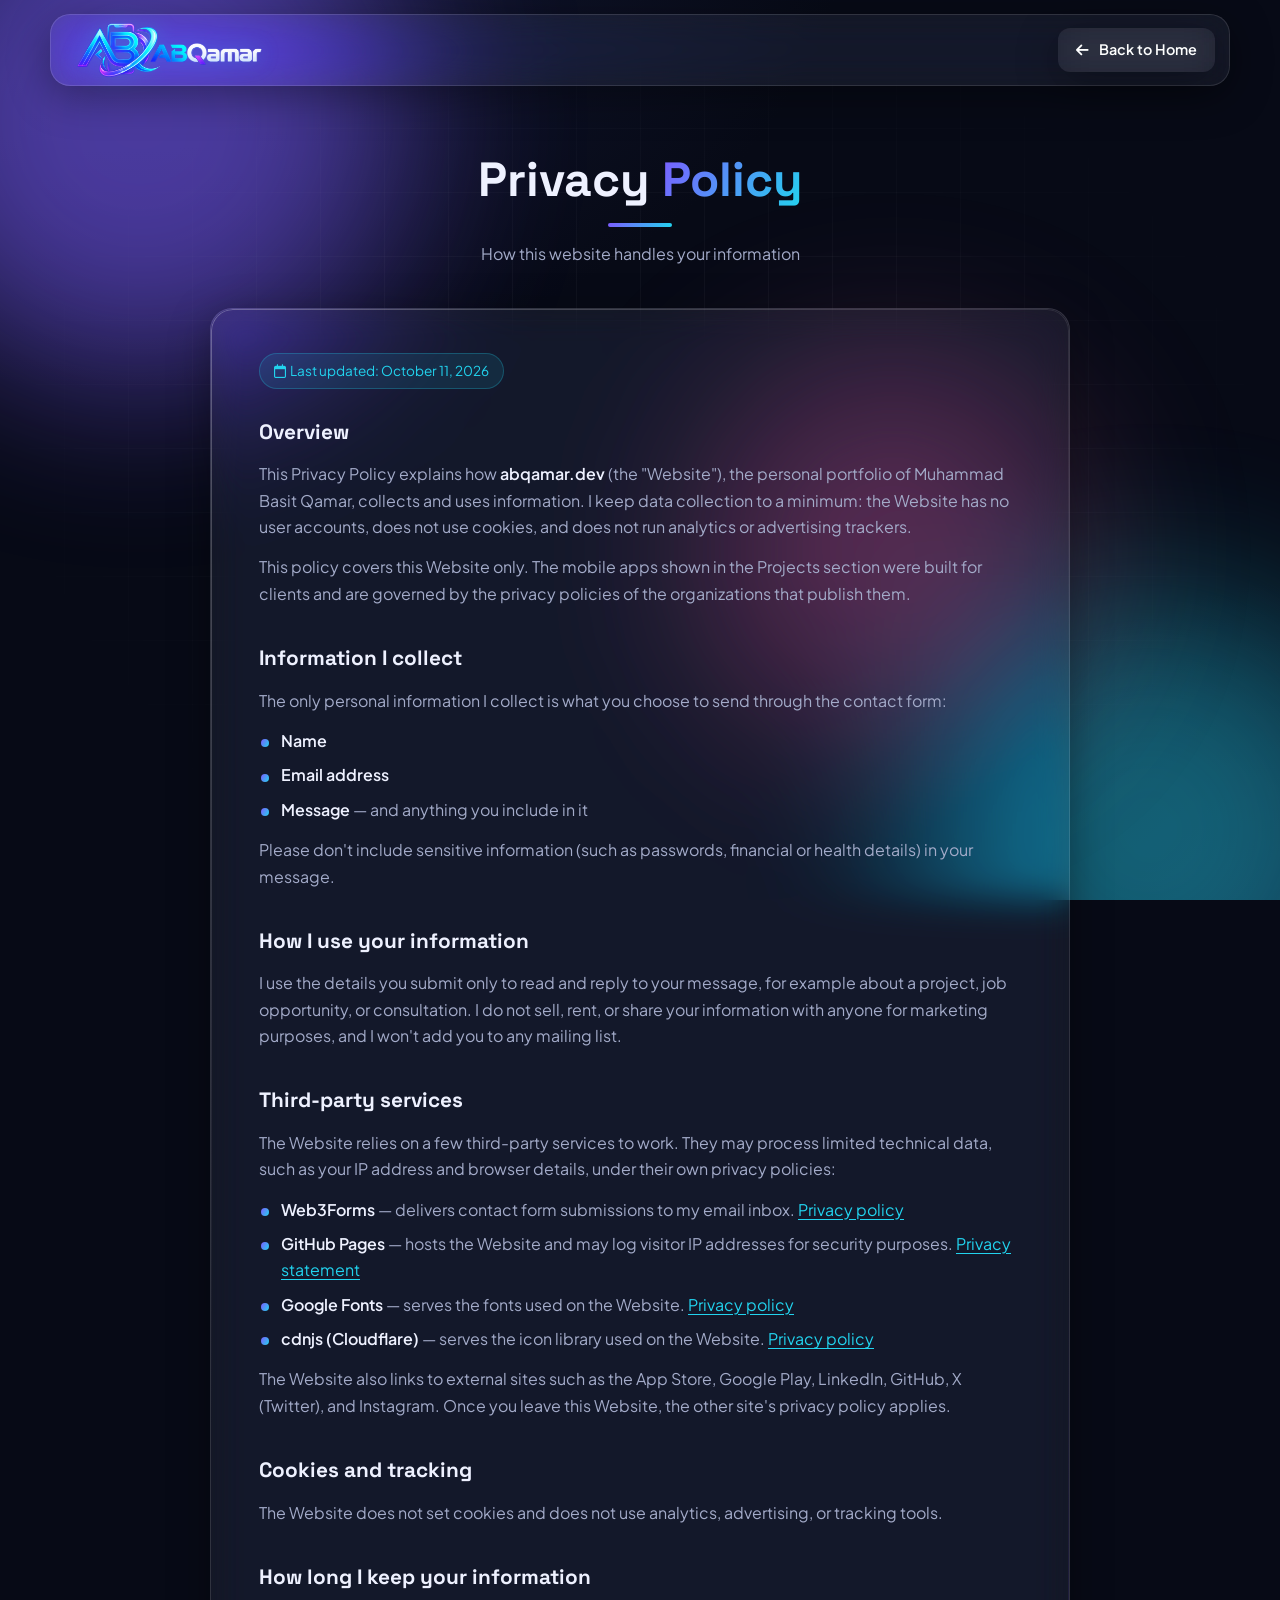
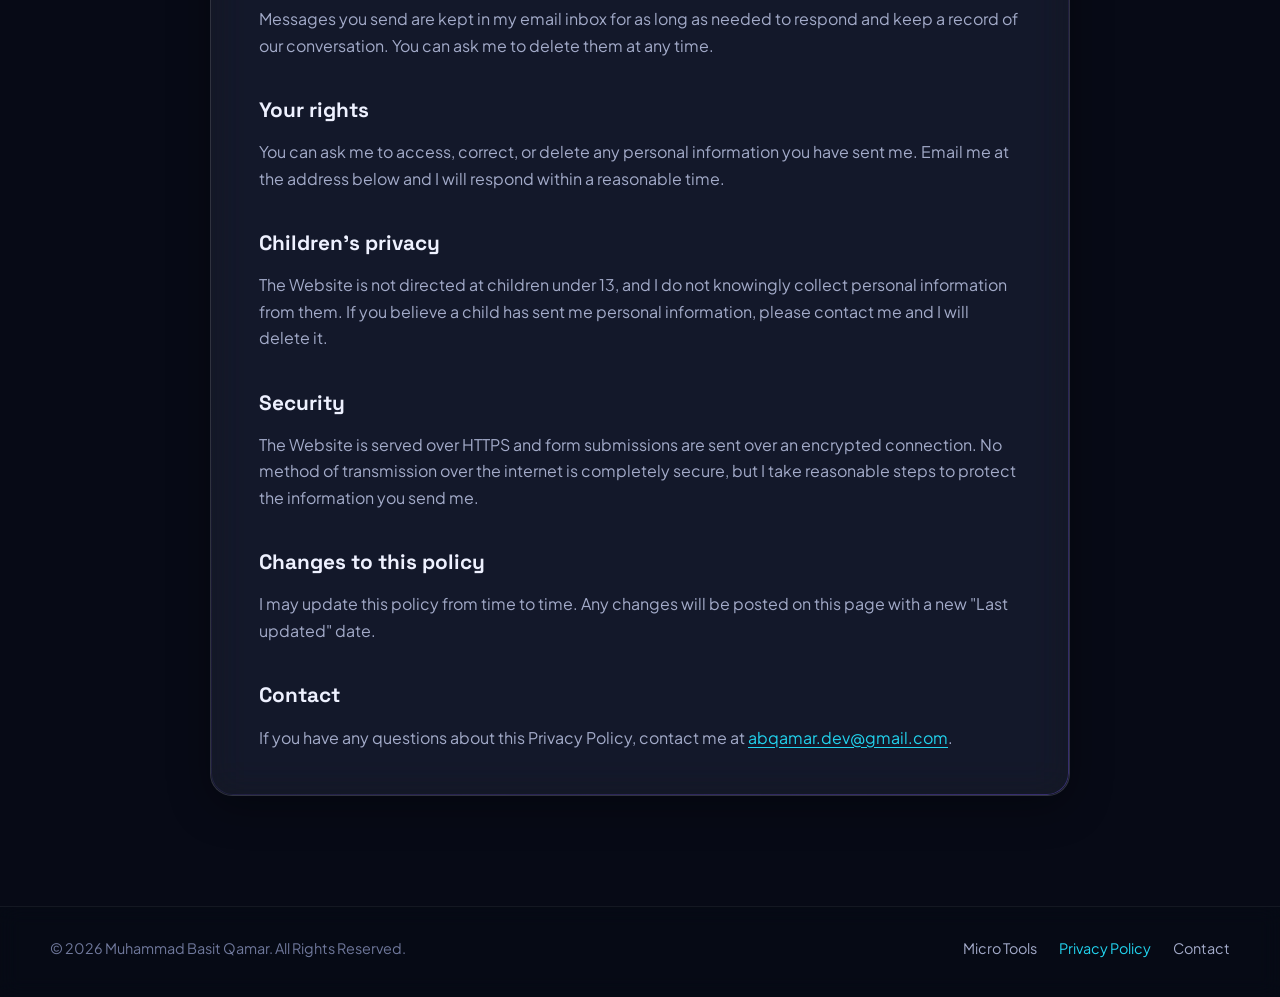
==== privacy.html @ 0b0a7045 "added google ads" ====
<!DOCTYPE html>
<html lang="en">
<head>
  <meta charset="UTF-8">
  <meta name="viewport" content="width=device-width, initial-scale=1.0">
  <title>Privacy Policy | Muhammad Basit Qamar</title>
  <meta name="description" content="Privacy Policy for abqamar.dev — what information this website collects and how it is used.">
  <meta name="author" content="Muhammad Basit Qamar">
  <meta name="theme-color" content="#070A16">
  <link rel="canonical" href="https://abqamar.dev/privacy.html">

  <meta property="og:type" content="website">
  <meta property="og:site_name" content="ABQamar">
  <meta property="og:url" content="https://abqamar.dev/privacy.html">
  <meta property="og:title" content="Privacy Policy | Muhammad Basit Qamar">
  <meta property="og:description" content="What information abqamar.dev collects and how it is used.">
  <meta property="og:image" content="https://abqamar.dev/assets/images/og-image.jpg">
  <meta property="og:image:width" content="1200">
  <meta property="og:image:height" content="630">
  <meta name="twitter:card" content="summary_large_image">
  <meta name="twitter:image" content="https://abqamar.dev/assets/images/og-image.jpg">

  <link rel="icon" type="image/png" href="favicon.png">
  <link rel="apple-touch-icon" href="icons/Icon-192.png">
  <link rel="manifest" href="manifest.json">

  <link rel="preconnect" href="https://fonts.googleapis.com">
  <link rel="preconnect" href="https://fonts.gstatic.com" crossorigin>
  <link href="https://fonts.googleapis.com/css2?family=Plus+Jakarta+Sans:wght@400;500;600;700&family=Space+Grotesk:wght@500;600;700&display=swap" rel="stylesheet">
  <link rel="stylesheet" href="https://cdnjs.cloudflare.com/ajax/libs/font-awesome/6.5.2/css/all.min.css">
  <link rel="stylesheet" href="css/style.css">
</head>
<body>
  <div class="bg" aria-hidden="true">
    <div class="blob blob-1"></div>
    <div class="blob blob-2"></div>
    <div class="blob blob-3"></div>
    <div class="grid"></div>
  </div>

  <header class="nav-wrap">
    <nav class="nav glass">
      <a href="index.html" class="logo" aria-label="ABQamar — home"><img src="assets/images/web_logo.png" alt="ABQamar" width="720" height="210"></a>
      <a href="index.html" class="btn btn-ghost btn-sm glass"><i class="fa-solid fa-arrow-left"></i> Back to Home</a>
    </nav>
  </header>

  <main class="section legal">
    <div class="container">
      <div class="section-head">
        <h2>Privacy <span class="gradient-text">Policy</span></h2>
        <p>How this website handles your information</p>
      </div>

      <article class="glass card legal-card">
        <span class="legal-updated"><i class="fa-regular fa-calendar"></i>&nbsp; Last updated: October 11, 2026</span>

        <h2>Overview</h2>
        <p>This Privacy Policy explains how <strong>abqamar.dev</strong> (the "Website"), the personal portfolio of Muhammad Basit Qamar, collects and uses information. I keep data collection to a minimum: the Website has no user accounts, does not use cookies, and does not run analytics or advertising trackers.</p>
        <p>This policy covers this Website only. The mobile apps shown in the Projects section were built for clients and are governed by the privacy policies of the organizations that publish them.</p>

        <h2>Information I collect</h2>
        <p>The only personal information I collect is what you choose to send through the contact form:</p>
        <ul>
          <li><strong>Name</strong></li>
          <li><strong>Email address</strong></li>
          <li><strong>Message</strong> — and anything you include in it</li>
        </ul>
        <p>Please don't include sensitive information (such as passwords, financial or health details) in your message.</p>

        <h2>How I use your information</h2>
        <p>I use the details you submit only to read and reply to your message, for example about a project, job opportunity, or consultation. I do not sell, rent, or share your information with anyone for marketing purposes, and I won't add you to any mailing list.</p>

        <h2>Third-party services</h2>
        <p>The Website relies on a few third-party services to work. They may process limited technical data, such as your IP address and browser details, under their own privacy policies:</p>
        <ul>
          <li><strong>Web3Forms</strong> — delivers contact form submissions to my email inbox. <a href="https://web3forms.com/privacy" target="_blank" rel="noopener">Privacy policy</a></li>
          <li><strong>GitHub Pages</strong> — hosts the Website and may log visitor IP addresses for security purposes. <a href="https://docs.github.com/en/site-policy/privacy-policies/github-general-privacy-statement" target="_blank" rel="noopener">Privacy statement</a></li>
          <li><strong>Google Fonts</strong> — serves the fonts used on the Website. <a href="https://policies.google.com/privacy" target="_blank" rel="noopener">Privacy policy</a></li>
          <li><strong>cdnjs (Cloudflare)</strong> — serves the icon library used on the Website. <a href="https://www.cloudflare.com/privacypolicy/" target="_blank" rel="noopener">Privacy policy</a></li>
        </ul>
        <p>The Website also links to external sites such as the App Store, Google Play, LinkedIn, GitHub, X (Twitter), and Instagram. Once you leave this Website, the other site's privacy policy applies.</p>

        <h2>Cookies and tracking</h2>
        <p>The Website does not set cookies and does not use analytics, advertising, or tracking tools.</p>

        <h2>How long I keep your information</h2>
        <p>Messages you send are kept in my email inbox for as long as needed to respond and keep a record of our conversation. You can ask me to delete them at any time.</p>

        <h2>Your rights</h2>
        <p>You can ask me to access, correct, or delete any personal information you have sent me. Email me at the address below and I will respond within a reasonable time.</p>

        <h2>Children's privacy</h2>
        <p>The Website is not directed at children under 13, and I do not knowingly collect personal information from them. If you believe a child has sent me personal information, please contact me and I will delete it.</p>

        <h2>Security</h2>
        <p>The Website is served over HTTPS and form submissions are sent over an encrypted connection. No method of transmission over the internet is completely secure, but I take reasonable steps to protect the information you send me.</p>

        <h2>Changes to this policy</h2>
        <p>I may update this policy from time to time. Any changes will be posted on this page with a new "Last updated" date.</p>

        <h2>Contact</h2>
        <p>If you have any questions about this Privacy Policy, contact me at <a href="mailto:abqamar.dev@gmail.com">abqamar.dev@gmail.com</a>.</p>
      </article>
    </div>
  </main>

  <footer class="footer">
    <div class="container footer-inner">
      <p>&copy; 2026 Muhammad Basit Qamar. All Rights Reserved.</p>
      <nav class="footer-links" aria-label="Legal">
        <a href="https://microtools.abqamar.dev/" target="_blank" rel="noopener">Micro Tools</a>
        <a href="privacy.html" aria-current="page">Privacy Policy</a>
        <a href="index.html#contact">Contact</a>
      </nav>
    </div>
  </footer>
</body>
</html>
---- css/style.css ----
/* ==========================================================
   Muhammad Basit Qamar — Portfolio
   Glassmorphism theme
   ========================================================== */

:root {
  --bg: #070a16;
  --bg-2: #0c1124;
  --text: #eef1ff;
  --muted: #a3abc9;
  --dim: #6f789b;

  --violet: #7c5cff;
  --cyan: #22d3ee;
  --green: #3ddc84;   /* Android */
  --pink: #f472b6;
  --blue: #3b82f6;

  --grad: linear-gradient(120deg, var(--violet) 0%, var(--cyan) 100%);
  --grad-warm: linear-gradient(120deg, var(--pink) 0%, var(--violet) 100%);

  --glass-bg: rgba(255, 255, 255, 0.06);
  --glass-bg-strong: rgba(255, 255, 255, 0.1);
  --glass-border: rgba(255, 255, 255, 0.12);
  --glass-shadow: 0 10px 40px rgba(0, 0, 0, 0.35);
  --blur: blur(18px) saturate(160%);

  --radius: 22px;
  --radius-sm: 14px;
  --nav-h: 72px;

  --font: "Plus Jakarta Sans", system-ui, -apple-system, Segoe UI, Roboto, sans-serif;
  --font-head: "Space Grotesk", var(--font);
}

*,
*::before,
*::after { box-sizing: border-box; margin: 0; padding: 0; }

html { scroll-behavior: smooth; scroll-padding-top: calc(var(--nav-h) + 16px); }

body {
  font-family: var(--font);
  background: var(--bg);
  color: var(--text);
  line-height: 1.65;
  overflow-x: hidden;
  -webkit-font-smoothing: antialiased;
}

img { max-width: 100%; display: block; }
a { color: inherit; text-decoration: none; }
ul { list-style: none; }

::selection { background: rgba(124, 92, 255, 0.45); }

::-webkit-scrollbar { width: 10px; }
::-webkit-scrollbar-track { background: var(--bg); }
::-webkit-scrollbar-thumb { background: linear-gradient(var(--violet), var(--cyan)); border-radius: 10px; }

.container { width: min(1180px, 100% - 32px); margin-inline: auto; }

.gradient-text {
  background: var(--grad);
  -webkit-background-clip: text;
  background-clip: text;
  color: transparent;
}

/* ---------- Glass ---------- */
.glass {
  background: var(--glass-bg);
  border: 1px solid var(--glass-border);
  backdrop-filter: var(--blur);
  -webkit-backdrop-filter: var(--blur);
  box-shadow: var(--glass-shadow);
}

.card {
  border-radius: var(--radius);
  padding: 32px;
  position: relative;
  overflow: hidden;
}

/* subtle top highlight on glass cards */
.card::before {
  content: "";
  position: absolute;
  inset: 0;
  border-radius: inherit;
  padding: 1px;
  background: linear-gradient(140deg, rgba(255, 255, 255, 0.28), transparent 40%, transparent 60%, rgba(124, 92, 255, 0.35));
  -webkit-mask: linear-gradient(#000 0 0) content-box, linear-gradient(#000 0 0);
  -webkit-mask-composite: xor;
  mask-composite: exclude;
  pointer-events: none;
}

.card h3 {
  font-family: var(--font-head);
  font-size: 1.4rem;
  margin-bottom: 14px;
  background: var(--grad);
  -webkit-background-clip: text;
  background-clip: text;
  color: transparent;
  display: inline-block;
}

.card p { color: var(--muted); margin-bottom: 14px; }
.card p:last-child { margin-bottom: 0; }

/* ---------- Background ---------- */
.bg {
  position: fixed;
  inset: 0;
  z-index: -1;
  overflow: hidden;
  background:
    radial-gradient(1200px 800px at 10% -10%, #151a3a 0%, transparent 60%),
    radial-gradient(1000px 700px at 110% 110%, #10213a 0%, transparent 60%),
    var(--bg);
}

.blob {
  position: absolute;
  border-radius: 50%;
  filter: blur(90px);
  opacity: 0.55;
  will-change: transform;
}
.blob-1 { width: 520px; height: 520px; background: var(--violet); top: -140px; left: -120px; animation: float1 22s ease-in-out infinite; }
.blob-2 { width: 460px; height: 460px; background: var(--cyan); bottom: -160px; right: -100px; opacity: 0.4; animation: float2 26s ease-in-out infinite; }
.blob-3 { width: 380px; height: 380px; background: var(--pink); top: 40%; left: 55%; opacity: 0.25; animation: float3 30s ease-in-out infinite; }
.blob-4 { width: 300px; height: 300px; background: var(--green); top: 60%; left: 5%; opacity: 0.16; animation: float2 34s ease-in-out infinite reverse; }

@keyframes float1 {
  0%, 100% { transform: translate(0, 0) scale(1); }
  33% { transform: translate(18vw, 12vh) scale(1.15); }
  66% { transform: translate(6vw, 30vh) scale(0.9); }
}
@keyframes float2 {
  0%, 100% { transform: translate(0, 0) scale(1); }
  50% { transform: translate(-20vw, -25vh) scale(1.2); }
}
@keyframes float3 {
  0%, 100% { transform: translate(0, 0) scale(1); }
  33% { transform: translate(-25vw, -20vh) scale(1.2); }
  66% { transform: translate(-10vw, 15vh) scale(0.85); }
}

.grid {
  position: absolute;
  inset: 0;
  background-image:
    linear-gradient(rgba(255, 255, 255, 0.035) 1px, transparent 1px),
    linear-gradient(90deg, rgba(255, 255, 255, 0.035) 1px, transparent 1px);
  background-size: 64px 64px;
  mask-image: radial-gradient(ellipse at center, #000 30%, transparent 75%);
  -webkit-mask-image: radial-gradient(ellipse at center, #000 30%, transparent 75%);
}

#particles { position: absolute; inset: 0; width: 100%; height: 100%; }

.spotlight {
  position: absolute;
  inset: 0;
  background: radial-gradient(500px circle at var(--mx, 50%) var(--my, 30%), rgba(124, 92, 255, 0.12), transparent 60%);
  transition: background 0.1s;
}

/* ---------- Buttons ---------- */
.btn {
  display: inline-flex;
  align-items: center;
  justify-content: center;
  gap: 10px;
  padding: 14px 26px;
  border-radius: 14px;
  font-weight: 600;
  font-size: 0.98rem;
  font-family: inherit;
  border: 0;
  cursor: pointer;
  transition: transform 0.25s ease, box-shadow 0.25s ease, background 0.25s ease;
  position: relative;
  overflow: hidden;
  color: #fff;
}
.btn-primary {
  background: var(--grad);
  box-shadow: 0 8px 30px rgba(124, 92, 255, 0.45);
}
.btn-primary::after {
  content: "";
  position: absolute;
  top: 0; left: -120%;
  width: 60%; height: 100%;
  background: linear-gradient(100deg, transparent, rgba(255, 255, 255, 0.4), transparent);
  transform: skewX(-20deg);
  transition: left 0.6s ease;
}
.btn-primary:hover::after { left: 140%; }
.btn-primary:hover { transform: translateY(-3px); box-shadow: 0 14px 40px rgba(34, 211, 238, 0.4); }
.btn-ghost:hover { transform: translateY(-3px); background: var(--glass-bg-strong); }
.btn-sm { padding: 10px 18px; font-size: 0.9rem; border-radius: 12px; }
.btn-block { width: 100%; }

/* ---------- Navigation ---------- */
.nav-wrap {
  position: fixed;
  top: 14px;
  left: 0; right: 0;
  z-index: 50;
  padding-inline: 16px;
}
.nav {
  max-width: 1180px;
  margin-inline: auto;
  height: var(--nav-h);
  border-radius: 20px;
  display: flex;
  align-items: center;
  justify-content: space-between;
  padding: 0 14px 0 26px;
  transition: background 0.3s, box-shadow 0.3s;
}
.nav-wrap.scrolled .nav { background: rgba(12, 17, 36, 0.65); }

.logo {
  display: flex;
  align-items: center;
  flex: none;
}
.logo img {
  height: 54px;
  width: auto;
  filter: drop-shadow(0 0 10px rgba(34, 211, 238, 0.25));
  transition: transform 0.3s ease, filter 0.3s ease;
}
.logo:hover img {
  transform: scale(1.04);
  filter: drop-shadow(0 0 16px rgba(124, 92, 255, 0.55));
}

.nav-links { display: flex; gap: 6px; }
.nav-links a {
  display: block;
  padding: 9px 16px;
  border-radius: 12px;
  color: var(--muted);
  font-weight: 500;
  font-size: 0.95rem;
  transition: color 0.25s, background 0.25s;
}
.nav-links a:hover { color: var(--text); }
.nav-links a.active { color: var(--text); background: var(--glass-bg-strong); box-shadow: inset 0 0 0 1px var(--glass-border); }

.menu-toggle {
  display: none;
  width: 44px; height: 44px;
  border-radius: 12px;
  background: var(--glass-bg-strong);
  border: 1px solid var(--glass-border);
  cursor: pointer;
  flex-direction: column;
  justify-content: center;
  align-items: center;
  gap: 5px;
}
.menu-toggle span {
  width: 20px; height: 2px;
  background: var(--text);
  border-radius: 2px;
  transition: transform 0.3s, opacity 0.3s;
}
.menu-toggle[aria-expanded="true"] span:nth-child(1) { transform: translateY(7px) rotate(45deg); }
.menu-toggle[aria-expanded="true"] span:nth-child(2) { opacity: 0; }
.menu-toggle[aria-expanded="true"] span:nth-child(3) { transform: translateY(-7px) rotate(-45deg); }

/* ---------- Sections ---------- */
.section { padding: 110px 0; position: relative; }

.section-head { text-align: center; margin-bottom: 60px; }
.section-head h2 {
  font-family: var(--font-head);
  font-size: clamp(2rem, 4.5vw, 3rem);
  line-height: 1.15;
}
.section-head h2::after {
  content: "";
  display: block;
  width: 64px; height: 4px;
  border-radius: 4px;
  background: var(--grad);
  margin: 16px auto 14px;
}
.section-head p { color: var(--muted); }

/* ---------- Hero ---------- */
.hero {
  min-height: 100vh;
  min-height: 100svh;
  display: flex;
  align-items: center;
  padding-top: calc(var(--nav-h) + 60px);
  overflow-x: clip;
}
.hero-inner {
  display: grid;
  grid-template-columns: 1.15fr 0.85fr;
  gap: 40px;
  align-items: center;
}

.badge {
  display: inline-flex;
  align-items: center;
  gap: 10px;
  padding: 8px 16px;
  border-radius: 999px;
  font-size: 0.85rem;
  color: var(--muted);
  margin-bottom: 26px;
}
.pulse {
  width: 9px; height: 9px;
  border-radius: 50%;
  background: var(--green);
  box-shadow: 0 0 0 0 rgba(61, 220, 132, 0.7);
  animation: pulse 2s infinite;
}
@keyframes pulse {
  70% { box-shadow: 0 0 0 10px rgba(61, 220, 132, 0); }
  100% { box-shadow: 0 0 0 0 rgba(61, 220, 132, 0); }
}

.hello { color: var(--muted); font-size: clamp(1.1rem, 2vw, 1.5rem); }
.hero-name {
  font-family: var(--font-head);
  font-size: clamp(2.6rem, 6.4vw, 5rem);
  line-height: 1.05;
  font-weight: 700;
  margin: 6px 0 18px;
  letter-spacing: -1px;
}
.hero-role {
  font-family: var(--font-head);
  font-size: clamp(1.15rem, 2.4vw, 1.75rem);
  font-weight: 600;
  min-height: 1.6em;
  color: var(--cyan);
  letter-spacing: 0.5px;
}
.caret { color: var(--violet); animation: blink 1s steps(1) infinite; margin-left: 2px; }
@keyframes blink { 50% { opacity: 0; } }

.hero-desc { color: var(--muted); max-width: 540px; margin: 18px 0 32px; font-size: 1.05rem; }

.hero-actions { display: flex; flex-wrap: wrap; gap: 14px; margin-bottom: 34px; }

.socials { display: flex; flex-wrap: wrap; gap: 12px; }
.socials a {
  width: 46px; height: 46px;
  border-radius: 14px;
  display: grid;
  place-items: center;
  color: var(--muted);
  font-size: 1.1rem;
  box-shadow: none;
  transition: transform 0.25s, color 0.25s, background 0.25s, border-color 0.25s;
}
.socials a:hover {
  transform: translateY(-4px);
  color: #fff;
  background: rgba(124, 92, 255, 0.35);
  border-color: rgba(124, 92, 255, 0.6);
}

/* Phone mockup */
.hero-visual {
  position: relative;
  display: grid;
  place-items: center;
  min-height: 560px;
}
.ring {
  position: absolute;
  border-radius: 50%;
  border: 1px dashed rgba(255, 255, 255, 0.14);
}
.ring-1 { width: 440px; height: 440px; animation: spin 40s linear infinite; }
.ring-2 { width: 540px; height: 540px; border-style: solid; border-color: rgba(124, 92, 255, 0.15); animation: spin 60s linear infinite reverse; }
.ring-1::after {
  content: "";
  position: absolute;
  top: -6px; left: 50%;
  width: 12px; height: 12px;
  border-radius: 50%;
  background: var(--cyan);
  box-shadow: 0 0 20px var(--cyan);
}
@keyframes spin { to { transform: rotate(360deg); } }

.phone {
  position: relative;
  width: 270px;
  height: 550px;
  border-radius: 46px;
  padding: 12px;
  background: linear-gradient(160deg, rgba(255, 255, 255, 0.18), rgba(255, 255, 255, 0.04));
  border: 1px solid rgba(255, 255, 255, 0.22);
  backdrop-filter: var(--blur);
  -webkit-backdrop-filter: var(--blur);
  box-shadow: 0 30px 80px rgba(0, 0, 0, 0.55), 0 0 60px rgba(124, 92, 255, 0.35), inset 0 0 0 1px rgba(255, 255, 255, 0.05);
  animation: hover 6s ease-in-out infinite;
  transform-style: preserve-3d;
}
@keyframes hover {
  0%, 100% { translate: 0 0; }
  50% { translate: 0 -16px; }
}
.phone-notch {
  position: absolute;
  top: 22px; left: 50%;
  transform: translateX(-50%);
  width: 90px; height: 24px;
  border-radius: 20px;
  background: #05070f;
  z-index: 2;
}
.phone-screen {
  position: relative;
  width: 100%; height: 100%;
  border-radius: 36px;
  overflow: hidden;
  background: #0b0b0b;
}
.phone-screen img { width: 100%; height: 100%; object-fit: cover; }
.phone-overlay {
  position: absolute;
  left: 12px; right: 12px; bottom: 14px;
  padding: 14px 16px;
  border-radius: 20px;
  background: rgba(10, 12, 28, 0.45);
  border: 1px solid rgba(255, 255, 255, 0.15);
  backdrop-filter: blur(14px);
  -webkit-backdrop-filter: blur(14px);
  display: flex;
  flex-direction: column;
}
.phone-title { font-family: var(--font-head); font-weight: 700; }
.phone-sub { font-size: 0.8rem; color: var(--muted); }
.phone-sub i { color: var(--cyan); margin-right: 4px; }

.chip {
  position: absolute;
  padding: 10px 16px;
  border-radius: 14px;
  font-weight: 600;
  font-size: 0.9rem;
  display: flex;
  align-items: center;
  gap: 8px;
  white-space: nowrap;
}
.chip i { font-size: 1.05rem; }
.chip-1 { top: 14%; left: 0; animation: bob 5s ease-in-out infinite; }
.chip-1 i { color: var(--green); }
.chip-2 { top: 30%; right: -10px; animation: bob 6s ease-in-out infinite 0.6s; }
.chip-2 i { color: var(--cyan); }
.chip-3 { bottom: 24%; left: 2%; animation: bob 5.5s ease-in-out infinite 1.2s; }
.chip-4 { bottom: 10%; right: 4%; animation: bob 6.5s ease-in-out infinite 0.3s; }
.chip-4 i { color: var(--violet); }
@keyframes bob {
  0%, 100% { transform: translateY(0); }
  50% { transform: translateY(-14px); }
}

.scroll-hint {
  position: absolute;
  bottom: 28px; left: 50%;
  transform: translateX(-50%);
  width: 26px; height: 42px;
  border-radius: 20px;
  border: 2px solid rgba(255, 255, 255, 0.3);
}
.scroll-hint span {
  position: absolute;
  top: 8px; left: 50%;
  width: 4px; height: 8px;
  margin-left: -2px;
  border-radius: 4px;
  background: var(--cyan);
  animation: scroll 1.8s ease-in-out infinite;
}
@keyframes scroll {
  0% { opacity: 0; transform: translateY(0); }
  40% { opacity: 1; }
  100% { opacity: 0; transform: translateY(14px); }
}

/* ---------- About ---------- */
.about-grid {
  display: grid;
  grid-template-columns: 0.85fr 1.15fr;
  gap: 40px;
  align-items: start;
}
.photo-frame {
  border-radius: 28px;
  padding: 12px;
  position: relative;
}
.photo-frame::after {
  content: "";
  position: absolute;
  inset: -2px;
  border-radius: 30px;
  background: conic-gradient(from var(--angle, 0deg), var(--violet), var(--cyan), var(--pink), var(--violet));
  z-index: -1;
  filter: blur(18px);
  opacity: 0.55;
  animation: rotate 8s linear infinite;
}
@property --angle { syntax: "<angle>"; initial-value: 0deg; inherits: false; }
@keyframes rotate { to { --angle: 360deg; } }

.photo-frame img {
  border-radius: 20px;
  aspect-ratio: 1 / 1.05;
  object-fit: cover;
  width: 100%;
}

.stats {
  display: grid;
  grid-template-columns: repeat(3, 1fr);
  gap: 14px;
  margin-top: 22px;
}
.stat {
  border-radius: var(--radius-sm);
  padding: 18px 10px;
  text-align: center;
  box-shadow: none;
}
.stat strong {
  font-family: var(--font-head);
  font-size: 2rem;
  background: var(--grad);
  -webkit-background-clip: text;
  background-clip: text;
  color: transparent;
}
.stat span { font-weight: 600; margin-left: 2px; }
.stat small { display: block; color: var(--dim); font-size: 0.78rem; }

.about-content { display: grid; gap: 24px; }

.skills { display: grid; grid-template-columns: 1fr 1fr; gap: 20px 28px; }
.skill-top {
  display: flex;
  justify-content: space-between;
  align-items: center;
  margin-bottom: 8px;
  font-weight: 600;
}
.skill-top i { width: 20px; color: var(--cyan); margin-right: 8px; }
.skill-top span:last-child { color: var(--cyan); font-size: 0.9rem; }
.bar {
  height: 8px;
  border-radius: 8px;
  background: rgba(255, 255, 255, 0.08);
  overflow: hidden;
}
.bar-fill {
  height: 100%;
  width: 0;
  border-radius: 8px;
  background: var(--grad);
  box-shadow: 0 0 14px rgba(34, 211, 238, 0.6);
  transition: width 1.6s cubic-bezier(0.22, 1, 0.36, 1);
}

/* ---------- Experience timeline ---------- */
.timeline {
  position: relative;
  max-width: 980px;
  margin-inline: auto;
}
.timeline::before {
  content: "";
  position: absolute;
  top: 0; bottom: 0;
  left: 50%;
  width: 2px;
  transform: translateX(-50%);
  background: linear-gradient(var(--violet), var(--cyan), transparent);
}
.tl-item {
  position: relative;
  width: 50%;
  padding: 0 44px 44px 0;
}
.tl-item:nth-child(even) { margin-left: 50%; padding: 0 0 44px 44px; }
.tl-dot {
  position: absolute;
  top: 30px;
  right: -9px;
  width: 18px; height: 18px;
  border-radius: 50%;
  background: var(--bg);
  border: 3px solid var(--cyan);
  box-shadow: 0 0 18px var(--cyan);
  z-index: 1;
}
.tl-item:nth-child(even) .tl-dot { right: auto; left: -9px; border-color: var(--violet); box-shadow: 0 0 18px var(--violet); }

.tl-card { padding: 26px 28px; transition: transform 0.3s, background 0.3s; }
.tl-card:hover { transform: translateY(-6px); background: var(--glass-bg-strong); }
.tl-date {
  display: inline-flex;
  align-items: center;
  gap: 8px;
  padding: 6px 12px;
  border-radius: 999px;
  font-size: 0.8rem;
  font-weight: 600;
  color: var(--cyan);
  background: rgba(34, 211, 238, 0.1);
  border: 1px solid rgba(34, 211, 238, 0.25);
  margin-bottom: 14px;
}
.tl-role {
  font-family: var(--font-head);
  font-size: 1.3rem;
  margin-bottom: 4px;
}
.tl-company { font-weight: 600; color: var(--text); }
.tl-company em { font-style: italic; font-weight: 500; color: var(--violet); filter: brightness(1.35); }
.tl-loc { color: var(--dim); font-size: 0.86rem; margin: 2px 0 12px; }
.tl-loc i { margin-right: 6px; }
.tl-desc { color: var(--muted); font-size: 0.95rem; }

/* ---------- Projects ---------- */
.projects {
  display: grid;
  grid-template-columns: repeat(3, 1fr);
  gap: 28px;
}
.project {
  border-radius: var(--radius);
  overflow: hidden;
  display: flex;
  flex-direction: column;
  transition: transform 0.35s ease, box-shadow 0.35s ease, border-color 0.35s;
  transform-style: preserve-3d;
  will-change: transform;
}
.project:hover {
  box-shadow: 0 24px 60px rgba(0, 0, 0, 0.5), 0 0 40px rgba(124, 92, 255, 0.3);
  border-color: rgba(124, 92, 255, 0.45);
}
.project-media {
  position: relative;
  height: 200px;
  margin: 12px 12px 0;
  border-radius: 16px;
  overflow: hidden;
  background:
    radial-gradient(circle at 30% 20%, rgba(124, 92, 255, 0.12), transparent 60%),
    radial-gradient(circle at 80% 90%, rgba(34, 211, 238, 0.14), transparent 60%),
    rgba(255, 255, 255, 0.94);
  box-shadow: inset 0 0 0 1px rgba(255, 255, 255, 0.6);
}
.project-media img {
  position: absolute;
  inset: 40px 28px 22px;
  width: calc(100% - 56px);
  height: calc(100% - 62px);
  object-fit: contain;
  transition: transform 0.6s ease;
}
.project:hover .project-media img { transform: scale(1.06); }
.project-tag {
  position: absolute;
  top: 10px; left: 10px;
  z-index: 1;
  padding: 5px 12px;
  border-radius: 999px;
  font-size: 0.75rem;
  font-weight: 600;
  color: #fff;
  background: linear-gradient(120deg, rgba(124, 92, 255, 0.9), rgba(34, 211, 238, 0.9));
  border: 1px solid rgba(255, 255, 255, 0.18);
  backdrop-filter: blur(10px);
  -webkit-backdrop-filter: blur(10px);
}
.project-body {
  padding: 22px 24px 24px;
  display: flex;
  flex-direction: column;
  flex: 1;
}
.project-body h3 {
  font-family: var(--font-head);
  font-size: 1.2rem;
  margin-bottom: 10px;
}
.project-body p {
  color: var(--muted);
  font-size: 0.92rem;
  display: -webkit-box;
  -webkit-line-clamp: 4;
  -webkit-box-orient: vertical;
  overflow: hidden;
  margin-bottom: 20px;
}
.project-links { display: flex; gap: 10px; margin-top: auto; }
.project-links a {
  width: 44px; height: 44px;
  border-radius: 12px;
  display: grid;
  place-items: center;
  font-size: 1.1rem;
  background: var(--glass-bg-strong);
  border: 1px solid var(--glass-border);
  transition: transform 0.25s, background 0.25s, color 0.25s;
}
.project-links a:hover { transform: translateY(-3px); background: var(--grad); color: #fff; border-color: transparent; }

/* ---------- Contact ---------- */
.contact-grid {
  display: grid;
  grid-template-columns: 0.9fr 1.1fr;
  gap: 28px;
  max-width: 1000px;
  margin-inline: auto;
}
.contact-info p { margin-bottom: 26px; }
.info-row {
  display: flex;
  align-items: center;
  gap: 14px;
  margin-bottom: 18px;
  word-break: break-word;
}
.info-row small { display: block; color: var(--dim); font-size: 0.78rem; }
.info-icon {
  flex: none;
  width: 46px; height: 46px;
  border-radius: 14px;
  display: grid;
  place-items: center;
  background: var(--grad);
  box-shadow: 0 8px 24px rgba(124, 92, 255, 0.4);
}
.contact-info .socials { margin-top: 28px; }

.contact-form { display: grid; gap: 20px; }
.field { position: relative; }
.field input,
.field textarea {
  width: 100%;
  padding: 20px 18px 10px;
  border-radius: var(--radius-sm);
  background: rgba(255, 255, 255, 0.05);
  border: 1px solid var(--glass-border);
  color: var(--text);
  font-family: inherit;
  font-size: 1rem;
  outline: none;
  resize: vertical;
  transition: border-color 0.25s, background 0.25s, box-shadow 0.25s;
}
.field textarea { min-height: 150px; }
.field label {
  position: absolute;
  left: 18px; top: 16px;
  color: var(--dim);
  pointer-events: none;
  transition: all 0.2s ease;
}
.field input:focus,
.field textarea:focus {
  border-color: var(--violet);
  background: rgba(255, 255, 255, 0.08);
  box-shadow: 0 0 0 4px rgba(124, 92, 255, 0.18);
}
.field input:focus + label,
.field input:not(:placeholder-shown) + label,
.field textarea:focus + label,
.field textarea:not(:placeholder-shown) + label {
  top: 5px;
  font-size: 0.74rem;
  color: var(--cyan);
}

.spinner {
  display: none;
  width: 20px; height: 20px;
  border-radius: 50%;
  border: 2.5px solid rgba(255, 255, 255, 0.35);
  border-top-color: #fff;
  animation: spin 0.8s linear infinite;
}
.btn.loading .btn-label { display: none; }
.btn.loading .spinner { display: block; }
.btn:disabled { cursor: progress; opacity: 0.85; }

/* ---------- Toast ---------- */
.toast {
  position: fixed;
  left: 50%;
  bottom: 28px;
  transform: translate(-50%, calc(100% + 40px));
  visibility: hidden;
  max-width: calc(100% - 32px);
  padding: 14px 22px;
  border-radius: 14px;
  font-weight: 500;
  color: #fff;
  background: rgba(20, 24, 48, 0.75);
  border: 1px solid var(--glass-border);
  backdrop-filter: var(--blur);
  -webkit-backdrop-filter: var(--blur);
  box-shadow: var(--glass-shadow);
  z-index: 100;
  transition: transform 0.45s cubic-bezier(0.22, 1, 0.36, 1), visibility 0.45s;
}
.toast.show { transform: translate(-50%, 0); visibility: visible; }
.toast.success { border-color: rgba(61, 220, 132, 0.55); }
.toast.error { border-color: rgba(244, 63, 94, 0.6); background: rgba(80, 16, 32, 0.7); }

/* ---------- Footer ---------- */
.footer {
  padding: 30px 0 36px;
  text-align: center;
  color: var(--dim);
  font-size: 0.9rem;
  border-top: 1px solid rgba(255, 255, 255, 0.06);
  background: rgba(7, 10, 22, 0.4);
  backdrop-filter: blur(10px);
  -webkit-backdrop-filter: blur(10px);
}
.footer-inner {
  display: flex;
  flex-wrap: wrap;
  align-items: center;
  justify-content: space-between;
  gap: 12px 24px;
}
.footer-links { display: flex; gap: 22px; }
.footer-links a {
  color: var(--muted);
  transition: color 0.25s;
}
.footer-links a:hover,
.footer-links a[aria-current="page"] { color: var(--cyan); }

/* ---------- Privacy page ---------- */
.legal { padding-top: calc(var(--nav-h) + 80px); }
.legal .section-head { margin-bottom: 40px; }
.legal-card { max-width: 860px; margin-inline: auto; padding: 44px 48px; }
.legal-card h2 {
  font-family: var(--font-head);
  font-size: 1.3rem;
  margin: 34px 0 12px;
  color: var(--text);
}
.legal-card h2:first-of-type { margin-top: 0; }
.legal-card p,
.legal-card li { color: var(--muted); }
.legal-card ul { list-style: none; margin: 0 0 14px; display: grid; gap: 8px; }
.legal-card li { position: relative; padding-left: 22px; }
.legal-card li::before {
  content: "";
  position: absolute;
  left: 2px; top: 0.7em;
  width: 8px; height: 8px;
  border-radius: 50%;
  background: var(--grad);
}
.legal-card strong { color: var(--text); font-weight: 600; }
.legal-card a:not(.btn) { color: var(--cyan); text-decoration: underline; text-underline-offset: 3px; }
.legal-updated {
  display: inline-block;
  padding: 6px 14px;
  border-radius: 999px;
  font-size: 0.85rem;
  color: var(--cyan);
  background: rgba(34, 211, 238, 0.1);
  border: 1px solid rgba(34, 211, 238, 0.25);
  margin-bottom: 26px;
}

/* ---------- Reveal on scroll ---------- */
.reveal {
  opacity: 0;
  transform: translateY(36px);
  transition: opacity 0.9s ease, transform 0.9s cubic-bezier(0.22, 1, 0.36, 1);
  transition-delay: var(--d, 0s);
}
.reveal.visible { opacity: 1; transform: none; }

/* ---------- Responsive ---------- */
@media (max-width: 1024px) {
  .projects { grid-template-columns: repeat(2, 1fr); }
  .nav-cta { display: none; }
}

@media (max-width: 860px) {
  :root { --nav-h: 64px; }
  .section { padding: 84px 0; }

  .menu-toggle { display: flex; }
  .nav { padding: 0 10px 0 16px; }
  .logo img { height: 44px; }
  .nav-links {
    position: absolute;
    top: calc(100% + 10px);
    left: 0; right: 0;
    flex-direction: column;
    padding: 12px;
    border-radius: 20px;
    background: rgba(12, 17, 36, 0.92);
    border: 1px solid var(--glass-border);
    backdrop-filter: var(--blur);
    -webkit-backdrop-filter: var(--blur);
    opacity: 0;
    visibility: hidden;
    transform: translateY(-10px);
    transition: opacity 0.3s, transform 0.3s, visibility 0.3s;
  }
  .nav-links.open { opacity: 1; visibility: visible; transform: none; }
  .nav-links a { padding: 14px 16px; }

  .hero { padding-top: calc(var(--nav-h) + 50px); }
  .legal { padding-top: calc(var(--nav-h) + 64px); }
  .hero-inner { grid-template-columns: 1fr; text-align: center; gap: 20px; }
  .hero-desc { margin-inline: auto; }
  .hero-actions, .hero .socials { justify-content: center; }
  .hero-visual { min-height: 500px; }
  .scroll-hint { display: none; }

  .about-grid,
  .contact-grid { grid-template-columns: 1fr; }
  .about-photo { max-width: 440px; margin-inline: auto; width: 100%; }

  .timeline::before { left: 9px; }
  .tl-item,
  .tl-item:nth-child(even) { width: 100%; margin-left: 0; padding: 0 0 32px 40px; }
  .tl-dot,
  .tl-item:nth-child(even) .tl-dot { left: 0; right: auto; }
}

@media (max-width: 600px) {
  .card { padding: 24px 20px; }
  .legal-card { padding: 28px 22px; }
  .footer-inner { justify-content: center; text-align: center; }
  .projects { grid-template-columns: 1fr; }
  .skills { grid-template-columns: 1fr; }
  .stats { gap: 10px; }
  .stat strong { font-size: 1.6rem; }
  .ring-1 { width: 320px; height: 320px; }
  .ring-2 { width: 380px; height: 380px; }
  .phone { width: 220px; height: 450px; border-radius: 38px; }
  .phone-screen { border-radius: 30px; }
  .hero-visual { min-height: 480px; }
  .chip { font-size: 0.8rem; padding: 8px 12px; }
  .chip-1 { left: 0; }
  .chip-2 { right: 0; }
  .blob { filter: blur(70px); }
}

@media (prefers-reduced-motion: reduce) {
  *, *::before, *::after {
    animation-duration: 0.001ms !important;
    animation-iteration-count: 1 !important;
    transition-duration: 0.001ms !important;
  }
  html { scroll-behavior: auto; }
  .reveal { opacity: 1; transform: none; }
}
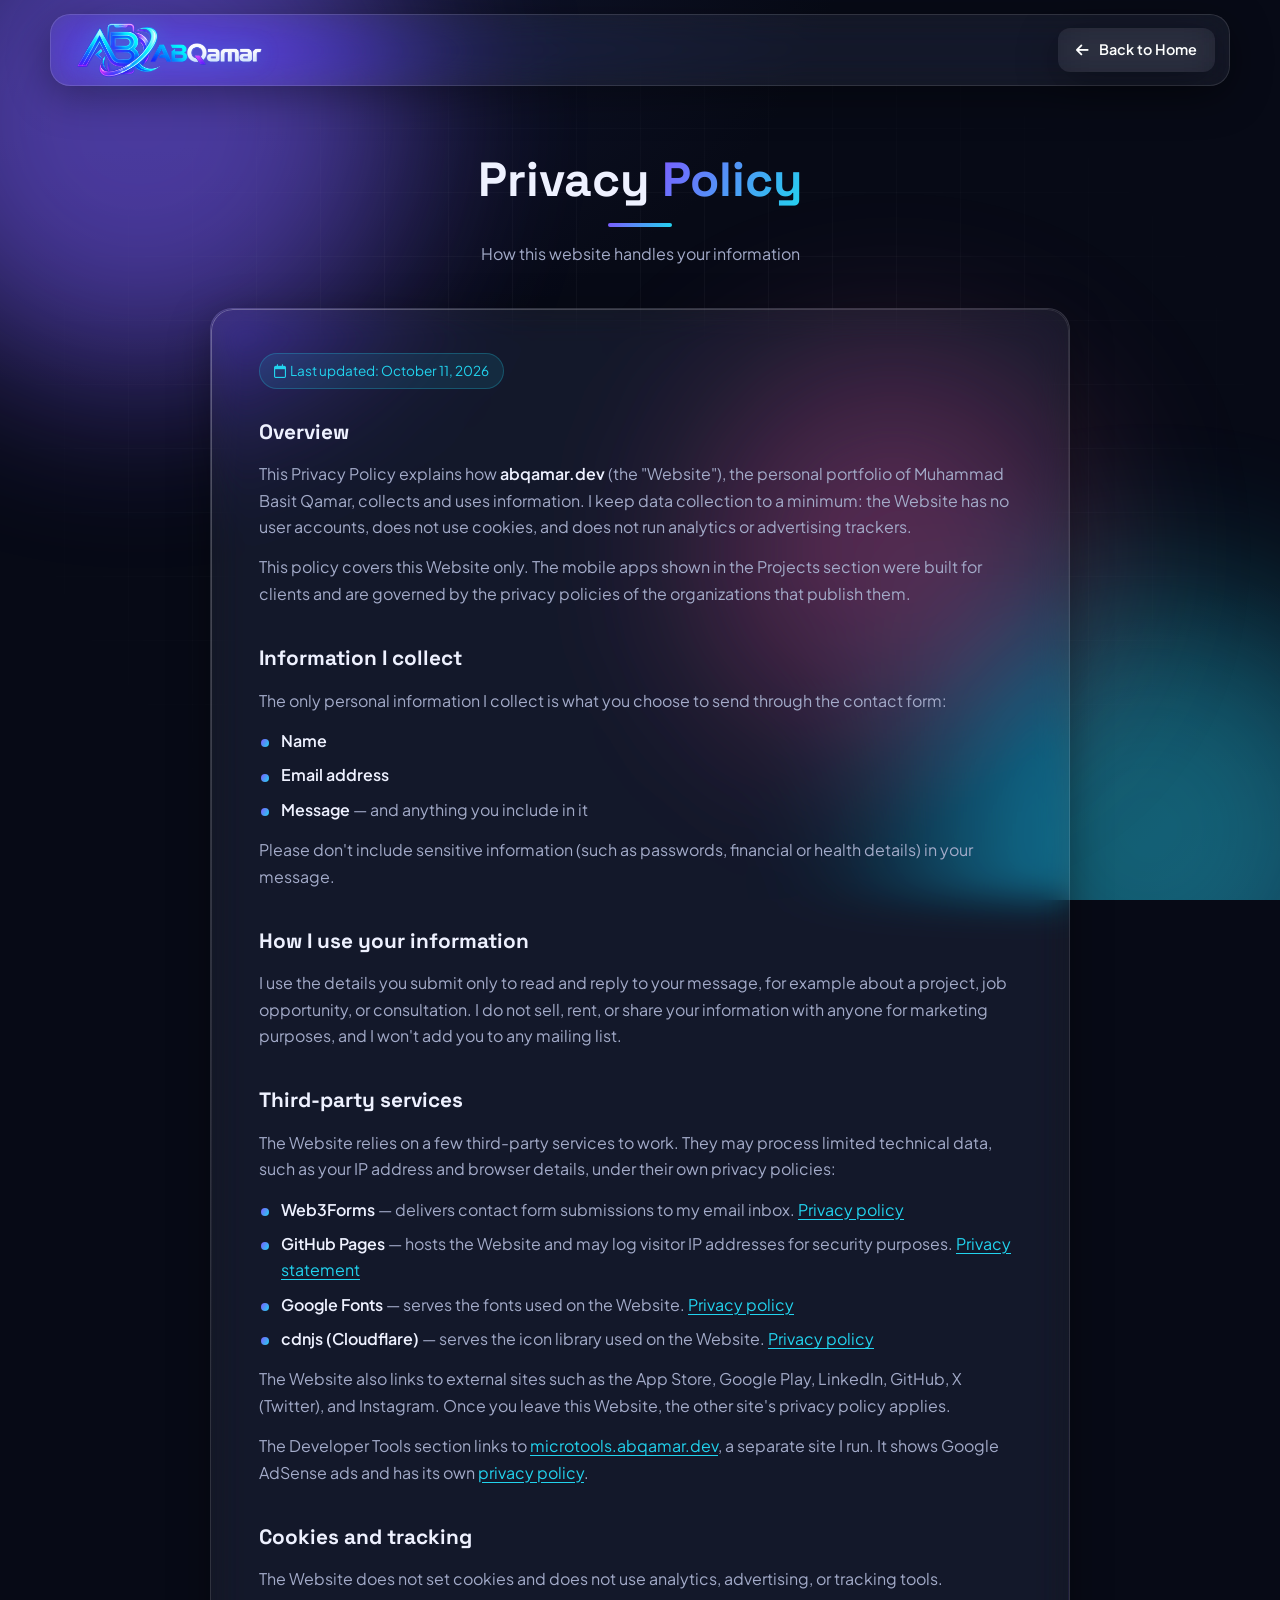
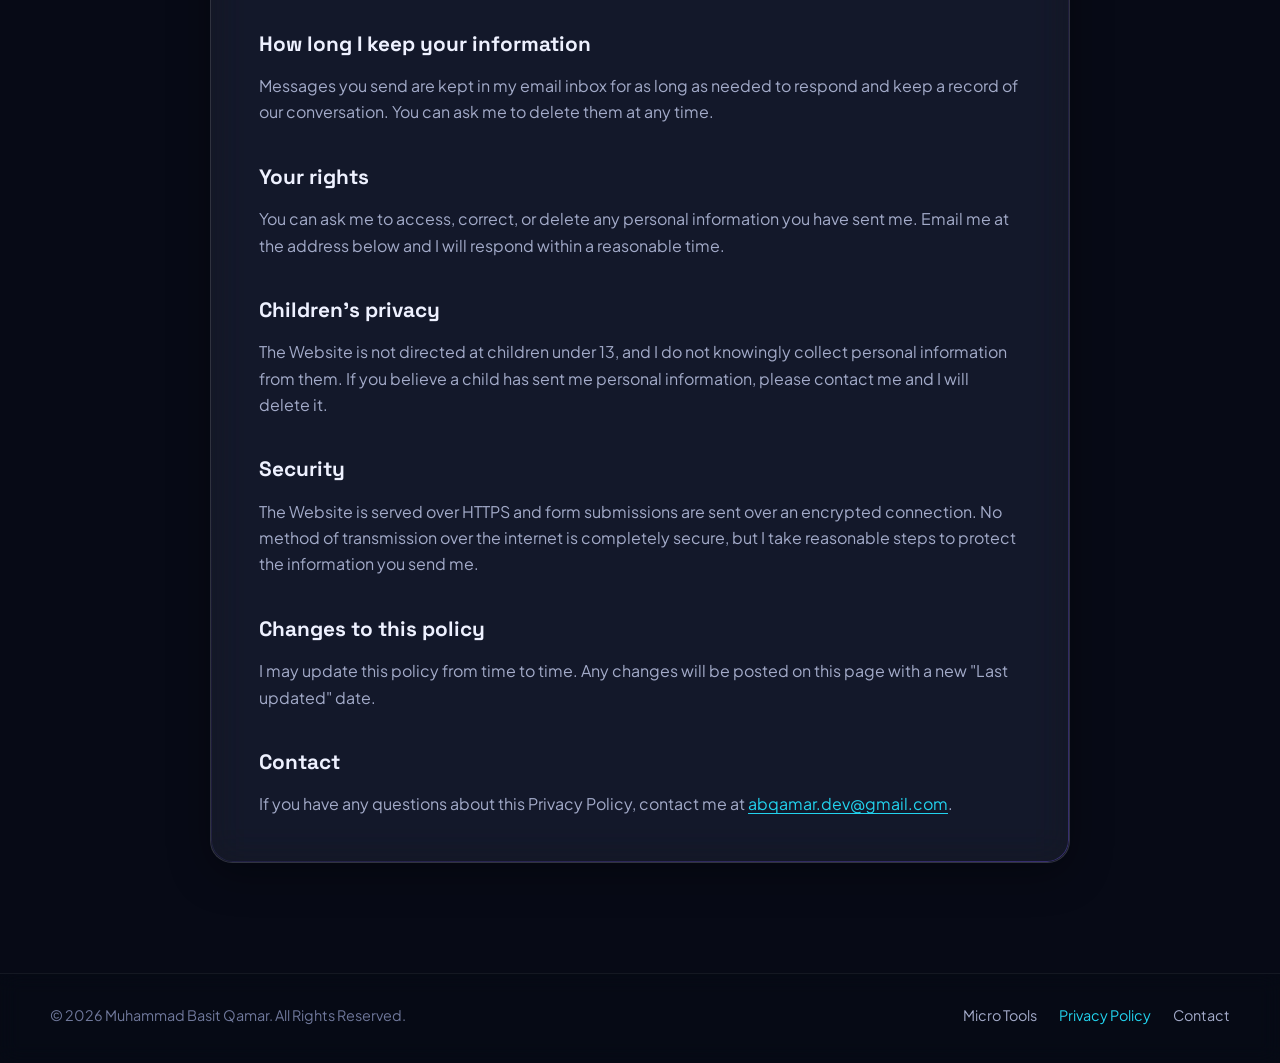
==== commit 93327f9a: "added devtool to page" ====
--- a/privacy.html
+++ b/privacy.html
@@ -80,6 +80,7 @@
           <li><strong>cdnjs (Cloudflare)</strong> — serves the icon library used on the Website. <a href="https://www.cloudflare.com/privacypolicy/" target="_blank" rel="noopener">Privacy policy</a></li>
         </ul>
         <p>The Website also links to external sites such as the App Store, Google Play, LinkedIn, GitHub, X (Twitter), and Instagram. Once you leave this Website, the other site's privacy policy applies.</p>
+        <p>The Developer Tools section links to <a href="https://microtools.abqamar.dev/" target="_blank" rel="noopener">microtools.abqamar.dev</a>, a separate site I run. It shows Google AdSense ads and has its own <a href="https://microtools.abqamar.dev/privacy.html" target="_blank" rel="noopener">privacy policy</a>.</p>
 
         <h2>Cookies and tracking</h2>
         <p>The Website does not set cookies and does not use analytics, advertising, or tracking tools.</p>
--- a/css/style.css
+++ b/css/style.css
@@ -730,6 +730,144 @@
   transition: transform 0.25s, background 0.25s, color 0.25s;
 }
 .project-links a:hover { transform: translateY(-3px); background: var(--grad); color: #fff; border-color: transparent; }
+
+/* ---------- Developer tools ---------- */
+.tools-group-head {
+  display: flex;
+  flex-wrap: wrap;
+  align-items: center;
+  justify-content: space-between;
+  gap: 12px 20px;
+  margin: 0 0 18px;
+}
+.tools-group-head + .tools-featured,
+.tools-group-head + .tools-grid { margin-bottom: 46px; }
+.tools-label {
+  font-family: var(--font-head);
+  font-weight: 600;
+  font-size: 1.15rem;
+  display: inline-flex;
+  align-items: center;
+  gap: 10px;
+}
+.tools-label i { color: var(--cyan); }
+.tools-note { color: var(--dim); font-size: 0.9rem; }
+
+.tool-filters { display: flex; flex-wrap: wrap; gap: 8px; }
+.tool-filter {
+  padding: 7px 16px;
+  border-radius: 999px;
+  font: 500 0.88rem var(--font);
+  color: var(--muted);
+  background: var(--glass-bg);
+  border: 1px solid var(--glass-border);
+  cursor: pointer;
+  transition: color 0.25s, background 0.25s, border-color 0.25s;
+}
+.tool-filter:hover { color: var(--text); }
+.tool-filter[aria-pressed="true"] {
+  color: #fff;
+  background: var(--grad);
+  border-color: transparent;
+}
+
+.tool-icon {
+  flex: none;
+  display: grid;
+  place-items: center;
+  width: 48px; height: 48px;
+  border-radius: 14px;
+  color: var(--cyan);
+  background: rgba(34, 211, 238, 0.1);
+  border: 1px solid rgba(34, 211, 238, 0.25);
+  transition: color 0.3s, background 0.3s, border-color 0.3s, transform 0.3s;
+}
+.tool-icon svg { width: 24px; height: 24px; }
+
+/* Featured Flutter tools */
+.tools-featured {
+  display: grid;
+  grid-template-columns: repeat(3, 1fr);
+  gap: 20px;
+}
+.tool-feature {
+  position: relative;
+  display: flex;
+  align-items: flex-start;
+  gap: 16px;
+  padding: 24px 46px 24px 22px;
+  border-radius: var(--radius);
+  transition: transform 0.3s, background 0.3s, border-color 0.3s, box-shadow 0.3s;
+}
+.tool-feature::before {
+  content: "";
+  position: absolute;
+  inset: 0 0 auto;
+  height: 3px;
+  border-radius: var(--radius) var(--radius) 0 0;
+  background: var(--grad);
+  opacity: 0.8;
+}
+.tool-text { display: grid; gap: 6px; }
+.tool-text strong { font-family: var(--font-head); font-size: 1.12rem; }
+.tool-text small { color: var(--muted); font-size: 0.88rem; line-height: 1.55; }
+.tool-text code {
+  font-size: 0.82em;
+  white-space: nowrap;
+  padding: 1px 6px;
+  border-radius: 6px;
+  color: var(--cyan);
+  background: rgba(34, 211, 238, 0.1);
+}
+.tool-go {
+  position: absolute;
+  top: 22px; right: 20px;
+  color: var(--dim);
+  font-size: 0.85rem;
+  transition: color 0.3s, transform 0.3s;
+}
+
+/* Compact tiles */
+.tools-grid {
+  display: grid;
+  grid-template-columns: repeat(5, 1fr);
+  gap: 16px;
+}
+.tool-tile {
+  display: flex;
+  flex-direction: column;
+  gap: 8px;
+  padding: 20px;
+  border-radius: 18px;
+  box-shadow: none;
+  transition: transform 0.3s, background 0.3s, border-color 0.3s, box-shadow 0.3s;
+}
+.tool-tile[hidden] { display: none; }
+.tool-tile .tool-icon { width: 42px; height: 42px; border-radius: 12px; margin-bottom: 4px; }
+.tool-tile .tool-icon svg { width: 21px; height: 21px; }
+.tool-tile strong { font-weight: 600; font-size: 0.98rem; }
+.tool-tile small { color: var(--muted); font-size: 0.84rem; line-height: 1.5; }
+
+.tool-feature:hover,
+.tool-tile:hover {
+  transform: translateY(-6px);
+  background: var(--glass-bg-strong);
+  border-color: rgba(124, 92, 255, 0.45);
+  box-shadow: 0 18px 44px rgba(0, 0, 0, 0.4), 0 0 30px rgba(124, 92, 255, 0.22);
+}
+.tool-feature:hover .tool-icon,
+.tool-tile:hover .tool-icon {
+  color: #fff;
+  background: var(--grad);
+  border-color: transparent;
+  transform: rotate(-6deg) scale(1.05);
+}
+.tool-feature:hover .tool-go { color: var(--cyan); transform: translate(3px, -3px); }
+.tool-feature:focus-visible,
+.tool-tile:focus-visible,
+.tool-filter:focus-visible { outline: 2px solid var(--cyan); outline-offset: 3px; }
+
+.tools-cta { text-align: center; }
 
 /* ---------- Contact ---------- */
 .contact-grid {
@@ -908,6 +1046,7 @@
 /* ---------- Responsive ---------- */
 @media (max-width: 1024px) {
   .projects { grid-template-columns: repeat(2, 1fr); }
+  .tools-grid { grid-template-columns: repeat(2, 1fr); }
   .nav-cta { display: none; }
 }
 
@@ -947,6 +1086,8 @@
 
   .about-grid,
   .contact-grid { grid-template-columns: 1fr; }
+  .tools-featured { grid-template-columns: 1fr; }
+  .tools-grid { grid-template-columns: repeat(2, 1fr); }
   .about-photo { max-width: 440px; margin-inline: auto; width: 100%; }
 
   .timeline::before { left: 9px; }
@@ -959,6 +1100,10 @@
 @media (max-width: 600px) {
   .card { padding: 24px 20px; }
   .legal-card { padding: 28px 22px; }
+  .tools-grid { gap: 12px; }
+  .tool-tile { padding: 16px; }
+  .tool-tile small { display: none; }
+  .tool-text code { white-space: normal; overflow-wrap: anywhere; }
   .footer-inner { justify-content: center; text-align: center; }
   .projects { grid-template-columns: 1fr; }
   .skills { grid-template-columns: 1fr; }
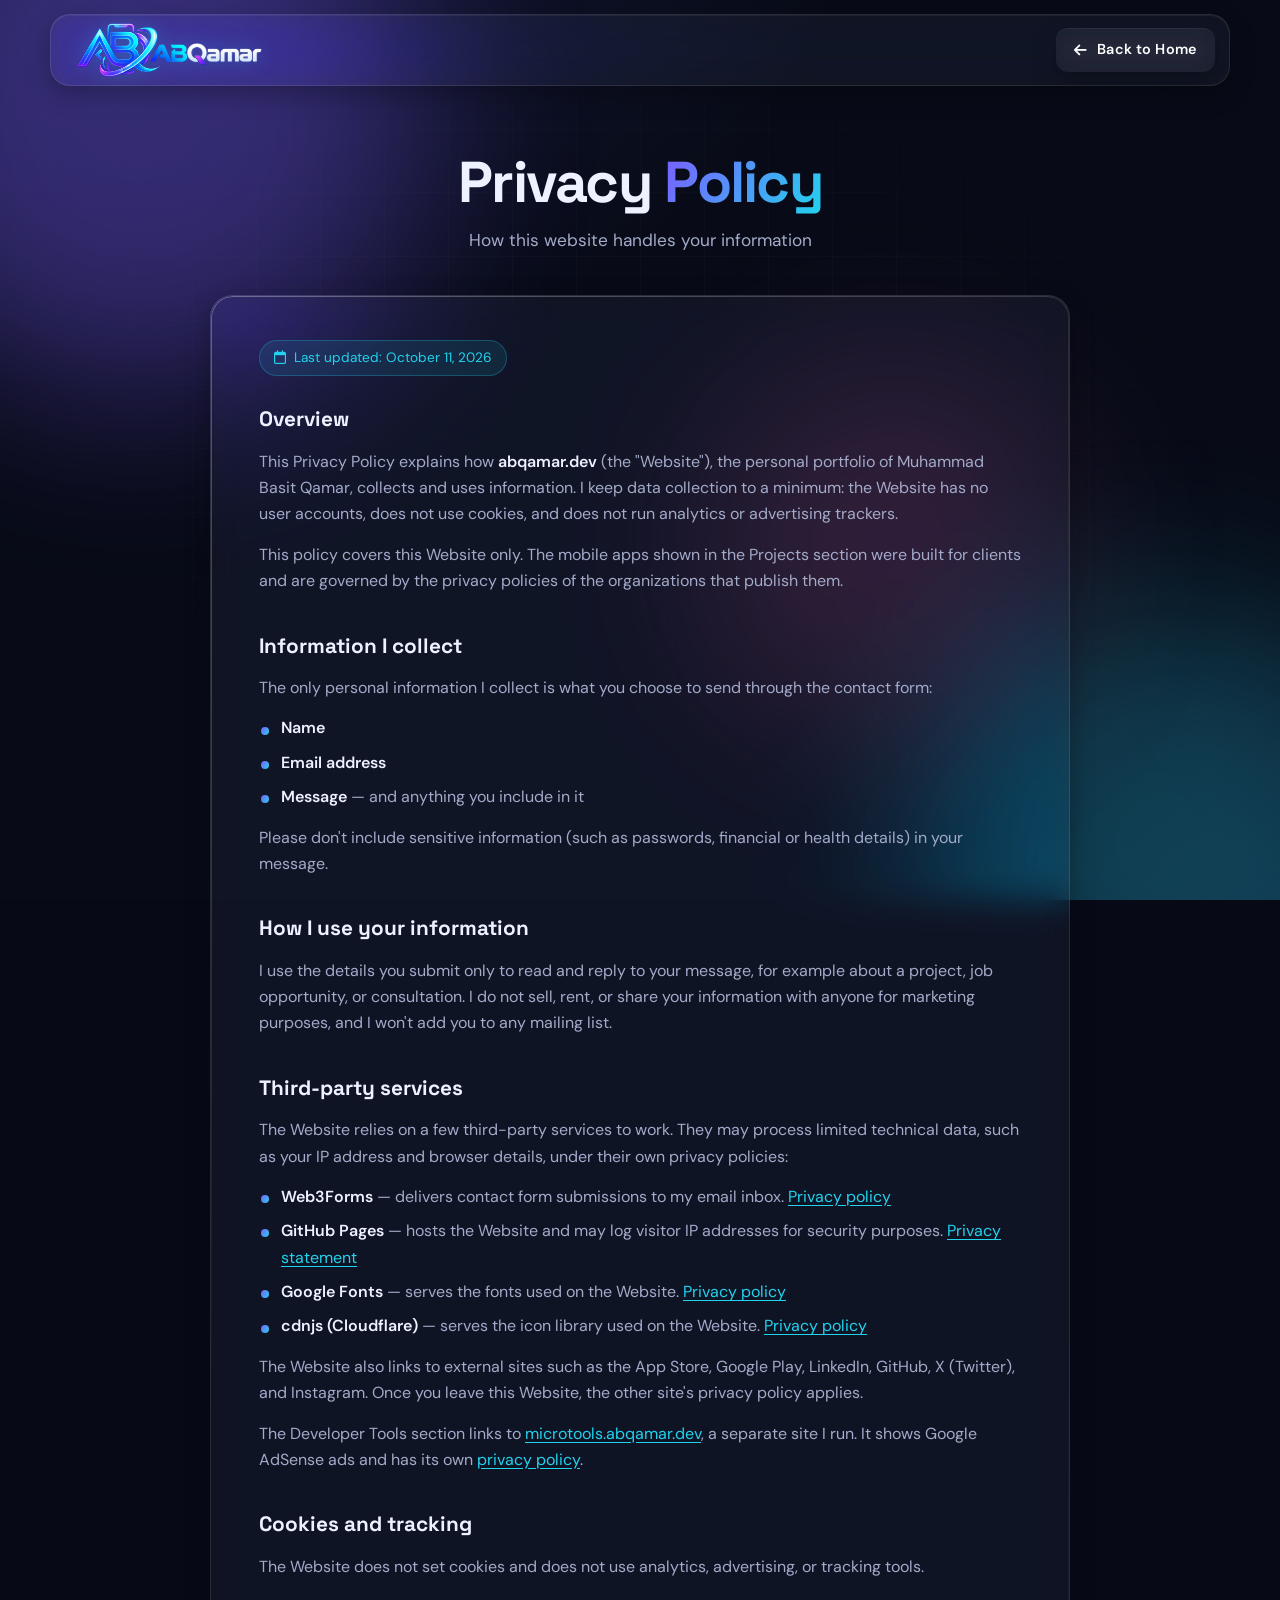
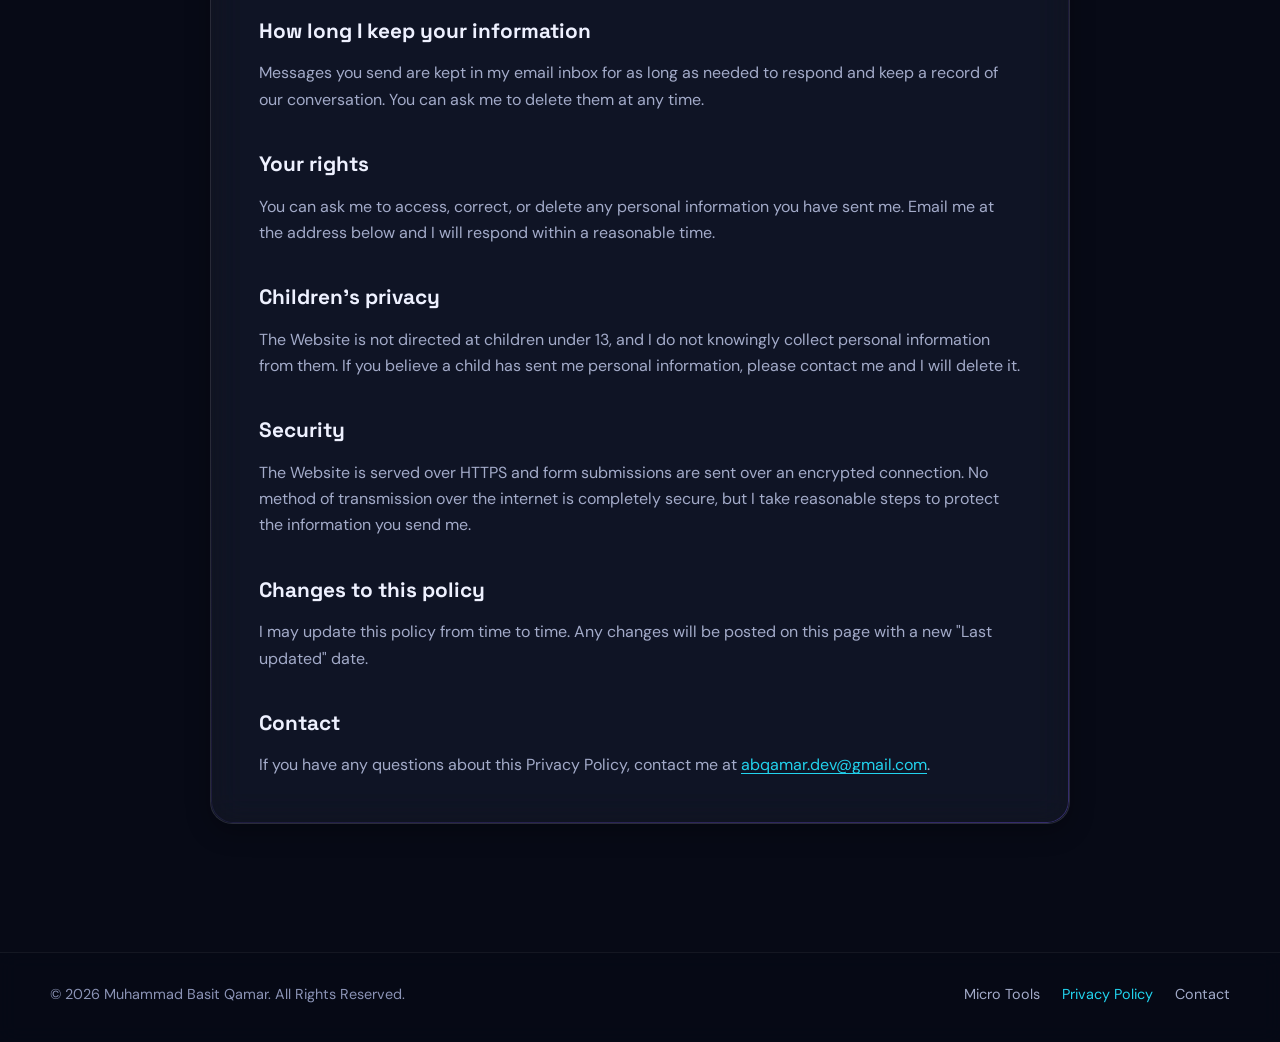
==== commit a52c0a84: "updated ui" ====
--- a/privacy.html
+++ b/privacy.html
@@ -26,7 +26,7 @@
 
   <link rel="preconnect" href="https://fonts.googleapis.com">
   <link rel="preconnect" href="https://fonts.gstatic.com" crossorigin>
-  <link href="https://fonts.googleapis.com/css2?family=Plus+Jakarta+Sans:wght@400;500;600;700&family=Space+Grotesk:wght@500;600;700&display=swap" rel="stylesheet">
+  <link href="https://fonts.googleapis.com/css2?family=DM+Sans:opsz,wght@9..40,400;9..40,500;9..40,600;9..40,700&family=Space+Grotesk:wght@500;600;700&display=swap" rel="stylesheet">
   <link rel="stylesheet" href="https://cdnjs.cloudflare.com/ajax/libs/font-awesome/6.5.2/css/all.min.css">
   <link rel="stylesheet" href="css/style.css">
 </head>
@@ -41,7 +41,7 @@
   <header class="nav-wrap">
     <nav class="nav glass">
       <a href="index.html" class="logo" aria-label="ABQamar — home"><img src="assets/images/web_logo.png" alt="ABQamar" width="720" height="210"></a>
-      <a href="index.html" class="btn btn-ghost btn-sm glass"><i class="fa-solid fa-arrow-left"></i> Back to Home</a>
+      <a href="index.html" class="btn btn-ghost btn-sm glass"><i aria-hidden="true" class="fa-solid fa-arrow-left"></i> Back to Home</a>
     </nav>
   </header>
 
@@ -53,7 +53,7 @@
       </div>
 
       <article class="glass card legal-card">
-        <span class="legal-updated"><i class="fa-regular fa-calendar"></i>&nbsp; Last updated: October 11, 2026</span>
+        <span class="legal-updated"><i aria-hidden="true" class="fa-regular fa-calendar"></i>&nbsp; Last updated: October 11, 2026</span>
 
         <h2>Overview</h2>
         <p>This Privacy Policy explains how <strong>abqamar.dev</strong> (the "Website"), the personal portfolio of Muhammad Basit Qamar, collects and uses information. I keep data collection to a minimum: the Website has no user accounts, does not use cookies, and does not run analytics or advertising trackers.</p>
--- a/css/style.css
+++ b/css/style.css
@@ -8,7 +8,7 @@
   --bg-2: #0c1124;
   --text: #eef1ff;
   --muted: #a3abc9;
-  --dim: #6f789b;
+  --dim: #8b93b5;      /* 5.8:1 on cards (was 4.1:1) */
 
   --violet: #7c5cff;
   --cyan: #22d3ee;
@@ -18,18 +18,27 @@
 
   --grad: linear-gradient(120deg, var(--violet) 0%, var(--cyan) 100%);
   --grad-warm: linear-gradient(120deg, var(--pink) 0%, var(--violet) 100%);
-
-  --glass-bg: rgba(255, 255, 255, 0.06);
-  --glass-bg-strong: rgba(255, 255, 255, 0.1);
-  --glass-border: rgba(255, 255, 255, 0.12);
-  --glass-shadow: 0 10px 40px rgba(0, 0, 0, 0.35);
-  --blur: blur(18px) saturate(160%);
+  /* filled controls with white text: both stops pass 4.5:1 */
+  --grad-btn: linear-gradient(120deg, #6346f0 0%, #2563eb 100%);
+
+  --ease-out: cubic-bezier(0.22, 1, 0.36, 1);
+  --dur-fast: 180ms;
+  --dur: 260ms;
+
+  --shadow-1: 0 1px 0 rgba(255, 255, 255, 0.06) inset, 0 8px 24px rgba(0, 0, 0, 0.28);
+  --shadow-2: 0 1px 0 rgba(255, 255, 255, 0.08) inset, 0 22px 50px rgba(0, 0, 0, 0.45), 0 0 0 1px rgba(124, 92, 255, 0.35);
+
+  --glass-bg: rgba(255, 255, 255, 0.045);
+  --glass-bg-strong: rgba(255, 255, 255, 0.08);
+  --glass-border: rgba(255, 255, 255, 0.1);
+  --glass-shadow: var(--shadow-1);
+  --blur: blur(16px) saturate(150%);
 
   --radius: 22px;
   --radius-sm: 14px;
   --nav-h: 72px;
 
-  --font: "Plus Jakarta Sans", system-ui, -apple-system, Segoe UI, Roboto, sans-serif;
+  --font: "DM Sans", system-ui, -apple-system, Segoe UI, Roboto, sans-serif;
   --font-head: "Space Grotesk", var(--font);
 }
 
@@ -43,9 +52,50 @@
   font-family: var(--font);
   background: var(--bg);
   color: var(--text);
+  font-size: 1rem;
   line-height: 1.65;
   overflow-x: hidden;
   -webkit-font-smoothing: antialiased;
+  text-rendering: optimizeLegibility;
+}
+
+a, button { touch-action: manipulation; }
+
+/* visible keyboard focus everywhere */
+:where(a, button, [tabindex]):focus-visible {
+  outline: 2px solid var(--cyan);
+  outline-offset: 3px;
+  border-radius: 8px;
+}
+
+.skip-link {
+  position: fixed;
+  top: 12px; left: 12px;
+  z-index: 200;
+  padding: 10px 16px;
+  border-radius: 10px;
+  font-weight: 600;
+  color: #fff;
+  background: var(--grad-btn);
+  transform: translateY(-160%);
+  transition: transform var(--dur) var(--ease-out);
+}
+.skip-link:focus { transform: none; }
+
+.scroll-progress {
+  position: fixed;
+  inset: 0 0 auto;
+  height: 2px;
+  z-index: 120;
+  pointer-events: none;
+}
+.scroll-progress span {
+  display: block;
+  height: 100%;
+  background: var(--grad);
+  transform: scaleX(0);
+  transform-origin: 0 50%;
+  box-shadow: 0 0 10px rgba(34, 211, 238, 0.6);
 }
 
 img { max-width: 100%; display: block; }
@@ -99,13 +149,11 @@
 
 .card h3 {
   font-family: var(--font-head);
-  font-size: 1.4rem;
+  font-size: 1.35rem;
+  font-weight: 600;
+  letter-spacing: -0.01em;
   margin-bottom: 14px;
-  background: var(--grad);
-  -webkit-background-clip: text;
-  background-clip: text;
-  color: transparent;
-  display: inline-block;
+  color: var(--text);
 }
 
 .card p { color: var(--muted); margin-bottom: 14px; }
@@ -130,10 +178,20 @@
   opacity: 0.55;
   will-change: transform;
 }
-.blob-1 { width: 520px; height: 520px; background: var(--violet); top: -140px; left: -120px; animation: float1 22s ease-in-out infinite; }
-.blob-2 { width: 460px; height: 460px; background: var(--cyan); bottom: -160px; right: -100px; opacity: 0.4; animation: float2 26s ease-in-out infinite; }
-.blob-3 { width: 380px; height: 380px; background: var(--pink); top: 40%; left: 55%; opacity: 0.25; animation: float3 30s ease-in-out infinite; }
-.blob-4 { width: 300px; height: 300px; background: var(--green); top: 60%; left: 5%; opacity: 0.16; animation: float2 34s ease-in-out infinite reverse; }
+.blob-1 { width: 560px; height: 560px; background: var(--violet); top: -160px; left: -140px; opacity: 0.34; animation: float1 32s ease-in-out infinite; }
+.blob-2 { width: 480px; height: 480px; background: var(--cyan); bottom: -180px; right: -120px; opacity: 0.22; animation: float2 38s ease-in-out infinite; }
+.blob-3 { width: 380px; height: 380px; background: var(--pink); top: 40%; left: 55%; opacity: 0.12; animation: float3 44s ease-in-out infinite; }
+.blob-4 { width: 300px; height: 300px; background: var(--green); top: 60%; left: 5%; opacity: 0.06; animation: float2 48s ease-in-out infinite reverse; }
+
+/* fine film grain — removes gradient banding, reads as "printed" */
+.bg::after {
+  content: "";
+  position: absolute;
+  inset: 0;
+  opacity: 0.06;
+  mix-blend-mode: overlay;
+  background-image: url("data:image/svg+xml,%3Csvg xmlns='http://www.w3.org/2000/svg' width='160' height='160'%3E%3Cfilter id='n'%3E%3CfeTurbulence type='fractalNoise' baseFrequency='0.85' numOctaves='3' stitchTiles='stitch'/%3E%3C/filter%3E%3Crect width='100%25' height='100%25' filter='url(%23n)'/%3E%3C/svg%3E");
+}
 
 @keyframes float1 {
   0%, 100% { transform: translate(0, 0) scale(1); }
@@ -154,8 +212,8 @@
   position: absolute;
   inset: 0;
   background-image:
-    linear-gradient(rgba(255, 255, 255, 0.035) 1px, transparent 1px),
-    linear-gradient(90deg, rgba(255, 255, 255, 0.035) 1px, transparent 1px);
+    linear-gradient(rgba(255, 255, 255, 0.025) 1px, transparent 1px),
+    linear-gradient(90deg, rgba(255, 255, 255, 0.025) 1px, transparent 1px);
   background-size: 64px 64px;
   mask-image: radial-gradient(ellipse at center, #000 30%, transparent 75%);
   -webkit-mask-image: radial-gradient(ellipse at center, #000 30%, transparent 75%);
@@ -166,7 +224,7 @@
 .spotlight {
   position: absolute;
   inset: 0;
-  background: radial-gradient(500px circle at var(--mx, 50%) var(--my, 30%), rgba(124, 92, 255, 0.12), transparent 60%);
+  background: radial-gradient(520px circle at var(--mx, 50%) var(--my, 30%), rgba(124, 92, 255, 0.08), transparent 60%);
   transition: background 0.1s;
 }
 
@@ -183,14 +241,15 @@
   font-family: inherit;
   border: 0;
   cursor: pointer;
-  transition: transform 0.25s ease, box-shadow 0.25s ease, background 0.25s ease;
+  transition: transform var(--dur) var(--ease-out), box-shadow var(--dur) var(--ease-out), background var(--dur) var(--ease-out);
   position: relative;
   overflow: hidden;
   color: #fff;
+  letter-spacing: 0.01em;
 }
 .btn-primary {
-  background: var(--grad);
-  box-shadow: 0 8px 30px rgba(124, 92, 255, 0.45);
+  background: var(--grad-btn);
+  box-shadow: 0 1px 0 rgba(255, 255, 255, 0.25) inset, 0 10px 28px rgba(79, 70, 229, 0.45);
 }
 .btn-primary::after {
   content: "";
@@ -199,11 +258,12 @@
   width: 60%; height: 100%;
   background: linear-gradient(100deg, transparent, rgba(255, 255, 255, 0.4), transparent);
   transform: skewX(-20deg);
-  transition: left 0.6s ease;
+  transition: left 0.7s var(--ease-out);
 }
 .btn-primary:hover::after { left: 140%; }
-.btn-primary:hover { transform: translateY(-3px); box-shadow: 0 14px 40px rgba(34, 211, 238, 0.4); }
-.btn-ghost:hover { transform: translateY(-3px); background: var(--glass-bg-strong); }
+.btn-primary:hover { transform: translateY(-2px); box-shadow: 0 1px 0 rgba(255, 255, 255, 0.25) inset, 0 16px 38px rgba(37, 99, 235, 0.5); }
+.btn-ghost:hover { transform: translateY(-2px); background: var(--glass-bg-strong); }
+.btn:active { transform: translateY(0) scale(0.98); transition-duration: 90ms; }
 .btn-sm { padding: 10px 18px; font-size: 0.9rem; border-radius: 12px; }
 .btn-block { width: 100%; }
 
@@ -226,7 +286,7 @@
   padding: 0 14px 0 26px;
   transition: background 0.3s, box-shadow 0.3s;
 }
-.nav-wrap.scrolled .nav { background: rgba(12, 17, 36, 0.65); }
+.nav-wrap.scrolled .nav { background: rgba(10, 14, 30, 0.72); box-shadow: var(--shadow-1), 0 12px 40px rgba(0, 0, 0, 0.35); }
 
 .logo {
   display: flex;
@@ -252,7 +312,7 @@
   color: var(--muted);
   font-weight: 500;
   font-size: 0.95rem;
-  transition: color 0.25s, background 0.25s;
+  transition: color var(--dur-fast), background var(--dur-fast);
 }
 .nav-links a:hover { color: var(--text); }
 .nav-links a.active { color: var(--text); background: var(--glass-bg-strong); box-shadow: inset 0 0 0 1px var(--glass-border); }
@@ -280,23 +340,34 @@
 .menu-toggle[aria-expanded="true"] span:nth-child(3) { transform: translateY(-7px) rotate(-45deg); }
 
 /* ---------- Sections ---------- */
-.section { padding: 110px 0; position: relative; }
-
-.section-head { text-align: center; margin-bottom: 60px; }
+.section { padding: 128px 0; position: relative; }
+
+.section-head { margin-bottom: 56px; max-width: 720px; }
+.eyebrow {
+  display: inline-flex;
+  align-items: center;
+  gap: 12px;
+  margin-bottom: 18px;
+  font-size: 0.8rem;
+  font-weight: 600;
+  letter-spacing: 0.18em;
+  text-transform: uppercase;
+  color: var(--muted);
+}
+.eyebrow::after {
+  content: "";
+  width: 48px; height: 1px;
+  background: linear-gradient(90deg, var(--cyan), transparent);
+}
+.eyebrow-num { font-family: var(--font-head); color: var(--cyan); letter-spacing: 0.08em; }
 .section-head h2 {
   font-family: var(--font-head);
-  font-size: clamp(2rem, 4.5vw, 3rem);
-  line-height: 1.15;
-}
-.section-head h2::after {
-  content: "";
-  display: block;
-  width: 64px; height: 4px;
-  border-radius: 4px;
-  background: var(--grad);
-  margin: 16px auto 14px;
-}
-.section-head p { color: var(--muted); }
+  font-size: clamp(2.2rem, 5vw, 3.6rem);
+  font-weight: 700;
+  line-height: 1.05;
+  letter-spacing: -0.03em;
+}
+.section-head p { color: var(--muted); font-size: 1.08rem; margin-top: 14px; }
 
 /* ---------- Hero ---------- */
 .hero {
@@ -343,7 +414,7 @@
   line-height: 1.05;
   font-weight: 700;
   margin: 6px 0 18px;
-  letter-spacing: -1px;
+  letter-spacing: -0.035em;
 }
 .hero-role {
   font-family: var(--font-head);
@@ -356,7 +427,7 @@
 .caret { color: var(--violet); animation: blink 1s steps(1) infinite; margin-left: 2px; }
 @keyframes blink { 50% { opacity: 0; } }
 
-.hero-desc { color: var(--muted); max-width: 540px; margin: 18px 0 32px; font-size: 1.05rem; }
+.hero-desc { color: var(--muted); max-width: 540px; margin: 18px 0 32px; font-size: 1.1rem; line-height: 1.7; }
 
 .hero-actions { display: flex; flex-wrap: wrap; gap: 14px; margin-bottom: 34px; }
 
@@ -369,10 +440,10 @@
   color: var(--muted);
   font-size: 1.1rem;
   box-shadow: none;
-  transition: transform 0.25s, color 0.25s, background 0.25s, border-color 0.25s;
+  transition: transform var(--dur) var(--ease-out), color var(--dur-fast), background var(--dur-fast), border-color var(--dur-fast);
 }
 .socials a:hover {
-  transform: translateY(-4px);
+  transform: translateY(-3px);
   color: #fff;
   background: rgba(124, 92, 255, 0.35);
   border-color: rgba(124, 92, 255, 0.6);
@@ -501,6 +572,43 @@
   100% { opacity: 0; transform: translateY(14px); }
 }
 
+/* ---------- Proof strip ---------- */
+.trust {
+  border-block: 1px solid rgba(255, 255, 255, 0.06);
+  background: linear-gradient(90deg, transparent, rgba(255, 255, 255, 0.025), transparent);
+}
+.trust-inner {
+  display: flex;
+  align-items: center;
+  gap: 18px 36px;
+  padding: 26px 0;
+}
+.trust-label {
+  flex: none;
+  font-size: 0.78rem;
+  font-weight: 600;
+  letter-spacing: 0.18em;
+  text-transform: uppercase;
+  color: var(--dim);
+}
+.trust-list {
+  flex: 1;
+  display: flex;
+  flex-wrap: wrap;
+  align-items: center;
+  justify-content: space-between;
+  gap: 10px 20px;
+}
+.trust-list li {
+  font-family: var(--font-head);
+  font-weight: 500;
+  font-size: 0.94rem;
+  color: var(--muted);
+  white-space: nowrap;
+  transition: color var(--dur-fast);
+}
+.trust-list li:hover { color: var(--text); }
+
 /* ---------- About ---------- */
 .about-grid {
   display: grid;
@@ -548,7 +656,8 @@
 }
 .stat strong {
   font-family: var(--font-head);
-  font-size: 2rem;
+  font-size: 2.1rem;
+  letter-spacing: -0.03em;
   background: var(--grad);
   -webkit-background-clip: text;
   background-clip: text;
@@ -570,9 +679,9 @@
 .skill-top i { width: 20px; color: var(--cyan); margin-right: 8px; }
 .skill-top span:last-child { color: var(--cyan); font-size: 0.9rem; }
 .bar {
-  height: 8px;
-  border-radius: 8px;
-  background: rgba(255, 255, 255, 0.08);
+  height: 6px;
+  border-radius: 6px;
+  background: rgba(255, 255, 255, 0.07);
   overflow: hidden;
 }
 .bar-fill {
@@ -580,16 +689,12 @@
   width: 0;
   border-radius: 8px;
   background: var(--grad);
-  box-shadow: 0 0 14px rgba(34, 211, 238, 0.6);
-  transition: width 1.6s cubic-bezier(0.22, 1, 0.36, 1);
+  box-shadow: 0 0 12px rgba(34, 211, 238, 0.45);
+  transition: width 1.4s var(--ease-out);
 }
 
 /* ---------- Experience timeline ---------- */
-.timeline {
-  position: relative;
-  max-width: 980px;
-  margin-inline: auto;
-}
+.timeline { position: relative; }
 .timeline::before {
   content: "";
   position: absolute;
@@ -618,8 +723,8 @@
 }
 .tl-item:nth-child(even) .tl-dot { right: auto; left: -9px; border-color: var(--violet); box-shadow: 0 0 18px var(--violet); }
 
-.tl-card { padding: 26px 28px; transition: transform 0.3s, background 0.3s; }
-.tl-card:hover { transform: translateY(-6px); background: var(--glass-bg-strong); }
+.tl-card { padding: 26px 28px; transition: transform var(--dur) var(--ease-out), background var(--dur), box-shadow var(--dur); }
+.tl-card:hover { transform: translateY(-4px); background: var(--glass-bg-strong); box-shadow: var(--shadow-2); }
 .tl-date {
   display: inline-flex;
   align-items: center;
@@ -636,6 +741,8 @@
 .tl-role {
   font-family: var(--font-head);
   font-size: 1.3rem;
+  font-weight: 600;
+  letter-spacing: -0.01em;
   margin-bottom: 4px;
 }
 .tl-company { font-weight: 600; color: var(--text); }
@@ -645,22 +752,25 @@
 .tl-desc { color: var(--muted); font-size: 0.95rem; }
 
 /* ---------- Projects ---------- */
+/* flex so a part-filled last row is centered */
 .projects {
-  display: grid;
-  grid-template-columns: repeat(3, 1fr);
+  --cols: 3;
+  display: flex;
+  flex-wrap: wrap;
+  justify-content: center;
   gap: 28px;
 }
 .project {
+  flex: 0 0 calc((100% - (var(--cols) - 1) * 28px) / var(--cols));
   border-radius: var(--radius);
   overflow: hidden;
   display: flex;
   flex-direction: column;
-  transition: transform 0.35s ease, box-shadow 0.35s ease, border-color 0.35s;
+  transition: transform var(--dur) var(--ease-out), box-shadow var(--dur) var(--ease-out), border-color var(--dur);
   transform-style: preserve-3d;
-  will-change: transform;
 }
 .project:hover {
-  box-shadow: 0 24px 60px rgba(0, 0, 0, 0.5), 0 0 40px rgba(124, 92, 255, 0.3);
+  box-shadow: var(--shadow-2);
   border-color: rgba(124, 92, 255, 0.45);
 }
 .project-media {
@@ -681,9 +791,9 @@
   width: calc(100% - 56px);
   height: calc(100% - 62px);
   object-fit: contain;
-  transition: transform 0.6s ease;
-}
-.project:hover .project-media img { transform: scale(1.06); }
+  transition: transform 0.5s var(--ease-out);
+}
+.project:hover .project-media img { transform: scale(1.05); }
 .project-tag {
   position: absolute;
   top: 10px; left: 10px;
@@ -693,8 +803,9 @@
   font-size: 0.75rem;
   font-weight: 600;
   color: #fff;
-  background: linear-gradient(120deg, rgba(124, 92, 255, 0.9), rgba(34, 211, 238, 0.9));
+  background: var(--grad-btn);
   border: 1px solid rgba(255, 255, 255, 0.18);
+  letter-spacing: 0.02em;
   backdrop-filter: blur(10px);
   -webkit-backdrop-filter: blur(10px);
 }
@@ -706,7 +817,9 @@
 }
 .project-body h3 {
   font-family: var(--font-head);
-  font-size: 1.2rem;
+  font-size: 1.22rem;
+  font-weight: 600;
+  letter-spacing: -0.01em;
   margin-bottom: 10px;
 }
 .project-body p {
@@ -727,9 +840,9 @@
   font-size: 1.1rem;
   background: var(--glass-bg-strong);
   border: 1px solid var(--glass-border);
-  transition: transform 0.25s, background 0.25s, color 0.25s;
-}
-.project-links a:hover { transform: translateY(-3px); background: var(--grad); color: #fff; border-color: transparent; }
+  transition: transform var(--dur) var(--ease-out), background var(--dur-fast), color var(--dur-fast);
+}
+.project-links a:hover { transform: translateY(-2px); background: var(--grad-btn); color: #fff; border-color: transparent; }
 
 /* ---------- Developer tools ---------- */
 .tools-group-head {
@@ -767,7 +880,7 @@
 .tool-filter:hover { color: var(--text); }
 .tool-filter[aria-pressed="true"] {
   color: #fff;
-  background: var(--grad);
+  background: var(--grad-btn);
   border-color: transparent;
 }
 
@@ -850,15 +963,15 @@
 
 .tool-feature:hover,
 .tool-tile:hover {
-  transform: translateY(-6px);
+  transform: translateY(-4px);
   background: var(--glass-bg-strong);
   border-color: rgba(124, 92, 255, 0.45);
-  box-shadow: 0 18px 44px rgba(0, 0, 0, 0.4), 0 0 30px rgba(124, 92, 255, 0.22);
+  box-shadow: var(--shadow-2);
 }
 .tool-feature:hover .tool-icon,
 .tool-tile:hover .tool-icon {
   color: #fff;
-  background: var(--grad);
+  background: var(--grad-btn);
   border-color: transparent;
   transform: rotate(-6deg) scale(1.05);
 }
@@ -874,8 +987,6 @@
   display: grid;
   grid-template-columns: 0.9fr 1.1fr;
   gap: 28px;
-  max-width: 1000px;
-  margin-inline: auto;
 }
 .contact-info p { margin-bottom: 26px; }
 .info-row {
@@ -927,6 +1038,22 @@
   background: rgba(255, 255, 255, 0.08);
   box-shadow: 0 0 0 4px rgba(124, 92, 255, 0.18);
 }
+.field [aria-invalid="true"] {
+  border-color: rgba(251, 113, 133, 0.75);
+  box-shadow: 0 0 0 4px rgba(244, 63, 94, 0.14);
+}
+.field [aria-invalid="true"] + label { color: #fda4af; }
+.form-error {
+  display: flex;
+  align-items: center;
+  gap: 8px;
+  margin-top: -6px;
+  font-size: 0.9rem;
+  color: #fda4af;
+}
+.form-error::before { content: "!"; display: grid; place-items: center; width: 18px; height: 18px; border-radius: 50%; font-size: 0.75rem; font-weight: 700; color: #0b1020; background: #fda4af; }
+.form-error[hidden] { display: none; }
+
 .field input:focus + label,
 .field input:not(:placeholder-shown) + label,
 .field textarea:focus + label,
@@ -979,7 +1106,7 @@
   color: var(--dim);
   font-size: 0.9rem;
   border-top: 1px solid rgba(255, 255, 255, 0.06);
-  background: rgba(7, 10, 22, 0.4);
+  background: rgba(7, 10, 22, 0.55);
   backdrop-filter: blur(10px);
   -webkit-backdrop-filter: blur(10px);
 }
@@ -1000,7 +1127,7 @@
 
 /* ---------- Privacy page ---------- */
 .legal { padding-top: calc(var(--nav-h) + 80px); }
-.legal .section-head { margin-bottom: 40px; }
+.legal .section-head { margin: 0 auto 40px; text-align: center; }
 .legal-card { max-width: 860px; margin-inline: auto; padding: 44px 48px; }
 .legal-card h2 {
   font-family: var(--font-head);
@@ -1037,22 +1164,56 @@
 /* ---------- Reveal on scroll ---------- */
 .reveal {
   opacity: 0;
-  transform: translateY(36px);
-  transition: opacity 0.9s ease, transform 0.9s cubic-bezier(0.22, 1, 0.36, 1);
+  transform: translateY(24px);
+  transition: opacity 0.6s var(--ease-out), transform 0.6s var(--ease-out);
   transition-delay: var(--d, 0s);
 }
 .reveal.visible { opacity: 1; transform: none; }
 
+/* ---------- Motion (JS) mode ----------
+   main.js adds .has-motion when motion.dev is loaded; it then owns entrance
+   transforms, so CSS transitions on those properties are switched off. */
+/* :where() keeps these at single-class weight so hover lifts (.tool-tile:hover) still win */
+.has-motion :where(.reveal) { transform: none; }
+.has-motion :where(.reveal:not(.revealed)) { transition: none; }
+.has-motion :where(.reveal.revealed) { opacity: 1; }
+.has-motion .bar-fill { transition: none; }
+.has-motion .project { transition-property: box-shadow, border-color; }
+@media (pointer: fine) {
+  .has-motion .btn-primary { transition-property: box-shadow, background; }
+}
+
+/* slide-in entrances (timeline x: ±48px) must not create sideways scroll */
+main { overflow-x: clip; }
+
+.has-motion .timeline::before { background: rgba(255, 255, 255, 0.08); }
+.timeline-progress {
+  position: absolute;
+  top: 0; bottom: 0;
+  left: 50%;
+  width: 2px;
+  margin-left: -1px;
+  background: linear-gradient(var(--violet), var(--cyan));
+  box-shadow: 0 0 12px rgba(34, 211, 238, 0.5);
+  transform-origin: 50% 0;
+}
+
 /* ---------- Responsive ---------- */
+@media (max-width: 1200px) {
+  .trust-inner { flex-direction: column; align-items: flex-start; gap: 12px; }
+  .trust-list { gap: 8px 26px; justify-content: flex-start; }
+}
+
 @media (max-width: 1024px) {
-  .projects { grid-template-columns: repeat(2, 1fr); }
+  .projects { --cols: 2; }
   .tools-grid { grid-template-columns: repeat(2, 1fr); }
   .nav-cta { display: none; }
 }
 
 @media (max-width: 860px) {
   :root { --nav-h: 64px; }
-  .section { padding: 84px 0; }
+  .section { padding: 88px 0; }
+  .section-head { margin-bottom: 40px; }
 
   .menu-toggle { display: flex; }
   .nav { padding: 0 10px 0 16px; }
@@ -1091,6 +1252,7 @@
   .about-photo { max-width: 440px; margin-inline: auto; width: 100%; }
 
   .timeline::before { left: 9px; }
+  .timeline-progress { left: 9px; }
   .tl-item,
   .tl-item:nth-child(even) { width: 100%; margin-left: 0; padding: 0 0 32px 40px; }
   .tl-dot,
@@ -1105,7 +1267,7 @@
   .tool-tile small { display: none; }
   .tool-text code { white-space: normal; overflow-wrap: anywhere; }
   .footer-inner { justify-content: center; text-align: center; }
-  .projects { grid-template-columns: 1fr; }
+  .projects { --cols: 1; }
   .skills { grid-template-columns: 1fr; }
   .stats { gap: 10px; }
   .stat strong { font-size: 1.6rem; }
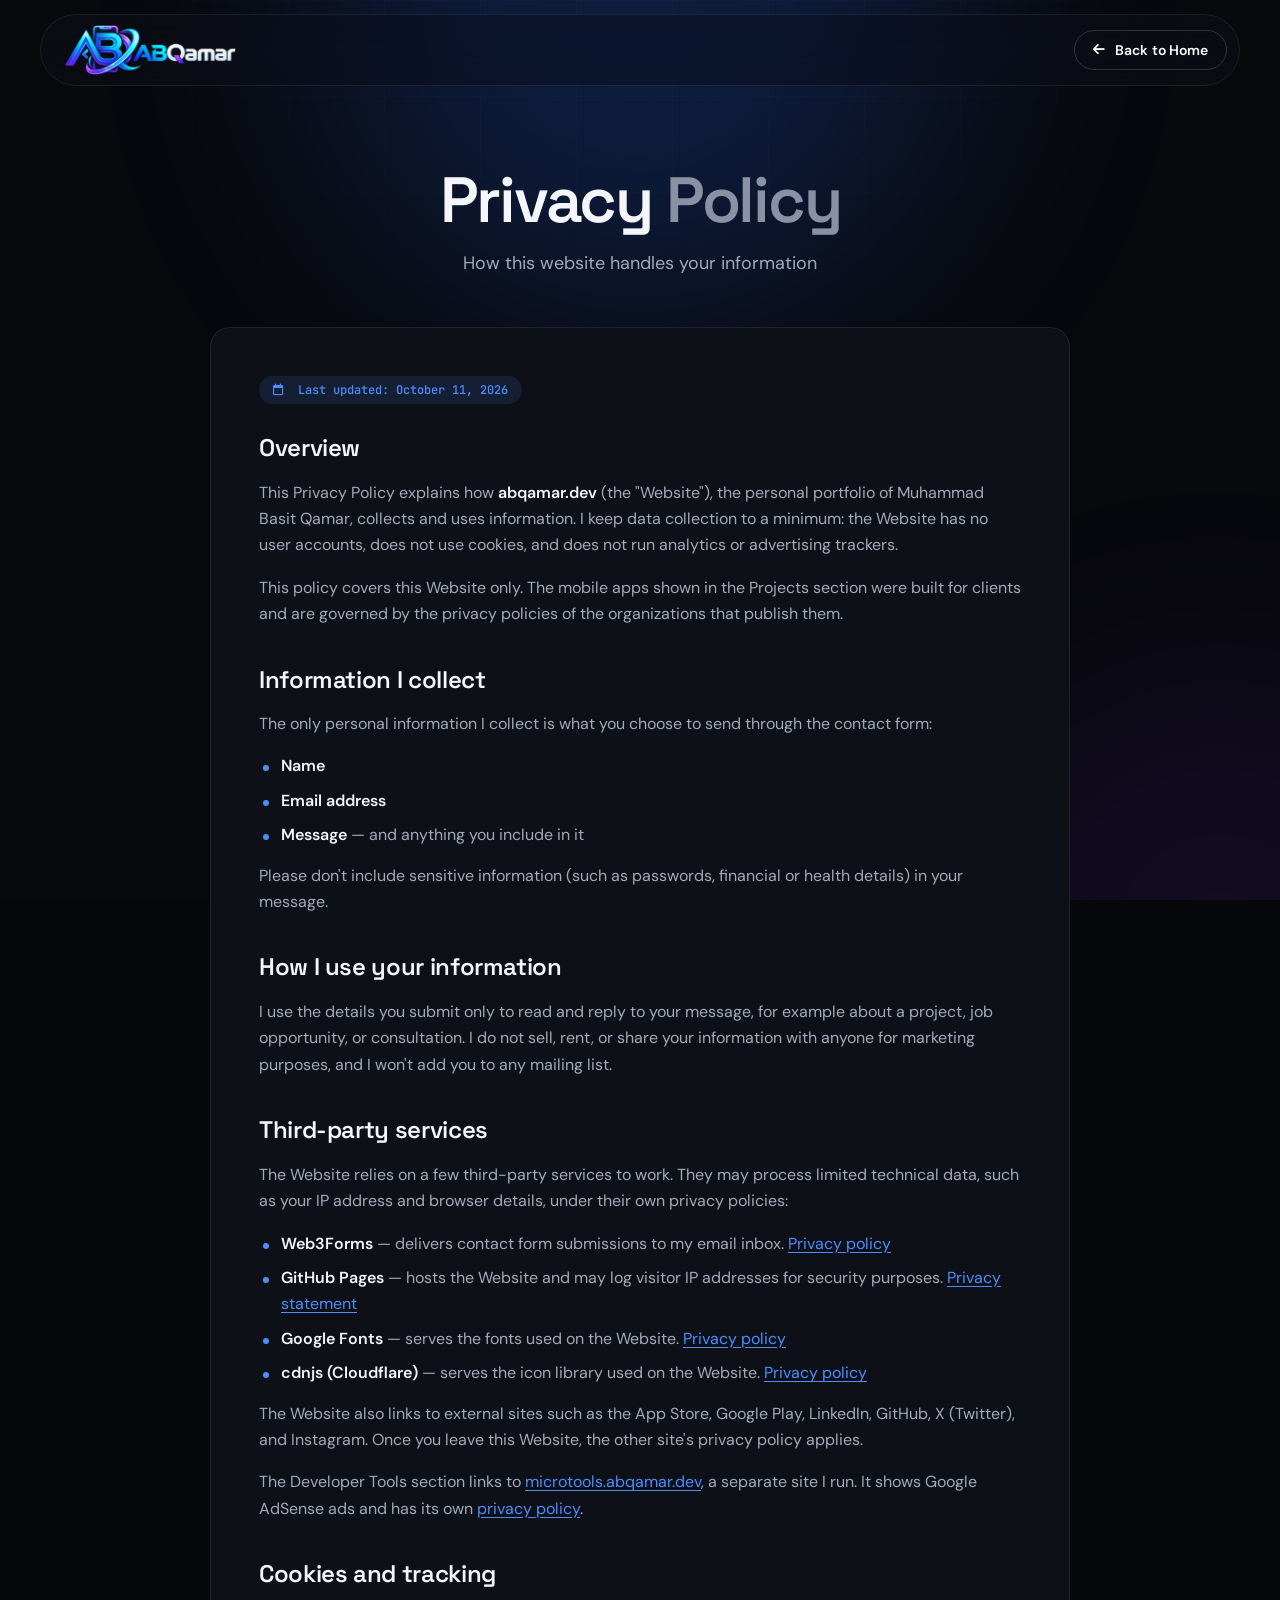
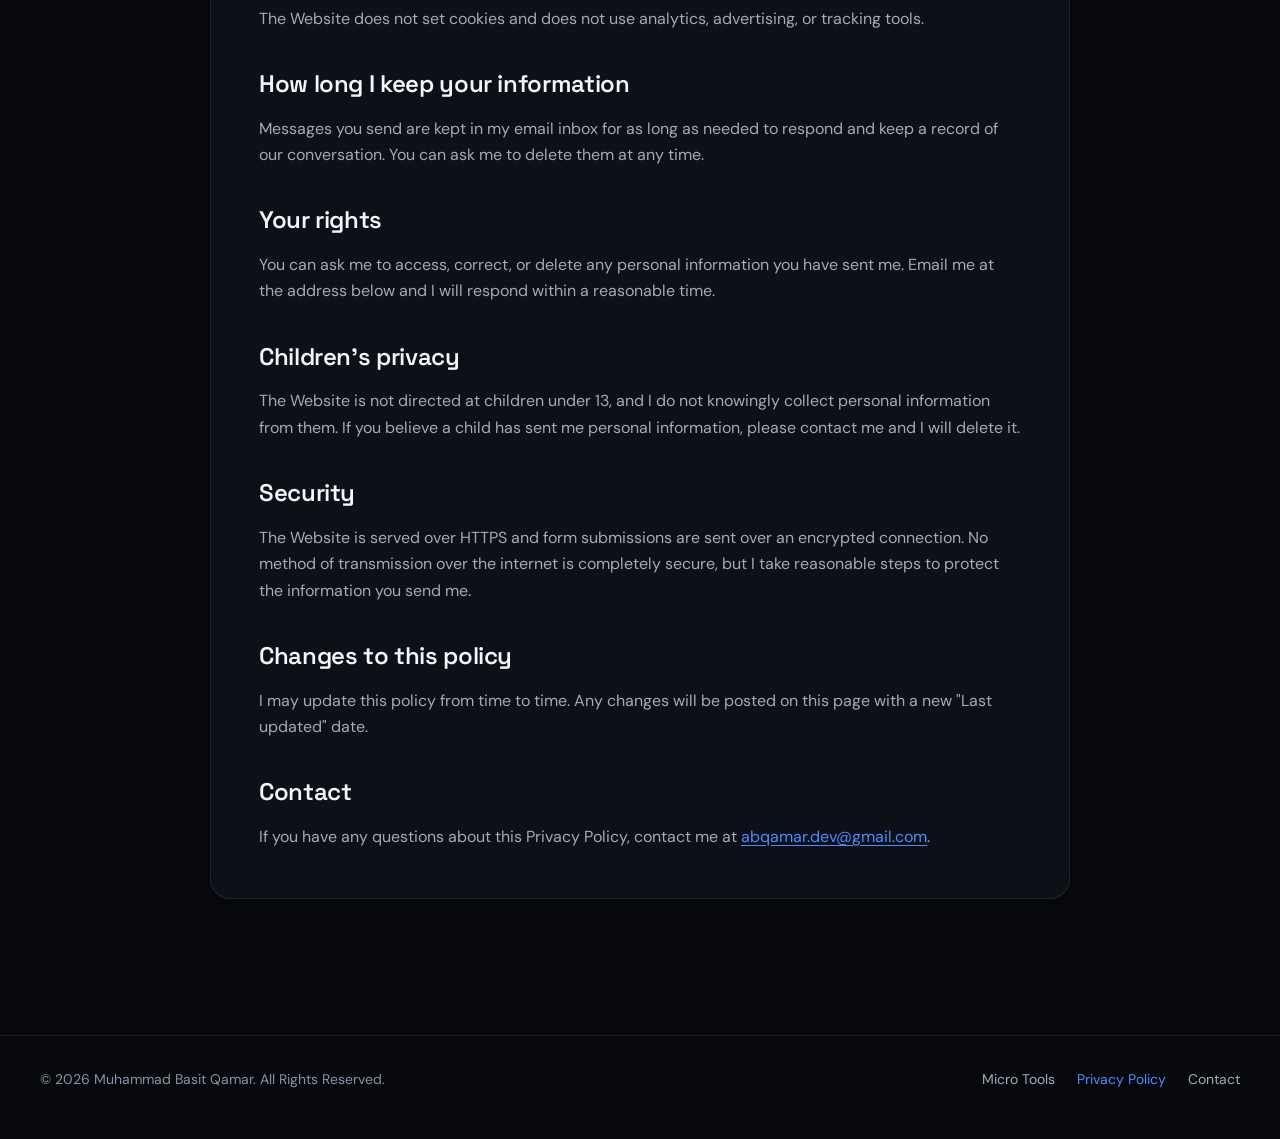
==== commit 22bac37a: "change theme color" ====
--- a/privacy.html
+++ b/privacy.html
@@ -26,7 +26,7 @@
 
   <link rel="preconnect" href="https://fonts.googleapis.com">
   <link rel="preconnect" href="https://fonts.gstatic.com" crossorigin>
-  <link href="https://fonts.googleapis.com/css2?family=DM+Sans:opsz,wght@9..40,400;9..40,500;9..40,600;9..40,700&family=Space+Grotesk:wght@500;600;700&display=swap" rel="stylesheet">
+  <link href="https://fonts.googleapis.com/css2?family=DM+Sans:opsz,wght@9..40,400;9..40,500;9..40,600;9..40,700&family=JetBrains+Mono:wght@400;500&family=Space+Grotesk:wght@500;600;700&display=swap" rel="stylesheet">
   <link rel="stylesheet" href="https://cdnjs.cloudflare.com/ajax/libs/font-awesome/6.5.2/css/all.min.css">
   <link rel="stylesheet" href="css/style.css">
 </head>
@@ -34,7 +34,6 @@
   <div class="bg" aria-hidden="true">
     <div class="blob blob-1"></div>
     <div class="blob blob-2"></div>
-    <div class="blob blob-3"></div>
     <div class="grid"></div>
   </div>
 
--- a/css/style.css
+++ b/css/style.css
@@ -1,72 +1,100 @@
 /* ==========================================================
    Muhammad Basit Qamar — Portfolio
-   Glassmorphism theme
+   Midnight Editorial: near-black canvas, one electric-blue accent,
+   editorial type, hairline surfaces. Glass is reserved for the nav.
    ========================================================== */
 
 :root {
-  --bg: #070a16;
-  --bg-2: #0c1124;
-  --text: #eef1ff;
-  --muted: #a3abc9;
-  --dim: #8b93b5;      /* 5.8:1 on cards (was 4.1:1) */
-
-  --violet: #7c5cff;
-  --cyan: #22d3ee;
-  --green: #3ddc84;   /* Android */
-  --pink: #f472b6;
-  --blue: #3b82f6;
-
-  --grad: linear-gradient(120deg, var(--violet) 0%, var(--cyan) 100%);
-  --grad-warm: linear-gradient(120deg, var(--pink) 0%, var(--violet) 100%);
-  /* filled controls with white text: both stops pass 4.5:1 */
-  --grad-btn: linear-gradient(120deg, #6346f0 0%, #2563eb 100%);
-
+  /* colour — every text token passes 4.5:1 on --bg, --surface and --surface-2 */
+  --bg: #07080c;
+  --surface: #0d1017;
+  --surface-2: #141924;
+  --line: rgba(255, 255, 255, 0.08);
+  --line-strong: rgba(255, 255, 255, 0.16);
+  --text: #f4f6fb;         /* 18.5:1 */
+  --muted: #a3aabb;        /*  8.6:1 */
+  --dim: #8a91a5;          /*  6.4:1 */
+  --accent: #4c8dff;       /*  6.3:1 — text, lines, icons (from the logo) */
+  --accent-strong: #2563eb;/* filled controls; white text 5.2:1 */
+  --accent-hover: #1d4ed8; /* white text 6.7:1 */
+  --accent-soft: rgba(76, 141, 255, 0.12);
+  --success: #3ddc84;
+  --danger: #fda4af;
+
+  /* type */
+  --font: "DM Sans", system-ui, -apple-system, "Segoe UI", Roboto, sans-serif;
+  --font-head: "Space Grotesk", var(--font);
+  --font-mono: "JetBrains Mono", ui-monospace, SFMono-Regular, Menlo, monospace;
+  --fs-12: 0.75rem;
+  --fs-14: 0.875rem;
+  --fs-16: 1rem;
+  --fs-18: 1.125rem;
+  --fs-24: 1.5rem;
+  --fs-32: 2rem;
+  --fs-display: clamp(2.75rem, 6vw, 5.25rem);
+  --fs-h2: clamp(2.25rem, 5vw, 4rem);
+
+  /* space (8pt) */
+  --sp-1: 8px;
+  --sp-2: 16px;
+  --sp-3: 24px;
+  --sp-4: 32px;
+  --sp-5: 48px;
+  --sp-6: 64px;
+  --sp-7: 96px;
+  --sp-8: 136px;
+
+  --radius: 20px;
+  --radius-sm: 12px;
+  --nav-h: 72px;
+
+  /* motion */
   --ease-out: cubic-bezier(0.22, 1, 0.36, 1);
-  --dur-fast: 180ms;
-  --dur: 260ms;
-
-  --shadow-1: 0 1px 0 rgba(255, 255, 255, 0.06) inset, 0 8px 24px rgba(0, 0, 0, 0.28);
-  --shadow-2: 0 1px 0 rgba(255, 255, 255, 0.08) inset, 0 22px 50px rgba(0, 0, 0, 0.45), 0 0 0 1px rgba(124, 92, 255, 0.35);
-
-  --glass-bg: rgba(255, 255, 255, 0.045);
-  --glass-bg-strong: rgba(255, 255, 255, 0.08);
-  --glass-border: rgba(255, 255, 255, 0.1);
-  --glass-shadow: var(--shadow-1);
-  --blur: blur(16px) saturate(150%);
-
-  --radius: 22px;
-  --radius-sm: 14px;
-  --nav-h: 72px;
-
-  --font: "DM Sans", system-ui, -apple-system, Segoe UI, Roboto, sans-serif;
-  --font-head: "Space Grotesk", var(--font);
-}
-
+  --dur-fast: 160ms;
+  --dur: 240ms;
+
+  --shadow-hover: 0 24px 60px rgba(0, 0, 0, 0.5);
+}
+
+/* ---------- Base ---------- */
 *,
 *::before,
 *::after { box-sizing: border-box; margin: 0; padding: 0; }
 
-html { scroll-behavior: smooth; scroll-padding-top: calc(var(--nav-h) + 16px); }
+html { scroll-behavior: smooth; scroll-padding-top: calc(var(--nav-h) + 24px); }
 
 body {
   font-family: var(--font);
+  font-size: var(--fs-16);
+  line-height: 1.65;
   background: var(--bg);
   color: var(--text);
-  font-size: 1rem;
-  line-height: 1.65;
   overflow-x: hidden;
   -webkit-font-smoothing: antialiased;
   text-rendering: optimizeLegibility;
 }
 
+img { max-width: 100%; display: block; }
+a { color: inherit; text-decoration: none; }
+ul { list-style: none; }
 a, button { touch-action: manipulation; }
 
-/* visible keyboard focus everywhere */
+::selection { background: rgba(76, 141, 255, 0.35); }
+
+::-webkit-scrollbar { width: 10px; }
+::-webkit-scrollbar-track { background: var(--bg); }
+::-webkit-scrollbar-thumb { background: var(--surface-2); border: 2px solid var(--bg); border-radius: 10px; }
+
 :where(a, button, [tabindex]):focus-visible {
-  outline: 2px solid var(--cyan);
+  outline: 2px solid var(--accent);
   outline-offset: 3px;
   border-radius: 8px;
 }
+
+.container { width: min(1200px, 100% - 32px); margin-inline: auto; }
+
+/* accent word inside a heading */
+.gradient-text { color: var(--accent); }
 
 .skip-link {
   position: fixed;
@@ -76,7 +104,7 @@
   border-radius: 10px;
   font-weight: 600;
   color: #fff;
-  background: var(--grad-btn);
+  background: var(--accent-strong);
   transform: translateY(-160%);
   transition: transform var(--dur) var(--ease-out);
 }
@@ -92,71 +120,31 @@
 .scroll-progress span {
   display: block;
   height: 100%;
-  background: var(--grad);
+  background: var(--accent);
   transform: scaleX(0);
   transform-origin: 0 50%;
-  box-shadow: 0 0 10px rgba(34, 211, 238, 0.6);
-}
-
-img { max-width: 100%; display: block; }
-a { color: inherit; text-decoration: none; }
-ul { list-style: none; }
-
-::selection { background: rgba(124, 92, 255, 0.45); }
-
-::-webkit-scrollbar { width: 10px; }
-::-webkit-scrollbar-track { background: var(--bg); }
-::-webkit-scrollbar-thumb { background: linear-gradient(var(--violet), var(--cyan)); border-radius: 10px; }
-
-.container { width: min(1180px, 100% - 32px); margin-inline: auto; }
-
-.gradient-text {
-  background: var(--grad);
-  -webkit-background-clip: text;
-  background-clip: text;
-  color: transparent;
-}
-
-/* ---------- Glass ---------- */
+}
+
+/* ---------- Surfaces ---------- */
+/* .glass is now a quiet solid surface; the nav adds real blur on top */
 .glass {
-  background: var(--glass-bg);
-  border: 1px solid var(--glass-border);
-  backdrop-filter: var(--blur);
-  -webkit-backdrop-filter: var(--blur);
-  box-shadow: var(--glass-shadow);
+  background: var(--surface);
+  border: 1px solid var(--line);
 }
 
 .card {
   border-radius: var(--radius);
-  padding: 32px;
+  padding: var(--sp-4);
   position: relative;
-  overflow: hidden;
-}
-
-/* subtle top highlight on glass cards */
-.card::before {
-  content: "";
-  position: absolute;
-  inset: 0;
-  border-radius: inherit;
-  padding: 1px;
-  background: linear-gradient(140deg, rgba(255, 255, 255, 0.28), transparent 40%, transparent 60%, rgba(124, 92, 255, 0.35));
-  -webkit-mask: linear-gradient(#000 0 0) content-box, linear-gradient(#000 0 0);
-  -webkit-mask-composite: xor;
-  mask-composite: exclude;
-  pointer-events: none;
-}
-
+}
 .card h3 {
   font-family: var(--font-head);
-  font-size: 1.35rem;
+  font-size: var(--fs-24);
   font-weight: 600;
-  letter-spacing: -0.01em;
-  margin-bottom: 14px;
-  color: var(--text);
-}
-
-.card p { color: var(--muted); margin-bottom: 14px; }
+  letter-spacing: -0.015em;
+  margin-bottom: var(--sp-2);
+}
+.card p { color: var(--muted); margin-bottom: var(--sp-2); }
 .card p:last-child { margin-bottom: 0; }
 
 /* ---------- Background ---------- */
@@ -165,67 +153,38 @@
   inset: 0;
   z-index: -1;
   overflow: hidden;
-  background:
-    radial-gradient(1200px 800px at 10% -10%, #151a3a 0%, transparent 60%),
-    radial-gradient(1000px 700px at 110% 110%, #10213a 0%, transparent 60%),
-    var(--bg);
-}
-
+  background: var(--bg);
+}
 .blob {
   position: absolute;
   border-radius: 50%;
-  filter: blur(90px);
-  opacity: 0.55;
+  filter: blur(120px);
   will-change: transform;
 }
-.blob-1 { width: 560px; height: 560px; background: var(--violet); top: -160px; left: -140px; opacity: 0.34; animation: float1 32s ease-in-out infinite; }
-.blob-2 { width: 480px; height: 480px; background: var(--cyan); bottom: -180px; right: -120px; opacity: 0.22; animation: float2 38s ease-in-out infinite; }
-.blob-3 { width: 380px; height: 380px; background: var(--pink); top: 40%; left: 55%; opacity: 0.12; animation: float3 44s ease-in-out infinite; }
-.blob-4 { width: 300px; height: 300px; background: var(--green); top: 60%; left: 5%; opacity: 0.06; animation: float2 48s ease-in-out infinite reverse; }
-
-/* fine film grain — removes gradient banding, reads as "printed" */
+.blob-1 { width: 640px; height: 640px; top: -320px; left: 50%; margin-left: -320px; background: var(--accent-strong); opacity: 0.22; animation: drift 40s ease-in-out infinite; }
+.blob-2 { width: 520px; height: 520px; bottom: -300px; right: -200px; background: #6d28d9; opacity: 0.12; animation: drift 52s ease-in-out infinite reverse; }
+@keyframes drift {
+  0%, 100% { transform: translate(0, 0); }
+  50% { transform: translate(-6vw, 6vh); }
+}
+.grid {
+  position: absolute;
+  inset: 0;
+  background-image:
+    linear-gradient(rgba(255, 255, 255, 0.02) 1px, transparent 1px),
+    linear-gradient(90deg, rgba(255, 255, 255, 0.02) 1px, transparent 1px);
+  background-size: 96px 96px;
+  mask-image: radial-gradient(ellipse 70% 50% at 50% 0%, #000 20%, transparent 80%);
+  -webkit-mask-image: radial-gradient(ellipse 70% 50% at 50% 0%, #000 20%, transparent 80%);
+}
+/* film grain — removes banding, reads as print */
 .bg::after {
   content: "";
   position: absolute;
   inset: 0;
-  opacity: 0.06;
+  opacity: 0.05;
   mix-blend-mode: overlay;
   background-image: url("data:image/svg+xml,%3Csvg xmlns='http://www.w3.org/2000/svg' width='160' height='160'%3E%3Cfilter id='n'%3E%3CfeTurbulence type='fractalNoise' baseFrequency='0.85' numOctaves='3' stitchTiles='stitch'/%3E%3C/filter%3E%3Crect width='100%25' height='100%25' filter='url(%23n)'/%3E%3C/svg%3E");
-}
-
-@keyframes float1 {
-  0%, 100% { transform: translate(0, 0) scale(1); }
-  33% { transform: translate(18vw, 12vh) scale(1.15); }
-  66% { transform: translate(6vw, 30vh) scale(0.9); }
-}
-@keyframes float2 {
-  0%, 100% { transform: translate(0, 0) scale(1); }
-  50% { transform: translate(-20vw, -25vh) scale(1.2); }
-}
-@keyframes float3 {
-  0%, 100% { transform: translate(0, 0) scale(1); }
-  33% { transform: translate(-25vw, -20vh) scale(1.2); }
-  66% { transform: translate(-10vw, 15vh) scale(0.85); }
-}
-
-.grid {
-  position: absolute;
-  inset: 0;
-  background-image:
-    linear-gradient(rgba(255, 255, 255, 0.025) 1px, transparent 1px),
-    linear-gradient(90deg, rgba(255, 255, 255, 0.025) 1px, transparent 1px);
-  background-size: 64px 64px;
-  mask-image: radial-gradient(ellipse at center, #000 30%, transparent 75%);
-  -webkit-mask-image: radial-gradient(ellipse at center, #000 30%, transparent 75%);
-}
-
-#particles { position: absolute; inset: 0; width: 100%; height: 100%; }
-
-.spotlight {
-  position: absolute;
-  inset: 0;
-  background: radial-gradient(520px circle at var(--mx, 50%) var(--my, 30%), rgba(124, 92, 255, 0.08), transparent 60%);
-  transition: background 0.1s;
 }
 
 /* ---------- Buttons ---------- */
@@ -234,37 +193,23 @@
   align-items: center;
   justify-content: center;
   gap: 10px;
-  padding: 14px 26px;
-  border-radius: 14px;
-  font-weight: 600;
-  font-size: 0.98rem;
-  font-family: inherit;
-  border: 0;
+  min-height: 48px;
+  padding: 12px 24px;
+  border-radius: 999px;
+  border: 1px solid transparent;
+  font: 600 var(--fs-16) var(--font);
+  letter-spacing: 0.005em;
+  color: #fff;
   cursor: pointer;
-  transition: transform var(--dur) var(--ease-out), box-shadow var(--dur) var(--ease-out), background var(--dur) var(--ease-out);
-  position: relative;
-  overflow: hidden;
-  color: #fff;
-  letter-spacing: 0.01em;
-}
-.btn-primary {
-  background: var(--grad-btn);
-  box-shadow: 0 1px 0 rgba(255, 255, 255, 0.25) inset, 0 10px 28px rgba(79, 70, 229, 0.45);
-}
-.btn-primary::after {
-  content: "";
-  position: absolute;
-  top: 0; left: -120%;
-  width: 60%; height: 100%;
-  background: linear-gradient(100deg, transparent, rgba(255, 255, 255, 0.4), transparent);
-  transform: skewX(-20deg);
-  transition: left 0.7s var(--ease-out);
-}
-.btn-primary:hover::after { left: 140%; }
-.btn-primary:hover { transform: translateY(-2px); box-shadow: 0 1px 0 rgba(255, 255, 255, 0.25) inset, 0 16px 38px rgba(37, 99, 235, 0.5); }
-.btn-ghost:hover { transform: translateY(-2px); background: var(--glass-bg-strong); }
+  transition: transform var(--dur) var(--ease-out), background var(--dur-fast), border-color var(--dur-fast), color var(--dur-fast);
+}
+.btn i { font-size: 0.95em; }
+.btn-primary { background: var(--accent-strong); }
+.btn-primary:hover { background: var(--accent-hover); transform: translateY(-2px); }
+.btn-ghost { background: transparent; border-color: var(--line-strong); }
+.btn-ghost:hover { border-color: var(--text); transform: translateY(-2px); }
 .btn:active { transform: translateY(0) scale(0.98); transition-duration: 90ms; }
-.btn-sm { padding: 10px 18px; font-size: 0.9rem; border-radius: 12px; }
+.btn-sm { min-height: 40px; padding: 8px 18px; font-size: var(--fs-14); }
 .btn-block { width: 100%; }
 
 /* ---------- Navigation ---------- */
@@ -276,53 +221,47 @@
   padding-inline: 16px;
 }
 .nav {
-  max-width: 1180px;
+  max-width: 1200px;
   margin-inline: auto;
   height: var(--nav-h);
-  border-radius: 20px;
+  border-radius: 999px;
   display: flex;
   align-items: center;
   justify-content: space-between;
-  padding: 0 14px 0 26px;
-  transition: background 0.3s, box-shadow 0.3s;
-}
-.nav-wrap.scrolled .nav { background: rgba(10, 14, 30, 0.72); box-shadow: var(--shadow-1), 0 12px 40px rgba(0, 0, 0, 0.35); }
-
-.logo {
-  display: flex;
-  align-items: center;
-  flex: none;
-}
-.logo img {
-  height: 54px;
-  width: auto;
-  filter: drop-shadow(0 0 10px rgba(34, 211, 238, 0.25));
-  transition: transform 0.3s ease, filter 0.3s ease;
-}
-.logo:hover img {
-  transform: scale(1.04);
-  filter: drop-shadow(0 0 16px rgba(124, 92, 255, 0.55));
-}
-
-.nav-links { display: flex; gap: 6px; }
+  padding: 0 12px 0 24px;
+  transition: background var(--dur), border-color var(--dur);
+}
+.nav.glass {
+  background: rgba(13, 16, 23, 0.55);
+  border-color: var(--line);
+  backdrop-filter: blur(16px) saturate(150%);
+  -webkit-backdrop-filter: blur(16px) saturate(150%);
+}
+.nav-wrap.scrolled .nav.glass { background: rgba(13, 16, 23, 0.82); border-color: var(--line-strong); }
+
+.logo { display: flex; align-items: center; flex: none; }
+.logo img { height: 50px; width: auto; transition: transform var(--dur) var(--ease-out); }
+.logo:hover img { transform: scale(1.03); }
+
+.nav-links { display: flex; gap: 4px; }
 .nav-links a {
   display: block;
-  padding: 9px 16px;
-  border-radius: 12px;
+  padding: 8px 16px;
+  border-radius: 999px;
   color: var(--muted);
   font-weight: 500;
-  font-size: 0.95rem;
+  font-size: var(--fs-14);
   transition: color var(--dur-fast), background var(--dur-fast);
 }
 .nav-links a:hover { color: var(--text); }
-.nav-links a.active { color: var(--text); background: var(--glass-bg-strong); box-shadow: inset 0 0 0 1px var(--glass-border); }
+.nav-links a.active { color: var(--text); background: var(--surface-2); }
 
 .menu-toggle {
   display: none;
   width: 44px; height: 44px;
-  border-radius: 12px;
-  background: var(--glass-bg-strong);
-  border: 1px solid var(--glass-border);
+  border-radius: 50%;
+  background: var(--surface-2);
+  border: 1px solid var(--line);
   cursor: pointer;
   flex-direction: column;
   justify-content: center;
@@ -330,44 +269,42 @@
   gap: 5px;
 }
 .menu-toggle span {
-  width: 20px; height: 2px;
+  width: 18px; height: 2px;
   background: var(--text);
   border-radius: 2px;
-  transition: transform 0.3s, opacity 0.3s;
+  transition: transform var(--dur), opacity var(--dur);
 }
 .menu-toggle[aria-expanded="true"] span:nth-child(1) { transform: translateY(7px) rotate(45deg); }
 .menu-toggle[aria-expanded="true"] span:nth-child(2) { opacity: 0; }
 .menu-toggle[aria-expanded="true"] span:nth-child(3) { transform: translateY(-7px) rotate(-45deg); }
 
 /* ---------- Sections ---------- */
-.section { padding: 128px 0; position: relative; }
-
-.section-head { margin-bottom: 56px; max-width: 720px; }
+.section { padding: var(--sp-8) 0; position: relative; }
+main > .section + .section { border-top: 1px solid var(--line); }
+
+.section-head { margin-bottom: var(--sp-6); max-width: 760px; }
 .eyebrow {
   display: inline-flex;
   align-items: center;
   gap: 12px;
-  margin-bottom: 18px;
-  font-size: 0.8rem;
-  font-weight: 600;
-  letter-spacing: 0.18em;
+  margin-bottom: var(--sp-3);
+  font: 500 var(--fs-12) var(--font-mono);
+  letter-spacing: 0.14em;
   text-transform: uppercase;
   color: var(--muted);
 }
-.eyebrow::after {
-  content: "";
-  width: 48px; height: 1px;
-  background: linear-gradient(90deg, var(--cyan), transparent);
-}
-.eyebrow-num { font-family: var(--font-head); color: var(--cyan); letter-spacing: 0.08em; }
+.eyebrow::after { content: ""; width: 40px; height: 1px; background: var(--line-strong); }
+.eyebrow-num { color: var(--accent); }
 .section-head h2 {
   font-family: var(--font-head);
-  font-size: clamp(2.2rem, 5vw, 3.6rem);
-  font-weight: 700;
-  line-height: 1.05;
-  letter-spacing: -0.03em;
-}
-.section-head p { color: var(--muted); font-size: 1.08rem; margin-top: 14px; }
+  font-size: var(--fs-h2);
+  font-weight: 600;
+  line-height: 1.02;
+  letter-spacing: -0.035em;
+}
+/* two-tone editorial headline */
+.section-head .gradient-text { color: var(--dim); }
+.section-head p { color: var(--muted); font-size: var(--fs-18); margin-top: var(--sp-2); }
 
 /* ---------- Hero ---------- */
 .hero {
@@ -375,13 +312,14 @@
   min-height: 100svh;
   display: flex;
   align-items: center;
-  padding-top: calc(var(--nav-h) + 60px);
+  padding-top: calc(var(--nav-h) + var(--sp-6));
+  padding-bottom: var(--sp-6);
   overflow-x: clip;
 }
 .hero-inner {
   display: grid;
-  grid-template-columns: 1.15fr 0.85fr;
-  gap: 40px;
+  grid-template-columns: 1.3fr 0.7fr;
+  gap: var(--sp-5);
   align-items: center;
 }
 
@@ -389,67 +327,59 @@
   display: inline-flex;
   align-items: center;
   gap: 10px;
-  padding: 8px 16px;
+  padding: 6px 14px;
   border-radius: 999px;
-  font-size: 0.85rem;
+  font: 500 var(--fs-12) var(--font-mono);
+  letter-spacing: 0.06em;
   color: var(--muted);
-  margin-bottom: 26px;
+  margin-bottom: var(--sp-4);
 }
 .pulse {
-  width: 9px; height: 9px;
+  width: 8px; height: 8px;
   border-radius: 50%;
-  background: var(--green);
-  box-shadow: 0 0 0 0 rgba(61, 220, 132, 0.7);
-  animation: pulse 2s infinite;
+  background: var(--success);
+  box-shadow: 0 0 0 0 rgba(61, 220, 132, 0.6);
+  animation: pulse 2.4s infinite;
 }
 @keyframes pulse {
-  70% { box-shadow: 0 0 0 10px rgba(61, 220, 132, 0); }
+  70% { box-shadow: 0 0 0 8px rgba(61, 220, 132, 0); }
   100% { box-shadow: 0 0 0 0 rgba(61, 220, 132, 0); }
 }
 
-.hello { color: var(--muted); font-size: clamp(1.1rem, 2vw, 1.5rem); }
+.hello { color: var(--muted); font-size: var(--fs-18); }
 .hero-name {
   font-family: var(--font-head);
-  font-size: clamp(2.6rem, 6.4vw, 5rem);
-  line-height: 1.05;
-  font-weight: 700;
-  margin: 6px 0 18px;
-  letter-spacing: -0.035em;
+  font-size: var(--fs-display);
+  font-weight: 600;
+  line-height: 0.98;
+  letter-spacing: -0.045em;
+  margin: var(--sp-1) 0 var(--sp-3);
 }
 .hero-role {
-  font-family: var(--font-head);
-  font-size: clamp(1.15rem, 2.4vw, 1.75rem);
-  font-weight: 600;
+  font: 500 clamp(1rem, 1.6vw, 1.25rem) var(--font-mono);
   min-height: 1.6em;
-  color: var(--cyan);
-  letter-spacing: 0.5px;
-}
-.caret { color: var(--violet); animation: blink 1s steps(1) infinite; margin-left: 2px; }
+  color: var(--accent);
+}
+.caret { color: var(--muted); animation: blink 1s steps(1) infinite; margin-left: 2px; }
 @keyframes blink { 50% { opacity: 0; } }
 
-.hero-desc { color: var(--muted); max-width: 540px; margin: 18px 0 32px; font-size: 1.1rem; line-height: 1.7; }
-
-.hero-actions { display: flex; flex-wrap: wrap; gap: 14px; margin-bottom: 34px; }
-
-.socials { display: flex; flex-wrap: wrap; gap: 12px; }
+.hero-desc { color: var(--muted); max-width: 520px; margin: var(--sp-3) 0 var(--sp-5); font-size: var(--fs-18); line-height: 1.7; }
+.hero-actions { display: flex; flex-wrap: wrap; gap: 12px; margin-bottom: var(--sp-5); }
+
+.socials { display: flex; flex-wrap: wrap; gap: 10px; }
 .socials a {
-  width: 46px; height: 46px;
-  border-radius: 14px;
+  width: 44px; height: 44px;
+  border-radius: 50%;
   display: grid;
   place-items: center;
   color: var(--muted);
-  font-size: 1.1rem;
-  box-shadow: none;
-  transition: transform var(--dur) var(--ease-out), color var(--dur-fast), background var(--dur-fast), border-color var(--dur-fast);
-}
-.socials a:hover {
-  transform: translateY(-3px);
-  color: #fff;
-  background: rgba(124, 92, 255, 0.35);
-  border-color: rgba(124, 92, 255, 0.6);
-}
-
-/* Phone mockup */
+  background: transparent;
+  border: 1px solid var(--line-strong);
+  transition: color var(--dur-fast), border-color var(--dur-fast), transform var(--dur) var(--ease-out);
+}
+.socials a:hover { color: var(--text); border-color: var(--text); transform: translateY(-2px); }
+
+/* phone mockup */
 .hero-visual {
   position: relative;
   display: grid;
@@ -459,135 +389,130 @@
 .ring {
   position: absolute;
   border-radius: 50%;
-  border: 1px dashed rgba(255, 255, 255, 0.14);
-}
-.ring-1 { width: 440px; height: 440px; animation: spin 40s linear infinite; }
-.ring-2 { width: 540px; height: 540px; border-style: solid; border-color: rgba(124, 92, 255, 0.15); animation: spin 60s linear infinite reverse; }
+  border: 1px solid var(--line);
+}
+.ring-1 { width: 420px; height: 420px; animation: spin 60s linear infinite; }
+.ring-2 { width: 540px; height: 540px; border-style: dashed; opacity: 0.6; }
 .ring-1::after {
   content: "";
   position: absolute;
-  top: -6px; left: 50%;
-  width: 12px; height: 12px;
+  top: -4px; left: 50%;
+  width: 8px; height: 8px;
   border-radius: 50%;
-  background: var(--cyan);
-  box-shadow: 0 0 20px var(--cyan);
+  background: var(--accent);
+  box-shadow: 0 0 16px var(--accent);
 }
 @keyframes spin { to { transform: rotate(360deg); } }
 
 .phone {
   position: relative;
-  width: 270px;
-  height: 550px;
-  border-radius: 46px;
-  padding: 12px;
-  background: linear-gradient(160deg, rgba(255, 255, 255, 0.18), rgba(255, 255, 255, 0.04));
-  border: 1px solid rgba(255, 255, 255, 0.22);
-  backdrop-filter: var(--blur);
-  -webkit-backdrop-filter: var(--blur);
-  box-shadow: 0 30px 80px rgba(0, 0, 0, 0.55), 0 0 60px rgba(124, 92, 255, 0.35), inset 0 0 0 1px rgba(255, 255, 255, 0.05);
-  animation: hover 6s ease-in-out infinite;
+  width: 260px;
+  height: 530px;
+  border-radius: 44px;
+  padding: 10px;
+  background: linear-gradient(160deg, #1c2230, #0b0e14);
+  border: 1px solid var(--line-strong);
+  box-shadow: 0 40px 90px rgba(0, 0, 0, 0.6), 0 0 0 1px rgba(255, 255, 255, 0.04) inset;
+  animation: hover 7s ease-in-out infinite;
   transform-style: preserve-3d;
 }
 @keyframes hover {
   0%, 100% { translate: 0 0; }
-  50% { translate: 0 -16px; }
+  50% { translate: 0 -12px; }
 }
 .phone-notch {
   position: absolute;
-  top: 22px; left: 50%;
+  top: 20px; left: 50%;
   transform: translateX(-50%);
-  width: 90px; height: 24px;
+  width: 86px; height: 22px;
   border-radius: 20px;
-  background: #05070f;
+  background: #05070b;
   z-index: 2;
 }
 .phone-screen {
   position: relative;
   width: 100%; height: 100%;
-  border-radius: 36px;
+  border-radius: 34px;
   overflow: hidden;
   background: #0b0b0b;
 }
 .phone-screen img { width: 100%; height: 100%; object-fit: cover; }
 .phone-overlay {
   position: absolute;
-  left: 12px; right: 12px; bottom: 14px;
-  padding: 14px 16px;
-  border-radius: 20px;
-  background: rgba(10, 12, 28, 0.45);
-  border: 1px solid rgba(255, 255, 255, 0.15);
-  backdrop-filter: blur(14px);
-  -webkit-backdrop-filter: blur(14px);
+  left: 10px; right: 10px; bottom: 12px;
+  padding: 12px 14px;
+  border-radius: 18px;
+  background: rgba(7, 8, 12, 0.6);
+  border: 1px solid var(--line-strong);
+  backdrop-filter: blur(12px);
+  -webkit-backdrop-filter: blur(12px);
   display: flex;
   flex-direction: column;
 }
-.phone-title { font-family: var(--font-head); font-weight: 700; }
-.phone-sub { font-size: 0.8rem; color: var(--muted); }
-.phone-sub i { color: var(--cyan); margin-right: 4px; }
+.phone-title { font-family: var(--font-head); font-weight: 600; }
+.phone-sub { font-size: var(--fs-12); color: var(--muted); }
+.phone-sub i { color: var(--accent); margin-right: 4px; }
 
 .chip {
   position: absolute;
-  padding: 10px 16px;
-  border-radius: 14px;
-  font-weight: 600;
-  font-size: 0.9rem;
+  padding: 8px 14px;
+  border-radius: 999px;
+  font: 500 var(--fs-12) var(--font-mono);
+  letter-spacing: 0.02em;
   display: flex;
   align-items: center;
   gap: 8px;
   white-space: nowrap;
-}
-.chip i { font-size: 1.05rem; }
-.chip-1 { top: 14%; left: 0; animation: bob 5s ease-in-out infinite; }
-.chip-1 i { color: var(--green); }
-.chip-2 { top: 30%; right: -10px; animation: bob 6s ease-in-out infinite 0.6s; }
-.chip-2 i { color: var(--cyan); }
-.chip-3 { bottom: 24%; left: 2%; animation: bob 5.5s ease-in-out infinite 1.2s; }
-.chip-4 { bottom: 10%; right: 4%; animation: bob 6.5s ease-in-out infinite 0.3s; }
-.chip-4 i { color: var(--violet); }
+  background: rgba(13, 16, 23, 0.85);
+  border-color: var(--line-strong);
+}
+.chip i { font-size: 0.95rem; color: var(--accent); }
+.chip-1 { top: 14%; left: 0; animation: bob 6s ease-in-out infinite; }
+.chip-1 i { color: var(--success); }
+.chip-2 { top: 30%; right: -8px; animation: bob 7s ease-in-out infinite 0.6s; }
+.chip-3 { bottom: 24%; left: 2%; animation: bob 6.5s ease-in-out infinite 1.2s; }
+.chip-3 i { color: var(--text); }
+.chip-4 { bottom: 10%; right: 4%; animation: bob 7.5s ease-in-out infinite 0.3s; }
 @keyframes bob {
   0%, 100% { transform: translateY(0); }
-  50% { transform: translateY(-14px); }
+  50% { transform: translateY(-10px); }
 }
 
 .scroll-hint {
   position: absolute;
   bottom: 28px; left: 50%;
   transform: translateX(-50%);
-  width: 26px; height: 42px;
+  width: 24px; height: 40px;
   border-radius: 20px;
-  border: 2px solid rgba(255, 255, 255, 0.3);
+  border: 1px solid var(--line-strong);
 }
 .scroll-hint span {
   position: absolute;
   top: 8px; left: 50%;
-  width: 4px; height: 8px;
-  margin-left: -2px;
-  border-radius: 4px;
-  background: var(--cyan);
-  animation: scroll 1.8s ease-in-out infinite;
+  width: 3px; height: 8px;
+  margin-left: -1.5px;
+  border-radius: 3px;
+  background: var(--accent);
+  animation: scroll 2s ease-in-out infinite;
 }
 @keyframes scroll {
   0% { opacity: 0; transform: translateY(0); }
   40% { opacity: 1; }
-  100% { opacity: 0; transform: translateY(14px); }
+  100% { opacity: 0; transform: translateY(12px); }
 }
 
 /* ---------- Proof strip ---------- */
-.trust {
-  border-block: 1px solid rgba(255, 255, 255, 0.06);
-  background: linear-gradient(90deg, transparent, rgba(255, 255, 255, 0.025), transparent);
-}
+.trust { border-block: 1px solid var(--line); }
 .trust-inner {
   display: flex;
   align-items: center;
-  gap: 18px 36px;
-  padding: 26px 0;
+  gap: var(--sp-2) var(--sp-5);
+  padding: var(--sp-3) 0;
 }
 .trust-label {
   flex: none;
-  font-size: 0.78rem;
-  font-weight: 600;
-  letter-spacing: 0.18em;
+  font: 500 var(--fs-12) var(--font-mono);
+  letter-spacing: 0.14em;
   text-transform: uppercase;
   color: var(--dim);
 }
@@ -597,12 +522,12 @@
   flex-wrap: wrap;
   align-items: center;
   justify-content: space-between;
-  gap: 10px 20px;
+  gap: 10px 24px;
 }
 .trust-list li {
   font-family: var(--font-head);
   font-weight: 500;
-  font-size: 0.94rem;
+  font-size: 0.95rem;
   color: var(--muted);
   white-space: nowrap;
   transition: color var(--dur-fast);
@@ -612,462 +537,381 @@
 /* ---------- About ---------- */
 .about-grid {
   display: grid;
-  grid-template-columns: 0.85fr 1.15fr;
-  gap: 40px;
+  grid-template-columns: 0.8fr 1.2fr;
+  gap: var(--sp-5);
   align-items: start;
 }
-.photo-frame {
-  border-radius: 28px;
-  padding: 12px;
-  position: relative;
-}
-.photo-frame::after {
-  content: "";
-  position: absolute;
-  inset: -2px;
-  border-radius: 30px;
-  background: conic-gradient(from var(--angle, 0deg), var(--violet), var(--cyan), var(--pink), var(--violet));
-  z-index: -1;
-  filter: blur(18px);
-  opacity: 0.55;
-  animation: rotate 8s linear infinite;
-}
-@property --angle { syntax: "<angle>"; initial-value: 0deg; inherits: false; }
-@keyframes rotate { to { --angle: 360deg; } }
-
+.photo-frame { border-radius: var(--radius); padding: 10px; }
 .photo-frame img {
-  border-radius: 20px;
+  border-radius: 14px;
   aspect-ratio: 1 / 1.05;
   object-fit: cover;
   width: 100%;
+  height: auto;
 }
 
 .stats {
   display: grid;
   grid-template-columns: repeat(3, 1fr);
-  gap: 14px;
-  margin-top: 22px;
+  gap: 1px;
+  margin-top: var(--sp-3);
+  border: 1px solid var(--line);
+  border-radius: var(--radius);
+  overflow: hidden;
+  background: var(--line);
 }
 .stat {
-  border-radius: var(--radius-sm);
-  padding: 18px 10px;
+  padding: var(--sp-3) var(--sp-1);
   text-align: center;
-  box-shadow: none;
+  border: 0;
+  border-radius: 0;
 }
 .stat strong {
   font-family: var(--font-head);
-  font-size: 2.1rem;
+  font-size: var(--fs-32);
+  font-weight: 600;
   letter-spacing: -0.03em;
-  background: var(--grad);
-  -webkit-background-clip: text;
-  background-clip: text;
-  color: transparent;
-}
-.stat span { font-weight: 600; margin-left: 2px; }
-.stat small { display: block; color: var(--dim); font-size: 0.78rem; }
-
-.about-content { display: grid; gap: 24px; }
-
-.skills { display: grid; grid-template-columns: 1fr 1fr; gap: 20px 28px; }
+}
+.stat span { font-weight: 600; color: var(--accent); margin-left: 2px; }
+.stat small { display: block; color: var(--dim); font: 500 var(--fs-12) var(--font-mono); letter-spacing: 0.04em; margin-top: 2px; }
+
+.about-content { display: grid; gap: var(--sp-3); }
+
+.skills { display: grid; grid-template-columns: 1fr 1fr; gap: var(--sp-3) var(--sp-4); }
 .skill-top {
   display: flex;
   justify-content: space-between;
   align-items: center;
-  margin-bottom: 8px;
-  font-weight: 600;
-}
-.skill-top i { width: 20px; color: var(--cyan); margin-right: 8px; }
-.skill-top span:last-child { color: var(--cyan); font-size: 0.9rem; }
-.bar {
-  height: 6px;
-  border-radius: 6px;
-  background: rgba(255, 255, 255, 0.07);
-  overflow: hidden;
-}
+  margin-bottom: 10px;
+  font-weight: 500;
+}
+.skill-top i { width: 20px; color: var(--accent); margin-right: 8px; }
+.skill-top span:last-child { color: var(--muted); font: 500 var(--fs-12) var(--font-mono); }
+.bar { height: 2px; background: var(--line-strong); overflow: hidden; }
 .bar-fill {
   height: 100%;
   width: 0;
-  border-radius: 8px;
-  background: var(--grad);
-  box-shadow: 0 0 12px rgba(34, 211, 238, 0.45);
+  background: var(--accent);
   transition: width 1.4s var(--ease-out);
 }
 
-/* ---------- Experience timeline ---------- */
-.timeline { position: relative; }
+/* ---------- Experience (editorial list) ---------- */
+.timeline { position: relative; padding-left: var(--sp-5); }
 .timeline::before {
   content: "";
   position: absolute;
   top: 0; bottom: 0;
-  left: 50%;
-  width: 2px;
-  transform: translateX(-50%);
-  background: linear-gradient(var(--violet), var(--cyan), transparent);
-}
-.tl-item {
-  position: relative;
-  width: 50%;
-  padding: 0 44px 44px 0;
-}
-.tl-item:nth-child(even) { margin-left: 50%; padding: 0 0 44px 44px; }
+  left: 9px;
+  width: 1px;
+  background: var(--line-strong);
+}
+.tl-item { position: relative; padding-bottom: var(--sp-3); }
+.tl-item:last-child { padding-bottom: 0; }
 .tl-dot {
   position: absolute;
-  top: 30px;
-  right: -9px;
-  width: 18px; height: 18px;
+  top: 34px;
+  left: calc(-1 * var(--sp-5) + 4px);
+  width: 11px; height: 11px;
   border-radius: 50%;
   background: var(--bg);
-  border: 3px solid var(--cyan);
-  box-shadow: 0 0 18px var(--cyan);
+  border: 2px solid var(--accent);
   z-index: 1;
 }
-.tl-item:nth-child(even) .tl-dot { right: auto; left: -9px; border-color: var(--violet); box-shadow: 0 0 18px var(--violet); }
-
-.tl-card { padding: 26px 28px; transition: transform var(--dur) var(--ease-out), background var(--dur), box-shadow var(--dur); }
-.tl-card:hover { transform: translateY(-4px); background: var(--glass-bg-strong); box-shadow: var(--shadow-2); }
+
+.tl-card {
+  display: grid;
+  grid-template-columns: minmax(220px, 0.8fr) 1.2fr;
+  grid-template-areas:
+    "date desc"
+    "role desc"
+    "company desc"
+    "loc desc";
+  grid-template-rows: auto auto auto 1fr;
+  column-gap: var(--sp-5);
+  padding: var(--sp-4);
+  transition: border-color var(--dur), background var(--dur), transform var(--dur) var(--ease-out);
+}
+.tl-card:hover { border-color: var(--line-strong); background: var(--surface-2); }
 .tl-date {
+  grid-area: date;
+  justify-self: start;
   display: inline-flex;
   align-items: center;
   gap: 8px;
-  padding: 6px 12px;
-  border-radius: 999px;
-  font-size: 0.8rem;
+  font: 500 var(--fs-12) var(--font-mono);
+  letter-spacing: 0.04em;
+  color: var(--accent);
+  margin-bottom: var(--sp-2);
+}
+.tl-role {
+  grid-area: role;
+  font-family: var(--font-head);
+  font-size: var(--fs-24);
   font-weight: 600;
-  color: var(--cyan);
-  background: rgba(34, 211, 238, 0.1);
-  border: 1px solid rgba(34, 211, 238, 0.25);
-  margin-bottom: 14px;
-}
-.tl-role {
-  font-family: var(--font-head);
-  font-size: 1.3rem;
-  font-weight: 600;
-  letter-spacing: -0.01em;
-  margin-bottom: 4px;
-}
-.tl-company { font-weight: 600; color: var(--text); }
-.tl-company em { font-style: italic; font-weight: 500; color: var(--violet); filter: brightness(1.35); }
-.tl-loc { color: var(--dim); font-size: 0.86rem; margin: 2px 0 12px; }
+  line-height: 1.2;
+  letter-spacing: -0.015em;
+  margin-bottom: 6px;
+}
+.tl-company { grid-area: company; font-weight: 500; color: var(--text); }
+.tl-company em { font-style: normal; color: var(--muted); }
+.tl-loc { grid-area: loc; color: var(--dim); font-size: var(--fs-14); margin-top: 4px; }
 .tl-loc i { margin-right: 6px; }
-.tl-desc { color: var(--muted); font-size: 0.95rem; }
-
-/* ---------- Projects ---------- */
-/* flex so a part-filled last row is centered */
-.projects {
-  --cols: 3;
-  display: flex;
-  flex-wrap: wrap;
-  justify-content: center;
-  gap: 28px;
-}
+.tl-desc { grid-area: desc; color: var(--muted); align-self: center; }
+
+/* ---------- Projects (case-study rows) ---------- */
+.projects { display: grid; gap: var(--sp-3); counter-reset: project; }
 .project {
-  flex: 0 0 calc((100% - (var(--cols) - 1) * 28px) / var(--cols));
+  display: grid;
+  grid-template-columns: 0.75fr 1.25fr;
+  align-items: stretch;
   border-radius: var(--radius);
   overflow: hidden;
-  display: flex;
-  flex-direction: column;
-  transition: transform var(--dur) var(--ease-out), box-shadow var(--dur) var(--ease-out), border-color var(--dur);
-  transform-style: preserve-3d;
-}
-.project:hover {
-  box-shadow: var(--shadow-2);
-  border-color: rgba(124, 92, 255, 0.45);
-}
+  counter-increment: project;
+  transition: border-color var(--dur), background var(--dur), transform var(--dur) var(--ease-out), box-shadow var(--dur);
+}
+/* alternate sides; the logo panel always keeps the narrow column */
+.project:nth-child(even) { grid-template-columns: 1.25fr 0.75fr; }
+.project:nth-child(even) .project-media { order: 2; }
+.project:hover { border-color: var(--line-strong); background: var(--surface-2); transform: translateY(-3px); box-shadow: var(--shadow-hover); }
+
 .project-media {
   position: relative;
-  height: 200px;
-  margin: 12px 12px 0;
-  border-radius: 16px;
+  min-height: 240px;
+  margin: 10px;
+  border-radius: 14px;
   overflow: hidden;
-  background:
-    radial-gradient(circle at 30% 20%, rgba(124, 92, 255, 0.12), transparent 60%),
-    radial-gradient(circle at 80% 90%, rgba(34, 211, 238, 0.14), transparent 60%),
-    rgba(255, 255, 255, 0.94);
-  box-shadow: inset 0 0 0 1px rgba(255, 255, 255, 0.6);
+  background: #eef1f6;
 }
 .project-media img {
   position: absolute;
-  inset: 40px 28px 22px;
-  width: calc(100% - 56px);
-  height: calc(100% - 62px);
+  inset: 56px 48px 40px;
+  width: calc(100% - 96px);
+  height: calc(100% - 96px);
   object-fit: contain;
   transition: transform 0.5s var(--ease-out);
 }
-.project:hover .project-media img { transform: scale(1.05); }
+.project:hover .project-media img { transform: scale(1.04); }
 .project-tag {
   position: absolute;
-  top: 10px; left: 10px;
+  top: 12px; left: 12px;
   z-index: 1;
-  padding: 5px 12px;
+  padding: 4px 12px;
   border-radius: 999px;
-  font-size: 0.75rem;
-  font-weight: 600;
+  font: 500 var(--fs-12) var(--font-mono);
   color: #fff;
-  background: var(--grad-btn);
-  border: 1px solid rgba(255, 255, 255, 0.18);
-  letter-spacing: 0.02em;
-  backdrop-filter: blur(10px);
-  -webkit-backdrop-filter: blur(10px);
-}
+  background: #0d1017;
+}
+
 .project-body {
-  padding: 22px 24px 24px;
   display: flex;
   flex-direction: column;
-  flex: 1;
+  justify-content: center;
+  padding: var(--sp-4) var(--sp-5);
+}
+.project-body::before {
+  content: counter(project, decimal-leading-zero);
+  font: 500 var(--fs-12) var(--font-mono);
+  letter-spacing: 0.1em;
+  color: var(--accent);
+  margin-bottom: var(--sp-2);
 }
 .project-body h3 {
   font-family: var(--font-head);
-  font-size: 1.22rem;
+  font-size: clamp(1.5rem, 2.4vw, 2rem);
   font-weight: 600;
-  letter-spacing: -0.01em;
-  margin-bottom: 10px;
-}
-.project-body p {
+  line-height: 1.15;
+  letter-spacing: -0.025em;
+  margin-bottom: var(--sp-2);
+}
+.project-body p { color: var(--muted); margin-bottom: var(--sp-3); max-width: 60ch; }
+.project-links { display: flex; gap: 10px; }
+.project-links a {
+  width: 44px; height: 44px;
+  border-radius: 50%;
+  display: grid;
+  place-items: center;
   color: var(--muted);
-  font-size: 0.92rem;
-  display: -webkit-box;
-  -webkit-line-clamp: 4;
-  -webkit-box-orient: vertical;
-  overflow: hidden;
-  margin-bottom: 20px;
-}
-.project-links { display: flex; gap: 10px; margin-top: auto; }
-.project-links a {
+  border: 1px solid var(--line-strong);
+  transition: color var(--dur-fast), background var(--dur-fast), border-color var(--dur-fast), transform var(--dur) var(--ease-out);
+}
+.project-links a:hover { color: #fff; background: var(--accent-strong); border-color: var(--accent-strong); transform: translateY(-2px); }
+
+/* ---------- Developer tools ---------- */
+.tools-group-head {
+  display: flex;
+  flex-wrap: wrap;
+  align-items: center;
+  justify-content: space-between;
+  gap: 12px 20px;
+  margin-bottom: var(--sp-2);
+}
+.tools-group-head + .tools-featured,
+.tools-group-head + .tools-grid { margin-bottom: var(--sp-6); }
+.tools-label {
+  display: inline-flex;
+  align-items: center;
+  gap: 10px;
+  font: 500 var(--fs-12) var(--font-mono);
+  letter-spacing: 0.14em;
+  text-transform: uppercase;
+  color: var(--muted);
+}
+.tools-label i { color: var(--accent); }
+.tools-note { color: var(--dim); font-size: var(--fs-14); }
+
+.tool-filters { display: flex; flex-wrap: wrap; gap: 6px; }
+.tool-filter {
+  min-height: 36px;
+  padding: 6px 16px;
+  border-radius: 999px;
+  font: 500 var(--fs-14) var(--font);
+  color: var(--muted);
+  background: transparent;
+  border: 1px solid var(--line-strong);
+  cursor: pointer;
+  transition: color var(--dur-fast), background var(--dur-fast), border-color var(--dur-fast);
+}
+.tool-filter:hover { color: var(--text); border-color: var(--text); }
+.tool-filter[aria-pressed="true"] { color: #fff; background: var(--accent-strong); border-color: var(--accent-strong); }
+
+.tool-icon {
+  flex: none;
+  display: grid;
+  place-items: center;
+  width: 44px; height: 44px;
+  border-radius: 12px;
+  color: var(--accent);
+  background: var(--accent-soft);
+  transition: color var(--dur-fast), background var(--dur-fast);
+}
+.tool-icon svg { width: 22px; height: 22px; }
+
+.tools-featured { display: grid; grid-template-columns: repeat(3, 1fr); gap: var(--sp-2); }
+.tool-feature {
+  position: relative;
+  display: flex;
+  align-items: flex-start;
+  gap: var(--sp-2);
+  padding: var(--sp-3) 44px var(--sp-3) var(--sp-3);
+  border-radius: var(--radius);
+  transition: border-color var(--dur), background var(--dur), transform var(--dur) var(--ease-out);
+}
+.tool-text { display: grid; gap: 6px; }
+.tool-text strong { font-family: var(--font-head); font-size: var(--fs-18); font-weight: 600; }
+.tool-text small { color: var(--muted); font-size: var(--fs-14); line-height: 1.55; }
+.tool-text code {
+  font: 0.8em var(--font-mono);
+  white-space: nowrap;
+  padding: 1px 6px;
+  border-radius: 6px;
+  color: var(--accent);
+  background: var(--accent-soft);
+}
+.tool-go {
+  position: absolute;
+  top: 22px; right: 20px;
+  color: var(--dim);
+  font-size: var(--fs-14);
+  transition: color var(--dur-fast), transform var(--dur) var(--ease-out);
+}
+
+.tools-grid { display: grid; grid-template-columns: repeat(5, 1fr); gap: var(--sp-2); }
+.tool-tile {
+  display: flex;
+  flex-direction: column;
+  gap: 8px;
+  padding: 20px;
+  border-radius: 16px;
+  transition: border-color var(--dur), background var(--dur), transform var(--dur) var(--ease-out);
+}
+.tool-tile[hidden] { display: none; }
+.tool-tile .tool-icon { width: 40px; height: 40px; border-radius: 10px; margin-bottom: 4px; }
+.tool-tile .tool-icon svg { width: 20px; height: 20px; }
+.tool-tile strong { font-weight: 600; }
+.tool-tile small { color: var(--muted); font-size: var(--fs-14); line-height: 1.5; }
+
+.tool-feature:hover,
+.tool-tile:hover { transform: translateY(-3px); background: var(--surface-2); border-color: var(--line-strong); }
+.tool-feature:hover .tool-icon,
+.tool-tile:hover .tool-icon { color: #fff; background: var(--accent-strong); }
+.tool-feature:hover .tool-go { color: var(--accent); transform: translate(3px, -3px); }
+
+.tools-cta { text-align: center; }
+
+/* ---------- Contact ---------- */
+.contact-grid { display: grid; grid-template-columns: 0.9fr 1.1fr; gap: var(--sp-3); }
+.contact-info p { margin-bottom: var(--sp-4); }
+.info-row {
+  display: flex;
+  align-items: center;
+  gap: var(--sp-2);
+  margin-bottom: var(--sp-2);
+  word-break: break-word;
+}
+a.info-row:hover span:last-child { color: var(--accent); }
+.info-row small { display: block; color: var(--dim); font: 500 var(--fs-12) var(--font-mono); letter-spacing: 0.04em; }
+.info-icon {
+  flex: none;
   width: 44px; height: 44px;
   border-radius: 12px;
   display: grid;
   place-items: center;
-  font-size: 1.1rem;
-  background: var(--glass-bg-strong);
-  border: 1px solid var(--glass-border);
-  transition: transform var(--dur) var(--ease-out), background var(--dur-fast), color var(--dur-fast);
-}
-.project-links a:hover { transform: translateY(-2px); background: var(--grad-btn); color: #fff; border-color: transparent; }
-
-/* ---------- Developer tools ---------- */
-.tools-group-head {
-  display: flex;
-  flex-wrap: wrap;
-  align-items: center;
-  justify-content: space-between;
-  gap: 12px 20px;
-  margin: 0 0 18px;
-}
-.tools-group-head + .tools-featured,
-.tools-group-head + .tools-grid { margin-bottom: 46px; }
-.tools-label {
-  font-family: var(--font-head);
-  font-weight: 600;
-  font-size: 1.15rem;
-  display: inline-flex;
-  align-items: center;
-  gap: 10px;
-}
-.tools-label i { color: var(--cyan); }
-.tools-note { color: var(--dim); font-size: 0.9rem; }
-
-.tool-filters { display: flex; flex-wrap: wrap; gap: 8px; }
-.tool-filter {
-  padding: 7px 16px;
-  border-radius: 999px;
-  font: 500 0.88rem var(--font);
-  color: var(--muted);
-  background: var(--glass-bg);
-  border: 1px solid var(--glass-border);
-  cursor: pointer;
-  transition: color 0.25s, background 0.25s, border-color 0.25s;
-}
-.tool-filter:hover { color: var(--text); }
-.tool-filter[aria-pressed="true"] {
-  color: #fff;
-  background: var(--grad-btn);
-  border-color: transparent;
-}
-
-.tool-icon {
-  flex: none;
-  display: grid;
-  place-items: center;
-  width: 48px; height: 48px;
-  border-radius: 14px;
-  color: var(--cyan);
-  background: rgba(34, 211, 238, 0.1);
-  border: 1px solid rgba(34, 211, 238, 0.25);
-  transition: color 0.3s, background 0.3s, border-color 0.3s, transform 0.3s;
-}
-.tool-icon svg { width: 24px; height: 24px; }
-
-/* Featured Flutter tools */
-.tools-featured {
-  display: grid;
-  grid-template-columns: repeat(3, 1fr);
-  gap: 20px;
-}
-.tool-feature {
-  position: relative;
-  display: flex;
-  align-items: flex-start;
-  gap: 16px;
-  padding: 24px 46px 24px 22px;
-  border-radius: var(--radius);
-  transition: transform 0.3s, background 0.3s, border-color 0.3s, box-shadow 0.3s;
-}
-.tool-feature::before {
-  content: "";
-  position: absolute;
-  inset: 0 0 auto;
-  height: 3px;
-  border-radius: var(--radius) var(--radius) 0 0;
-  background: var(--grad);
-  opacity: 0.8;
-}
-.tool-text { display: grid; gap: 6px; }
-.tool-text strong { font-family: var(--font-head); font-size: 1.12rem; }
-.tool-text small { color: var(--muted); font-size: 0.88rem; line-height: 1.55; }
-.tool-text code {
-  font-size: 0.82em;
-  white-space: nowrap;
-  padding: 1px 6px;
-  border-radius: 6px;
-  color: var(--cyan);
-  background: rgba(34, 211, 238, 0.1);
-}
-.tool-go {
-  position: absolute;
-  top: 22px; right: 20px;
-  color: var(--dim);
-  font-size: 0.85rem;
-  transition: color 0.3s, transform 0.3s;
-}
-
-/* Compact tiles */
-.tools-grid {
-  display: grid;
-  grid-template-columns: repeat(5, 1fr);
-  gap: 16px;
-}
-.tool-tile {
-  display: flex;
-  flex-direction: column;
-  gap: 8px;
-  padding: 20px;
-  border-radius: 18px;
-  box-shadow: none;
-  transition: transform 0.3s, background 0.3s, border-color 0.3s, box-shadow 0.3s;
-}
-.tool-tile[hidden] { display: none; }
-.tool-tile .tool-icon { width: 42px; height: 42px; border-radius: 12px; margin-bottom: 4px; }
-.tool-tile .tool-icon svg { width: 21px; height: 21px; }
-.tool-tile strong { font-weight: 600; font-size: 0.98rem; }
-.tool-tile small { color: var(--muted); font-size: 0.84rem; line-height: 1.5; }
-
-.tool-feature:hover,
-.tool-tile:hover {
-  transform: translateY(-4px);
-  background: var(--glass-bg-strong);
-  border-color: rgba(124, 92, 255, 0.45);
-  box-shadow: var(--shadow-2);
-}
-.tool-feature:hover .tool-icon,
-.tool-tile:hover .tool-icon {
-  color: #fff;
-  background: var(--grad-btn);
-  border-color: transparent;
-  transform: rotate(-6deg) scale(1.05);
-}
-.tool-feature:hover .tool-go { color: var(--cyan); transform: translate(3px, -3px); }
-.tool-feature:focus-visible,
-.tool-tile:focus-visible,
-.tool-filter:focus-visible { outline: 2px solid var(--cyan); outline-offset: 3px; }
-
-.tools-cta { text-align: center; }
-
-/* ---------- Contact ---------- */
-.contact-grid {
-  display: grid;
-  grid-template-columns: 0.9fr 1.1fr;
-  gap: 28px;
-}
-.contact-info p { margin-bottom: 26px; }
-.info-row {
-  display: flex;
-  align-items: center;
-  gap: 14px;
-  margin-bottom: 18px;
-  word-break: break-word;
-}
-.info-row small { display: block; color: var(--dim); font-size: 0.78rem; }
-.info-icon {
-  flex: none;
-  width: 46px; height: 46px;
-  border-radius: 14px;
-  display: grid;
-  place-items: center;
-  background: var(--grad);
-  box-shadow: 0 8px 24px rgba(124, 92, 255, 0.4);
-}
-.contact-info .socials { margin-top: 28px; }
-
-.contact-form { display: grid; gap: 20px; }
+  color: var(--accent);
+  background: var(--accent-soft);
+}
+.contact-info .socials { margin-top: var(--sp-4); }
+
+.contact-form { display: grid; gap: var(--sp-2); align-content: start; }
 .field { position: relative; }
 .field input,
 .field textarea {
   width: 100%;
-  padding: 20px 18px 10px;
+  padding: 22px 18px 10px;
   border-radius: var(--radius-sm);
-  background: rgba(255, 255, 255, 0.05);
-  border: 1px solid var(--glass-border);
+  background: var(--bg);
+  border: 1px solid var(--line-strong);
   color: var(--text);
-  font-family: inherit;
-  font-size: 1rem;
+  font: var(--fs-16) var(--font);
   outline: none;
   resize: vertical;
-  transition: border-color 0.25s, background 0.25s, box-shadow 0.25s;
-}
-.field textarea { min-height: 150px; }
+  transition: border-color var(--dur-fast), box-shadow var(--dur-fast);
+}
+.field textarea { min-height: 160px; }
 .field label {
   position: absolute;
-  left: 18px; top: 16px;
+  left: 18px; top: 17px;
   color: var(--dim);
   pointer-events: none;
-  transition: all 0.2s ease;
+  transition: top var(--dur-fast), font-size var(--dur-fast), color var(--dur-fast);
 }
 .field input:focus,
-.field textarea:focus {
-  border-color: var(--violet);
-  background: rgba(255, 255, 255, 0.08);
-  box-shadow: 0 0 0 4px rgba(124, 92, 255, 0.18);
-}
-.field [aria-invalid="true"] {
-  border-color: rgba(251, 113, 133, 0.75);
-  box-shadow: 0 0 0 4px rgba(244, 63, 94, 0.14);
-}
-.field [aria-invalid="true"] + label { color: #fda4af; }
-.form-error {
-  display: flex;
-  align-items: center;
-  gap: 8px;
-  margin-top: -6px;
-  font-size: 0.9rem;
-  color: #fda4af;
-}
-.form-error::before { content: "!"; display: grid; place-items: center; width: 18px; height: 18px; border-radius: 50%; font-size: 0.75rem; font-weight: 700; color: #0b1020; background: #fda4af; }
-.form-error[hidden] { display: none; }
-
+.field textarea:focus { border-color: var(--accent); box-shadow: 0 0 0 3px var(--accent-soft); }
+.field [aria-invalid="true"] { border-color: rgba(251, 113, 133, 0.75); box-shadow: 0 0 0 3px rgba(244, 63, 94, 0.14); }
+.field [aria-invalid="true"] + label { color: var(--danger); }
 .field input:focus + label,
 .field input:not(:placeholder-shown) + label,
 .field textarea:focus + label,
-.field textarea:not(:placeholder-shown) + label {
-  top: 5px;
-  font-size: 0.74rem;
-  color: var(--cyan);
-}
+.field textarea:not(:placeholder-shown) + label { top: 5px; font-size: var(--fs-12); color: var(--accent); }
+
+.form-error { display: flex; align-items: center; gap: 8px; font-size: var(--fs-14); color: var(--danger); }
+.form-error::before {
+  content: "!";
+  display: grid;
+  place-items: center;
+  width: 18px; height: 18px;
+  border-radius: 50%;
+  font-size: var(--fs-12);
+  font-weight: 700;
+  color: var(--bg);
+  background: var(--danger);
+}
+.form-error[hidden] { display: none; }
 
 .spinner {
   display: none;
   width: 20px; height: 20px;
   border-radius: 50%;
-  border: 2.5px solid rgba(255, 255, 255, 0.35);
+  border: 2px solid rgba(255, 255, 255, 0.35);
   border-top-color: #fff;
   animation: spin 0.8s linear infinite;
 }
@@ -1084,31 +928,25 @@
   visibility: hidden;
   max-width: calc(100% - 32px);
   padding: 14px 22px;
-  border-radius: 14px;
+  border-radius: 999px;
   font-weight: 500;
-  color: #fff;
-  background: rgba(20, 24, 48, 0.75);
-  border: 1px solid var(--glass-border);
-  backdrop-filter: var(--blur);
-  -webkit-backdrop-filter: var(--blur);
-  box-shadow: var(--glass-shadow);
+  color: var(--text);
+  background: var(--surface-2);
+  border: 1px solid var(--line-strong);
+  box-shadow: var(--shadow-hover);
   z-index: 100;
-  transition: transform 0.45s cubic-bezier(0.22, 1, 0.36, 1), visibility 0.45s;
+  transition: transform 0.45s var(--ease-out), visibility 0.45s;
 }
 .toast.show { transform: translate(-50%, 0); visibility: visible; }
 .toast.success { border-color: rgba(61, 220, 132, 0.55); }
-.toast.error { border-color: rgba(244, 63, 94, 0.6); background: rgba(80, 16, 32, 0.7); }
+.toast.error { border-color: rgba(251, 113, 133, 0.6); }
 
 /* ---------- Footer ---------- */
 .footer {
-  padding: 30px 0 36px;
-  text-align: center;
+  padding: var(--sp-4) 0 var(--sp-5);
   color: var(--dim);
-  font-size: 0.9rem;
-  border-top: 1px solid rgba(255, 255, 255, 0.06);
-  background: rgba(7, 10, 22, 0.55);
-  backdrop-filter: blur(10px);
-  -webkit-backdrop-filter: blur(10px);
+  font-size: var(--fs-14);
+  border-top: 1px solid var(--line);
 }
 .footer-inner {
   display: flex;
@@ -1118,50 +956,47 @@
   gap: 12px 24px;
 }
 .footer-links { display: flex; gap: 22px; }
-.footer-links a {
-  color: var(--muted);
-  transition: color 0.25s;
-}
+.footer-links a { color: var(--muted); transition: color var(--dur-fast); }
 .footer-links a:hover,
-.footer-links a[aria-current="page"] { color: var(--cyan); }
+.footer-links a[aria-current="page"] { color: var(--accent); }
 
 /* ---------- Privacy page ---------- */
-.legal { padding-top: calc(var(--nav-h) + 80px); }
-.legal .section-head { margin: 0 auto 40px; text-align: center; }
-.legal-card { max-width: 860px; margin-inline: auto; padding: 44px 48px; }
+.legal { padding-top: calc(var(--nav-h) + var(--sp-7)); }
+.legal .section-head { margin: 0 auto var(--sp-5); text-align: center; }
+.legal-card { max-width: 860px; margin-inline: auto; padding: var(--sp-5); }
 .legal-card h2 {
   font-family: var(--font-head);
-  font-size: 1.3rem;
-  margin: 34px 0 12px;
-  color: var(--text);
+  font-size: var(--fs-24);
+  font-weight: 600;
+  letter-spacing: -0.015em;
+  margin: var(--sp-4) 0 12px;
 }
 .legal-card h2:first-of-type { margin-top: 0; }
 .legal-card p,
 .legal-card li { color: var(--muted); }
-.legal-card ul { list-style: none; margin: 0 0 14px; display: grid; gap: 8px; }
+.legal-card ul { margin: 0 0 14px; display: grid; gap: 8px; }
 .legal-card li { position: relative; padding-left: 22px; }
 .legal-card li::before {
   content: "";
   position: absolute;
-  left: 2px; top: 0.7em;
-  width: 8px; height: 8px;
+  left: 4px; top: 0.75em;
+  width: 6px; height: 6px;
   border-radius: 50%;
-  background: var(--grad);
+  background: var(--accent);
 }
 .legal-card strong { color: var(--text); font-weight: 600; }
-.legal-card a:not(.btn) { color: var(--cyan); text-decoration: underline; text-underline-offset: 3px; }
+.legal-card a:not(.btn) { color: var(--accent); text-decoration: underline; text-underline-offset: 3px; }
 .legal-updated {
   display: inline-block;
   padding: 6px 14px;
   border-radius: 999px;
-  font-size: 0.85rem;
-  color: var(--cyan);
-  background: rgba(34, 211, 238, 0.1);
-  border: 1px solid rgba(34, 211, 238, 0.25);
-  margin-bottom: 26px;
-}
-
-/* ---------- Reveal on scroll ---------- */
+  font: 500 var(--fs-12) var(--font-mono);
+  color: var(--accent);
+  background: var(--accent-soft);
+  margin-bottom: var(--sp-3);
+}
+
+/* ---------- Reveal on scroll (CSS fallback) ---------- */
 .reveal {
   opacity: 0;
   transform: translateY(24px);
@@ -1172,29 +1007,24 @@
 
 /* ---------- Motion (JS) mode ----------
    main.js adds .has-motion when motion.dev is loaded; it then owns entrance
-   transforms, so CSS transitions on those properties are switched off. */
-/* :where() keeps these at single-class weight so hover lifts (.tool-tile:hover) still win */
+   transforms, so CSS transitions on those properties are switched off.
+   :where() keeps these at single-class weight so hover lifts still win. */
 .has-motion :where(.reveal) { transform: none; }
 .has-motion :where(.reveal:not(.revealed)) { transition: none; }
 .has-motion :where(.reveal.revealed) { opacity: 1; }
 .has-motion .bar-fill { transition: none; }
-.has-motion .project { transition-property: box-shadow, border-color; }
-@media (pointer: fine) {
-  .has-motion .btn-primary { transition-property: box-shadow, background; }
-}
-
-/* slide-in entrances (timeline x: ±48px) must not create sideways scroll */
+
+/* slide-in entrances must not create sideways scroll */
 main { overflow-x: clip; }
 
-.has-motion .timeline::before { background: rgba(255, 255, 255, 0.08); }
+.has-motion .timeline::before { background: var(--line); }
 .timeline-progress {
   position: absolute;
   top: 0; bottom: 0;
-  left: 50%;
-  width: 2px;
-  margin-left: -1px;
-  background: linear-gradient(var(--violet), var(--cyan));
-  box-shadow: 0 0 12px rgba(34, 211, 238, 0.5);
+  left: 9px;
+  width: 1px;
+  background: var(--accent);
+  box-shadow: 0 0 10px rgba(76, 141, 255, 0.6);
   transform-origin: 50% 0;
 }
 
@@ -1205,81 +1035,82 @@
 }
 
 @media (max-width: 1024px) {
-  .projects { --cols: 2; }
-  .tools-grid { grid-template-columns: repeat(2, 1fr); }
   .nav-cta { display: none; }
+  .tools-grid { grid-template-columns: repeat(3, 1fr); }
+  .tl-card { grid-template-columns: 1fr; grid-template-areas: "date" "role" "company" "loc" "desc"; grid-template-rows: none; }
+  .tl-desc { margin-top: var(--sp-2); }
+  .project { grid-template-columns: 0.9fr 1.1fr; }
+  .project:nth-child(even) { grid-template-columns: 1.1fr 0.9fr; }
 }
 
 @media (max-width: 860px) {
-  :root { --nav-h: 64px; }
-  .section { padding: 88px 0; }
-  .section-head { margin-bottom: 40px; }
+  :root { --nav-h: 64px; --sp-8: 96px; }
 
   .menu-toggle { display: flex; }
-  .nav { padding: 0 10px 0 16px; }
-  .logo img { height: 44px; }
+  .nav { padding: 0 10px 0 18px; }
+  .logo img { height: 42px; }
   .nav-links {
     position: absolute;
     top: calc(100% + 10px);
     left: 0; right: 0;
     flex-direction: column;
-    padding: 12px;
-    border-radius: 20px;
-    background: rgba(12, 17, 36, 0.92);
-    border: 1px solid var(--glass-border);
-    backdrop-filter: var(--blur);
-    -webkit-backdrop-filter: var(--blur);
+    padding: 10px;
+    border-radius: var(--radius);
+    background: rgba(13, 16, 23, 0.96);
+    border: 1px solid var(--line-strong);
+    backdrop-filter: blur(16px);
+    -webkit-backdrop-filter: blur(16px);
     opacity: 0;
     visibility: hidden;
-    transform: translateY(-10px);
-    transition: opacity 0.3s, transform 0.3s, visibility 0.3s;
+    transform: translateY(-8px);
+    transition: opacity var(--dur), transform var(--dur) var(--ease-out), visibility var(--dur);
   }
   .nav-links.open { opacity: 1; visibility: visible; transform: none; }
-  .nav-links a { padding: 14px 16px; }
-
-  .hero { padding-top: calc(var(--nav-h) + 50px); }
-  .legal { padding-top: calc(var(--nav-h) + 64px); }
-  .hero-inner { grid-template-columns: 1fr; text-align: center; gap: 20px; }
-  .hero-desc { margin-inline: auto; }
-  .hero-actions, .hero .socials { justify-content: center; }
+  .nav-links a { padding: 14px 16px; font-size: var(--fs-16); border-radius: var(--radius-sm); }
+
+  .hero { padding-top: calc(var(--nav-h) + var(--sp-5)); }
+  .hero-inner { grid-template-columns: 1fr; gap: var(--sp-3); }
   .hero-visual { min-height: 500px; }
   .scroll-hint { display: none; }
 
+  .section-head { margin-bottom: var(--sp-5); }
   .about-grid,
   .contact-grid { grid-template-columns: 1fr; }
+  .about-photo { max-width: 440px; width: 100%; }
   .tools-featured { grid-template-columns: 1fr; }
   .tools-grid { grid-template-columns: repeat(2, 1fr); }
-  .about-photo { max-width: 440px; margin-inline: auto; width: 100%; }
-
-  .timeline::before { left: 9px; }
-  .timeline-progress { left: 9px; }
-  .tl-item,
-  .tl-item:nth-child(even) { width: 100%; margin-left: 0; padding: 0 0 32px 40px; }
-  .tl-dot,
-  .tl-item:nth-child(even) .tl-dot { left: 0; right: auto; }
+
+  .project,
+  .project:nth-child(even) { grid-template-columns: 1fr; }
+  .project:nth-child(even) .project-media { order: 0; }
+  .project-media { min-height: 220px; }
+  .project-body { padding: var(--sp-2) var(--sp-3) var(--sp-3); }
+
+  .timeline { padding-left: var(--sp-4); }
+  .tl-dot { left: calc(-1 * var(--sp-4) + 4px); }
+  .legal { padding-top: calc(var(--nav-h) + var(--sp-6)); }
 }
 
 @media (max-width: 600px) {
-  .card { padding: 24px 20px; }
-  .legal-card { padding: 28px 22px; }
+  .card { padding: var(--sp-3); }
+  .tl-card { padding: var(--sp-3); }
+  .legal-card { padding: var(--sp-3); }
   .tools-grid { gap: 12px; }
   .tool-tile { padding: 16px; }
   .tool-tile small { display: none; }
   .tool-text code { white-space: normal; overflow-wrap: anywhere; }
   .footer-inner { justify-content: center; text-align: center; }
-  .projects { --cols: 1; }
   .skills { grid-template-columns: 1fr; }
-  .stats { gap: 10px; }
-  .stat strong { font-size: 1.6rem; }
-  .ring-1 { width: 320px; height: 320px; }
-  .ring-2 { width: 380px; height: 380px; }
+  .stat strong { font-size: var(--fs-24); }
+  .ring-1 { width: 300px; height: 300px; }
+  .ring-2 { width: 360px; height: 360px; }
   .phone { width: 220px; height: 450px; border-radius: 38px; }
   .phone-screen { border-radius: 30px; }
   .hero-visual { min-height: 480px; }
-  .chip { font-size: 0.8rem; padding: 8px 12px; }
+  .chip { padding: 6px 10px; }
   .chip-1 { left: 0; }
   .chip-2 { right: 0; }
-  .blob { filter: blur(70px); }
+  .project-media img { inset: 40px 28px 24px; width: calc(100% - 56px); height: calc(100% - 64px); }
 }
 
 @media (prefers-reduced-motion: reduce) {
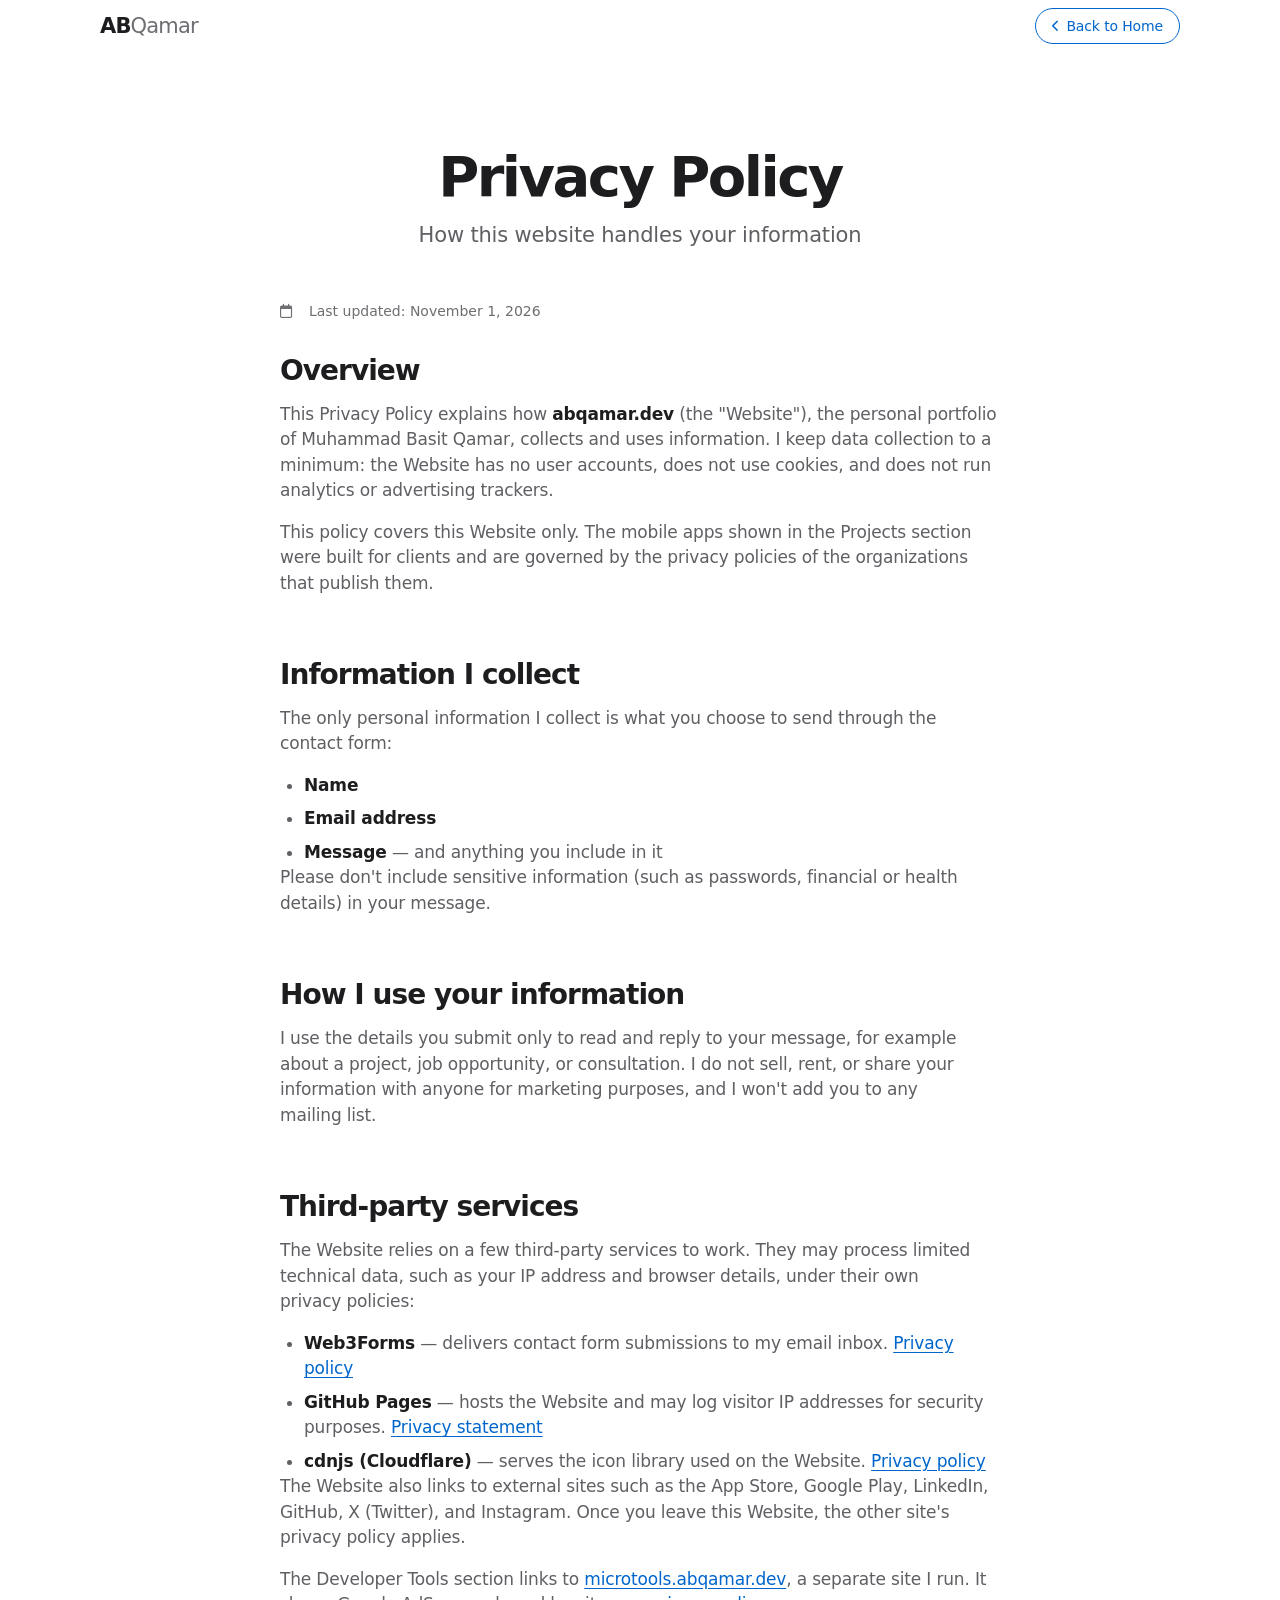
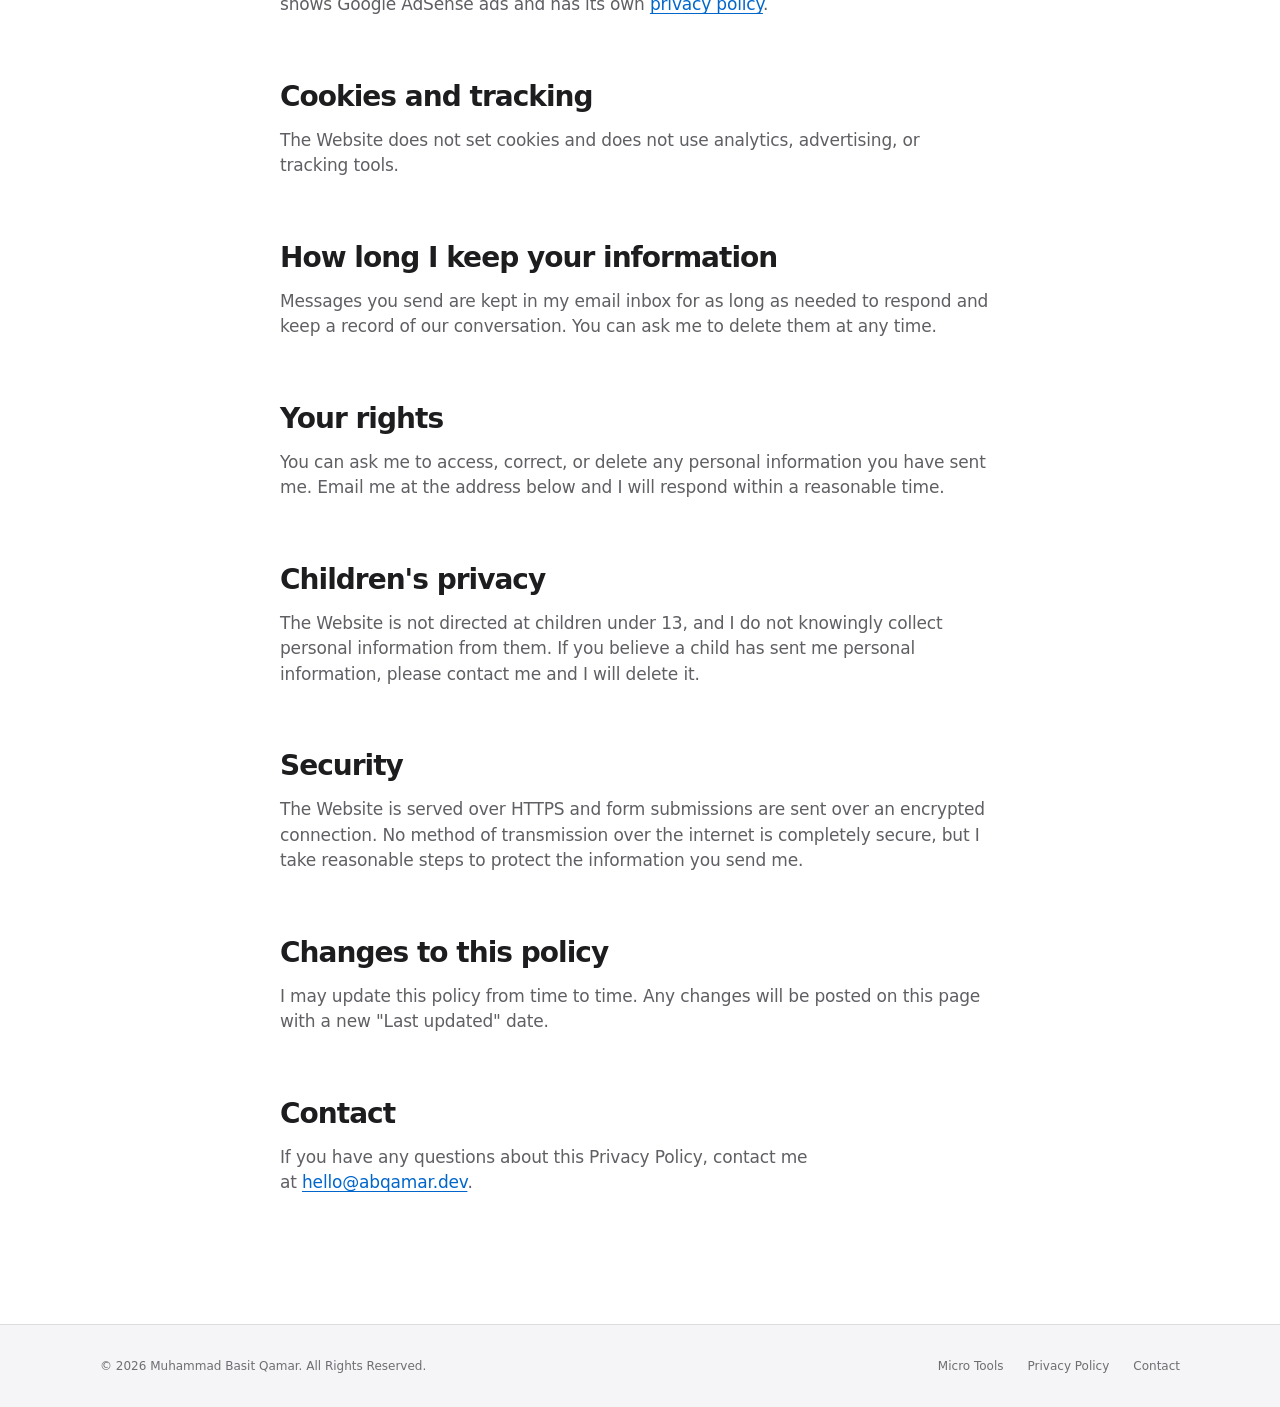
==== commit 775e2f63: "apple design" ====
--- a/privacy.html
+++ b/privacy.html
@@ -6,7 +6,8 @@
   <title>Privacy Policy | Muhammad Basit Qamar</title>
   <meta name="description" content="Privacy Policy for abqamar.dev — what information this website collects and how it is used.">
   <meta name="author" content="Muhammad Basit Qamar">
-  <meta name="theme-color" content="#070A16">
+  <meta name="theme-color" content="#ffffff" media="(prefers-color-scheme: light)">
+  <meta name="theme-color" content="#000000" media="(prefers-color-scheme: dark)">
   <link rel="canonical" href="https://abqamar.dev/privacy.html">
 
   <meta property="og:type" content="website">
@@ -24,35 +25,26 @@
   <link rel="apple-touch-icon" href="icons/Icon-192.png">
   <link rel="manifest" href="manifest.json">
 
-  <link rel="preconnect" href="https://fonts.googleapis.com">
-  <link rel="preconnect" href="https://fonts.gstatic.com" crossorigin>
-  <link href="https://fonts.googleapis.com/css2?family=DM+Sans:opsz,wght@9..40,400;9..40,500;9..40,600;9..40,700&family=JetBrains+Mono:wght@400;500&family=Space+Grotesk:wght@500;600;700&display=swap" rel="stylesheet">
   <link rel="stylesheet" href="https://cdnjs.cloudflare.com/ajax/libs/font-awesome/6.5.2/css/all.min.css">
   <link rel="stylesheet" href="css/style.css">
 </head>
 <body>
-  <div class="bg" aria-hidden="true">
-    <div class="blob blob-1"></div>
-    <div class="blob blob-2"></div>
-    <div class="grid"></div>
-  </div>
-
   <header class="nav-wrap">
-    <nav class="nav glass">
-      <a href="index.html" class="logo" aria-label="ABQamar — home"><img src="assets/images/web_logo.png" alt="ABQamar" width="720" height="210"></a>
-      <a href="index.html" class="btn btn-ghost btn-sm glass"><i aria-hidden="true" class="fa-solid fa-arrow-left"></i> Back to Home</a>
+    <nav class="nav" aria-label="Primary">
+      <a href="index.html" class="logo" aria-label="ABQamar — home">AB<span>Qamar</span></a>
+      <a href="index.html" class="btn btn-ghost btn-sm"><i aria-hidden="true" class="fa-solid fa-chevron-left"></i> Back to Home</a>
     </nav>
   </header>
 
-  <main class="section legal">
+  <main id="main" class="legal">
     <div class="container">
-      <div class="section-head">
-        <h2>Privacy <span class="gradient-text">Policy</span></h2>
+      <header class="section-head">
+        <h1>Privacy Policy</h1>
         <p>How this website handles your information</p>
-      </div>
+      </header>
 
-      <article class="glass card legal-card">
-        <span class="legal-updated"><i aria-hidden="true" class="fa-regular fa-calendar"></i>&nbsp; Last updated: October 11, 2026</span>
+      <article class="legal-card">
+        <span class="legal-updated"><i aria-hidden="true" class="fa-regular fa-calendar"></i>&nbsp; Last updated: November 1, 2026</span>
 
         <h2>Overview</h2>
         <p>This Privacy Policy explains how <strong>abqamar.dev</strong> (the "Website"), the personal portfolio of Muhammad Basit Qamar, collects and uses information. I keep data collection to a minimum: the Website has no user accounts, does not use cookies, and does not run analytics or advertising trackers.</p>
@@ -75,7 +67,6 @@
         <ul>
           <li><strong>Web3Forms</strong> — delivers contact form submissions to my email inbox. <a href="https://web3forms.com/privacy" target="_blank" rel="noopener">Privacy policy</a></li>
           <li><strong>GitHub Pages</strong> — hosts the Website and may log visitor IP addresses for security purposes. <a href="https://docs.github.com/en/site-policy/privacy-policies/github-general-privacy-statement" target="_blank" rel="noopener">Privacy statement</a></li>
-          <li><strong>Google Fonts</strong> — serves the fonts used on the Website. <a href="https://policies.google.com/privacy" target="_blank" rel="noopener">Privacy policy</a></li>
           <li><strong>cdnjs (Cloudflare)</strong> — serves the icon library used on the Website. <a href="https://www.cloudflare.com/privacypolicy/" target="_blank" rel="noopener">Privacy policy</a></li>
         </ul>
         <p>The Website also links to external sites such as the App Store, Google Play, LinkedIn, GitHub, X (Twitter), and Instagram. Once you leave this Website, the other site's privacy policy applies.</p>
@@ -100,7 +91,7 @@
         <p>I may update this policy from time to time. Any changes will be posted on this page with a new "Last updated" date.</p>
 
         <h2>Contact</h2>
-        <p>If you have any questions about this Privacy Policy, contact me at <a href="mailto:abqamar.dev@gmail.com">abqamar.dev@gmail.com</a>.</p>
+        <p>If you have any questions about this Privacy Policy, contact me at <a href="mailto:hello@abqamar.dev">hello@abqamar.dev</a>.</p>
       </article>
     </div>
   </main>
--- a/css/style.css
+++ b/css/style.css
@@ -1,38 +1,44 @@
 /* ==========================================================
    Muhammad Basit Qamar — Portfolio
-   Midnight Editorial: near-black canvas, one electric-blue accent,
-   editorial type, hairline surfaces. Glass is reserved for the nav.
+   Apple-style: system type with size-specific tracking, light/dark
+   surfaces, translucent chrome, one accent, springs for motion.
    ========================================================== */
 
 :root {
-  /* colour — every text token passes 4.5:1 on --bg, --surface and --surface-2 */
-  --bg: #07080c;
-  --surface: #0d1017;
-  --surface-2: #141924;
-  --line: rgba(255, 255, 255, 0.08);
-  --line-strong: rgba(255, 255, 255, 0.16);
-  --text: #f4f6fb;         /* 18.5:1 */
-  --muted: #a3aabb;        /*  8.6:1 */
-  --dim: #8a91a5;          /*  6.4:1 */
-  --accent: #4c8dff;       /*  6.3:1 — text, lines, icons (from the logo) */
-  --accent-strong: #2563eb;/* filled controls; white text 5.2:1 */
-  --accent-hover: #1d4ed8; /* white text 6.7:1 */
-  --accent-soft: rgba(76, 141, 255, 0.12);
-  --success: #3ddc84;
-  --danger: #fda4af;
-
-  /* type */
-  --font: "DM Sans", system-ui, -apple-system, "Segoe UI", Roboto, sans-serif;
-  --font-head: "Space Grotesk", var(--font);
-  --font-mono: "JetBrains Mono", ui-monospace, SFMono-Regular, Menlo, monospace;
+  color-scheme: light dark;
+
+  /* colour (light) — text tokens pass 4.5:1 on --bg, --bg-alt and --surface */
+  --bg: #ffffff;
+  --bg-alt: #f5f5f7;
+  --surface: #f5f5f7;
+  --surface-2: #e8e8ed;
+  --line: rgba(0, 0, 0, 0.1);
+  --line-strong: rgba(0, 0, 0, 0.2);
+  --text: #1d1d1f;
+  --muted: #5f5f64;
+  --dim: #6e6e73;
+  --accent: #0066cc;          /* links, icons */
+  --accent-strong: #0071e3;   /* filled controls; white text */
+  --accent-hover: #0077ed;
+  --on-accent: #ffffff;
+  --accent-soft: rgba(0, 113, 227, 0.1);
+  --success: #248a3d;
+  --danger: #d70015;
+  --material: rgba(255, 255, 255, 0.72);
+  --material-thick: rgba(255, 255, 255, 0.92);
+  --shadow: 0 20px 60px rgba(0, 0, 0, 0.12);
+
+  /* type — system font first: it ships optical sizing and tracking tables */
+  --font: system-ui, -apple-system, BlinkMacSystemFont, "SF Pro Text", "Segoe UI", Roboto, "Helvetica Neue", sans-serif;
+  --font-mono: ui-monospace, SFMono-Regular, Menlo, Consolas, monospace;
   --fs-12: 0.75rem;
   --fs-14: 0.875rem;
   --fs-16: 1rem;
-  --fs-18: 1.125rem;
-  --fs-24: 1.5rem;
-  --fs-32: 2rem;
-  --fs-display: clamp(2.75rem, 6vw, 5.25rem);
-  --fs-h2: clamp(2.25rem, 5vw, 4rem);
+  --fs-17: 1.0625rem;
+  --fs-21: 1.3125rem;
+  --fs-28: 1.75rem;
+  --fs-display: clamp(3rem, 9vw, 6.5rem);
+  --fs-h2: clamp(2rem, 5vw, 3.5rem);
 
   /* space (8pt) */
   --sp-1: 8px;
@@ -42,18 +48,42 @@
   --sp-5: 48px;
   --sp-6: 64px;
   --sp-7: 96px;
-  --sp-8: 136px;
-
-  --radius: 20px;
-  --radius-sm: 12px;
-  --nav-h: 72px;
-
-  /* motion */
-  --ease-out: cubic-bezier(0.22, 1, 0.36, 1);
-  --dur-fast: 160ms;
-  --dur: 240ms;
-
-  --shadow-hover: 0 24px 60px rgba(0, 0, 0, 0.5);
+  --sp-8: 128px;
+
+  --radius: 28px;
+  --radius-sm: 18px;
+  --nav-h: 52px;
+  --gutter: max(var(--sp-3), calc((100vw - 1080px) / 2));
+
+  /* motion — springs live in main.js; CSS uses a matching decelerating curve */
+  --ease: cubic-bezier(0.32, 0.72, 0, 1);
+  --dur-press: 100ms;
+  --dur: 350ms;
+
+  /* layers */
+  --z-nav: 100;
+  --z-toast: 1000;
+}
+
+@media (prefers-color-scheme: dark) {
+  :root {
+    --bg: #000000;
+    --bg-alt: #0b0b0d;
+    --surface: #1c1c1e;
+    --surface-2: #2c2c2e;
+    --line: rgba(255, 255, 255, 0.12);
+    --line-strong: rgba(255, 255, 255, 0.24);
+    --text: #f5f5f7;
+    --muted: #a1a1a6;
+    --dim: #98989d;
+    --accent: #2997ff;
+    --accent-soft: rgba(41, 151, 255, 0.16);
+    --success: #30d158;
+    --danger: #ff6961;
+    --material: rgba(22, 22, 24, 0.72);
+    --material-thick: rgba(28, 28, 30, 0.94);
+    --shadow: 0 20px 60px rgba(0, 0, 0, 0.6);
+  }
 }
 
 /* ---------- Base ---------- */
@@ -61,1064 +91,386 @@
 *::before,
 *::after { box-sizing: border-box; margin: 0; padding: 0; }
 
-html { scroll-behavior: smooth; scroll-padding-top: calc(var(--nav-h) + 24px); }
+html { scroll-behavior: smooth; scroll-padding-top: calc(var(--nav-h) + 16px); -webkit-text-size-adjust: 100%; }
 
 body {
   font-family: var(--font);
-  font-size: var(--fs-16);
-  line-height: 1.65;
+  font-size: var(--fs-17);
+  line-height: 1.5;
+  letter-spacing: -0.01em;
+  color: var(--text);
   background: var(--bg);
-  color: var(--text);
-  overflow-x: hidden;
+  overflow-x: clip;
   -webkit-font-smoothing: antialiased;
-  text-rendering: optimizeLegibility;
-}
-
-img { max-width: 100%; display: block; }
+}
+
+img { display: block; max-width: 100%; height: auto; }
 a { color: inherit; text-decoration: none; }
-ul { list-style: none; }
-a, button { touch-action: manipulation; }
-
-::selection { background: rgba(76, 141, 255, 0.35); }
-
-::-webkit-scrollbar { width: 10px; }
-::-webkit-scrollbar-track { background: var(--bg); }
-::-webkit-scrollbar-thumb { background: var(--surface-2); border: 2px solid var(--bg); border-radius: 10px; }
-
-:where(a, button, [tabindex]):focus-visible {
-  outline: 2px solid var(--accent);
-  outline-offset: 3px;
-  border-radius: 8px;
-}
-
-.container { width: min(1200px, 100% - 32px); margin-inline: auto; }
-
-/* accent word inside a heading */
-.gradient-text { color: var(--accent); }
+ul, ol { list-style: none; }
+button { font: inherit; color: inherit; cursor: pointer; background: none; border: 0; touch-action: manipulation; }
+/* tracking tightens as size grows; leading tightens with it */
+h1, h2, h3 { font-weight: 600; text-wrap: balance; font-optical-sizing: auto; }
+h1 { line-height: 1.02; letter-spacing: -0.045em; }
+h2 { line-height: 1.07; letter-spacing: -0.035em; }
+h3 { line-height: 1.2; letter-spacing: -0.02em; }
+p { text-wrap: pretty; }
+
+:focus-visible { outline: 2px solid var(--accent-strong); outline-offset: 3px; border-radius: 8px; }
+::selection { background: var(--accent-strong); color: var(--on-accent); }
+
+.mono { font-family: var(--font-mono); }
+.accent { color: var(--accent); }
 
 .skip-link {
-  position: fixed;
-  top: 12px; left: 12px;
-  z-index: 200;
-  padding: 10px 16px;
-  border-radius: 10px;
-  font-weight: 600;
-  color: #fff;
-  background: var(--accent-strong);
-  transform: translateY(-160%);
-  transition: transform var(--dur) var(--ease-out);
+  position: fixed; top: 12px; left: 12px; z-index: calc(var(--z-toast) + 1);
+  padding: 10px 16px; border-radius: 999px;
+  background: var(--accent-strong); color: var(--on-accent); font-weight: 600;
+  transform: translateY(-200%); transition: transform var(--dur) var(--ease);
 }
 .skip-link:focus { transform: none; }
 
-.scroll-progress {
-  position: fixed;
-  inset: 0 0 auto;
-  height: 2px;
-  z-index: 120;
-  pointer-events: none;
-}
-.scroll-progress span {
-  display: block;
-  height: 100%;
-  background: var(--accent);
-  transform: scaleX(0);
-  transform-origin: 0 50%;
-}
-
-/* ---------- Surfaces ---------- */
-/* .glass is now a quiet solid surface; the nav adds real blur on top */
-.glass {
-  background: var(--surface);
-  border: 1px solid var(--line);
-}
-
-.card {
-  border-radius: var(--radius);
-  padding: var(--sp-4);
-  position: relative;
-}
-.card h3 {
-  font-family: var(--font-head);
-  font-size: var(--fs-24);
-  font-weight: 600;
-  letter-spacing: -0.015em;
-  margin-bottom: var(--sp-2);
-}
-.card p { color: var(--muted); margin-bottom: var(--sp-2); }
-.card p:last-child { margin-bottom: 0; }
-
-/* ---------- Background ---------- */
-.bg {
-  position: fixed;
-  inset: 0;
-  z-index: -1;
-  overflow: hidden;
-  background: var(--bg);
-}
-.blob {
-  position: absolute;
-  border-radius: 50%;
-  filter: blur(120px);
-  will-change: transform;
-}
-.blob-1 { width: 640px; height: 640px; top: -320px; left: 50%; margin-left: -320px; background: var(--accent-strong); opacity: 0.22; animation: drift 40s ease-in-out infinite; }
-.blob-2 { width: 520px; height: 520px; bottom: -300px; right: -200px; background: #6d28d9; opacity: 0.12; animation: drift 52s ease-in-out infinite reverse; }
-@keyframes drift {
-  0%, 100% { transform: translate(0, 0); }
-  50% { transform: translate(-6vw, 6vh); }
-}
-.grid {
-  position: absolute;
-  inset: 0;
-  background-image:
-    linear-gradient(rgba(255, 255, 255, 0.02) 1px, transparent 1px),
-    linear-gradient(90deg, rgba(255, 255, 255, 0.02) 1px, transparent 1px);
-  background-size: 96px 96px;
-  mask-image: radial-gradient(ellipse 70% 50% at 50% 0%, #000 20%, transparent 80%);
-  -webkit-mask-image: radial-gradient(ellipse 70% 50% at 50% 0%, #000 20%, transparent 80%);
-}
-/* film grain — removes banding, reads as print */
-.bg::after {
-  content: "";
-  position: absolute;
-  inset: 0;
-  opacity: 0.05;
-  mix-blend-mode: overlay;
-  background-image: url("data:image/svg+xml,%3Csvg xmlns='http://www.w3.org/2000/svg' width='160' height='160'%3E%3Cfilter id='n'%3E%3CfeTurbulence type='fractalNoise' baseFrequency='0.85' numOctaves='3' stitchTiles='stitch'/%3E%3C/filter%3E%3Crect width='100%25' height='100%25' filter='url(%23n)'/%3E%3C/svg%3E");
-}
+.container { width: min(1080px, 100% - 2 * var(--sp-3)); margin-inline: auto; }
+.section { padding-block: var(--sp-8); }
+.section.alt { background: var(--bg-alt); }
 
 /* ---------- Buttons ---------- */
 .btn {
-  display: inline-flex;
-  align-items: center;
-  justify-content: center;
-  gap: 10px;
-  min-height: 48px;
-  padding: 12px 24px;
-  border-radius: 999px;
+  display: inline-flex; align-items: center; justify-content: center; gap: 8px;
+  min-height: 48px; padding: 0 28px; border-radius: 999px;
+  font-weight: 500; font-size: var(--fs-17); letter-spacing: -0.01em; white-space: nowrap;
   border: 1px solid transparent;
-  font: 600 var(--fs-16) var(--font);
-  letter-spacing: 0.005em;
-  color: #fff;
-  cursor: pointer;
-  transition: transform var(--dur) var(--ease-out), background var(--dur-fast), border-color var(--dur-fast), color var(--dur-fast);
-}
-.btn i { font-size: 0.95em; }
-.btn-primary { background: var(--accent-strong); }
-.btn-primary:hover { background: var(--accent-hover); transform: translateY(-2px); }
-.btn-ghost { background: transparent; border-color: var(--line-strong); }
-.btn-ghost:hover { border-color: var(--text); transform: translateY(-2px); }
-.btn:active { transform: translateY(0) scale(0.98); transition-duration: 90ms; }
-.btn-sm { min-height: 40px; padding: 8px 18px; font-size: var(--fs-14); }
+  transition: transform var(--dur-press) ease-out, background-color var(--dur) var(--ease), border-color var(--dur) var(--ease), color var(--dur) var(--ease);
+}
+.btn-primary { background: var(--accent-strong); color: var(--on-accent); }
+.btn-primary:hover { background: var(--accent-hover); }
+.btn-ghost { color: var(--accent); border-color: var(--accent); }
+.btn-ghost:hover { background: var(--accent-soft); }
+.btn-sm { min-height: 36px; padding: 0 16px; font-size: var(--fs-14); }
 .btn-block { width: 100%; }
-
-/* ---------- Navigation ---------- */
+.btn i { font-size: 0.85em; }
+
+/* Feedback lands on pointer-down, instantly */
+.btn:active, .tool-feature:active, .tool-tile:active, .socials a:active, .info-row[href]:active,
+.project-links a:active, .carousel-btn:active { transform: scale(0.97); }
+
+/* ---------- Nav: translucent chrome, content scrolls beneath ---------- */
 .nav-wrap {
-  position: fixed;
-  top: 14px;
-  left: 0; right: 0;
-  z-index: 50;
-  padding-inline: 16px;
-}
-.nav {
-  max-width: 1200px;
-  margin-inline: auto;
-  height: var(--nav-h);
-  border-radius: 999px;
-  display: flex;
-  align-items: center;
-  justify-content: space-between;
-  padding: 0 12px 0 24px;
-  transition: background var(--dur), border-color var(--dur);
-}
-.nav.glass {
-  background: rgba(13, 16, 23, 0.55);
-  border-color: var(--line);
-  backdrop-filter: blur(16px) saturate(150%);
-  -webkit-backdrop-filter: blur(16px) saturate(150%);
-}
-.nav-wrap.scrolled .nav.glass { background: rgba(13, 16, 23, 0.82); border-color: var(--line-strong); }
-
-.logo { display: flex; align-items: center; flex: none; }
-.logo img { height: 50px; width: auto; transition: transform var(--dur) var(--ease-out); }
-.logo:hover img { transform: scale(1.03); }
-
-.nav-links { display: flex; gap: 4px; }
+  position: fixed; inset: 0 0 auto; z-index: var(--z-nav);
+  background: var(--material);
+  backdrop-filter: saturate(180%) blur(20px);
+  -webkit-backdrop-filter: saturate(180%) blur(20px);
+  border-bottom: 1px solid transparent;
+  transition: border-color var(--dur) var(--ease);
+}
+.nav-wrap.scrolled { border-bottom-color: var(--line); }
+.nav { position: relative; width: min(1080px, 100% - 2 * var(--sp-3)); height: var(--nav-h); margin-inline: auto; display: flex; align-items: center; gap: var(--sp-3); }
+.logo { font-size: var(--fs-21); font-weight: 600; letter-spacing: -0.04em; line-height: 1; }
+.logo span { color: var(--dim); font-weight: 500; }
+.nav-links { display: flex; gap: 4px; margin-left: auto; }
 .nav-links a {
-  display: block;
-  padding: 8px 16px;
-  border-radius: 999px;
-  color: var(--muted);
-  font-weight: 500;
-  font-size: var(--fs-14);
-  transition: color var(--dur-fast), background var(--dur-fast);
+  display: block; padding: 8px 12px; border-radius: 999px;
+  font-size: var(--fs-14); letter-spacing: -0.005em; color: var(--muted);
+  transition: color var(--dur) var(--ease), background-color var(--dur) var(--ease);
 }
 .nav-links a:hover { color: var(--text); }
-.nav-links a.active { color: var(--text); background: var(--surface-2); }
-
-.menu-toggle {
-  display: none;
-  width: 44px; height: 44px;
-  border-radius: 50%;
-  background: var(--surface-2);
-  border: 1px solid var(--line);
-  cursor: pointer;
-  flex-direction: column;
-  justify-content: center;
-  align-items: center;
-  gap: 5px;
-}
+.nav-links a.active, .nav-links a[aria-current="true"] { color: var(--text); background: var(--accent-soft); }
+.nav .btn-ghost { margin-left: auto; }
+.menu-toggle { display: none; width: 44px; height: 44px; border-radius: 50%; position: relative; }
 .menu-toggle span {
-  width: 18px; height: 2px;
-  background: var(--text);
-  border-radius: 2px;
-  transition: transform var(--dur), opacity var(--dur);
-}
-.menu-toggle[aria-expanded="true"] span:nth-child(1) { transform: translateY(7px) rotate(45deg); }
-.menu-toggle[aria-expanded="true"] span:nth-child(2) { opacity: 0; }
-.menu-toggle[aria-expanded="true"] span:nth-child(3) { transform: translateY(-7px) rotate(-45deg); }
-
-/* ---------- Sections ---------- */
-.section { padding: var(--sp-8) 0; position: relative; }
-main > .section + .section { border-top: 1px solid var(--line); }
-
-.section-head { margin-bottom: var(--sp-6); max-width: 760px; }
-.eyebrow {
-  display: inline-flex;
-  align-items: center;
-  gap: 12px;
-  margin-bottom: var(--sp-3);
-  font: 500 var(--fs-12) var(--font-mono);
-  letter-spacing: 0.14em;
-  text-transform: uppercase;
-  color: var(--muted);
-}
-.eyebrow::after { content: ""; width: 40px; height: 1px; background: var(--line-strong); }
-.eyebrow-num { color: var(--accent); }
-.section-head h2 {
-  font-family: var(--font-head);
-  font-size: var(--fs-h2);
-  font-weight: 600;
-  line-height: 1.02;
-  letter-spacing: -0.035em;
-}
-/* two-tone editorial headline */
-.section-head .gradient-text { color: var(--dim); }
-.section-head p { color: var(--muted); font-size: var(--fs-18); margin-top: var(--sp-2); }
+  position: absolute; left: 13px; width: 18px; height: 1.5px; border-radius: 2px; background: var(--text);
+  transition: transform var(--dur) var(--ease);
+}
+.menu-toggle span:first-child { top: 18px; }
+.menu-toggle span:last-child { top: 25px; }
+.menu-toggle[aria-expanded="true"] span:first-child { transform: translateY(3.5px) rotate(45deg); }
+.menu-toggle[aria-expanded="true"] span:last-child { transform: translateY(-3.5px) rotate(-45deg); }
 
 /* ---------- Hero ---------- */
-.hero {
-  min-height: 100vh;
-  min-height: 100svh;
-  display: flex;
-  align-items: center;
-  padding-top: calc(var(--nav-h) + var(--sp-6));
-  padding-bottom: var(--sp-6);
-  overflow-x: clip;
-}
-.hero-inner {
-  display: grid;
-  grid-template-columns: 1.3fr 0.7fr;
-  gap: var(--sp-5);
-  align-items: center;
-}
-
-.badge {
-  display: inline-flex;
-  align-items: center;
-  gap: 10px;
-  padding: 6px 14px;
-  border-radius: 999px;
-  font: 500 var(--fs-12) var(--font-mono);
-  letter-spacing: 0.06em;
-  color: var(--muted);
-  margin-bottom: var(--sp-4);
-}
-.pulse {
-  width: 8px; height: 8px;
-  border-radius: 50%;
-  background: var(--success);
-  box-shadow: 0 0 0 0 rgba(61, 220, 132, 0.6);
-  animation: pulse 2.4s infinite;
-}
-@keyframes pulse {
-  70% { box-shadow: 0 0 0 8px rgba(61, 220, 132, 0); }
-  100% { box-shadow: 0 0 0 0 rgba(61, 220, 132, 0); }
-}
-
-.hello { color: var(--muted); font-size: var(--fs-18); }
-.hero-name {
-  font-family: var(--font-head);
-  font-size: var(--fs-display);
-  font-weight: 600;
-  line-height: 0.98;
-  letter-spacing: -0.045em;
-  margin: var(--sp-1) 0 var(--sp-3);
-}
-.hero-role {
-  font: 500 clamp(1rem, 1.6vw, 1.25rem) var(--font-mono);
-  min-height: 1.6em;
-  color: var(--accent);
-}
-.caret { color: var(--muted); animation: blink 1s steps(1) infinite; margin-left: 2px; }
-@keyframes blink { 50% { opacity: 0; } }
-
-.hero-desc { color: var(--muted); max-width: 520px; margin: var(--sp-3) 0 var(--sp-5); font-size: var(--fs-18); line-height: 1.7; }
-.hero-actions { display: flex; flex-wrap: wrap; gap: 12px; margin-bottom: var(--sp-5); }
-
-.socials { display: flex; flex-wrap: wrap; gap: 10px; }
-.socials a {
-  width: 44px; height: 44px;
-  border-radius: 50%;
-  display: grid;
-  place-items: center;
-  color: var(--muted);
-  background: transparent;
-  border: 1px solid var(--line-strong);
-  transition: color var(--dur-fast), border-color var(--dur-fast), transform var(--dur) var(--ease-out);
-}
-.socials a:hover { color: var(--text); border-color: var(--text); transform: translateY(-2px); }
-
-/* phone mockup */
-.hero-visual {
-  position: relative;
-  display: grid;
-  place-items: center;
-  min-height: 560px;
-}
-.ring {
-  position: absolute;
-  border-radius: 50%;
-  border: 1px solid var(--line);
-}
-.ring-1 { width: 420px; height: 420px; animation: spin 60s linear infinite; }
-.ring-2 { width: 540px; height: 540px; border-style: dashed; opacity: 0.6; }
-.ring-1::after {
-  content: "";
-  position: absolute;
-  top: -4px; left: 50%;
-  width: 8px; height: 8px;
-  border-radius: 50%;
-  background: var(--accent);
-  box-shadow: 0 0 16px var(--accent);
-}
+.hero { padding: calc(var(--nav-h) + var(--sp-7)) 0 0; text-align: center; overflow: clip; }
+.status {
+  display: inline-flex; align-items: center; gap: 10px;
+  padding: 6px 16px 6px 12px; border-radius: 999px; background: var(--surface);
+  font-size: var(--fs-14); color: var(--muted); margin-bottom: var(--sp-4);
+}
+.pulse { width: 8px; height: 8px; border-radius: 50%; background: var(--success); animation: pulse 2.4s ease-out infinite; }
+@keyframes pulse { 0% { box-shadow: 0 0 0 0 color-mix(in srgb, var(--success) 50%, transparent); } 70%, 100% { box-shadow: 0 0 0 8px transparent; } }
+
+.hero-name { font-size: var(--fs-display); font-weight: 700; }
+.hero-role { margin-top: var(--sp-3); font-size: clamp(1.25rem, 3vw, 1.75rem); font-weight: 500; letter-spacing: -0.02em; line-height: 1.2; color: var(--muted); }
+.hero-stack { margin-top: var(--sp-1); font-family: var(--font-mono); font-size: var(--fs-14); letter-spacing: 0; color: var(--dim); }
+.hero-desc { margin: var(--sp-3) auto 0; max-width: 34em; font-size: var(--fs-21); line-height: 1.38; letter-spacing: -0.015em; color: var(--muted); }
+.hero-actions { display: flex; flex-wrap: wrap; justify-content: center; gap: 12px; margin-top: var(--sp-5); }
+
+.hero-visual { margin-top: var(--sp-7); display: grid; place-items: end center; }
+.phone {
+  position: relative; width: min(320px, 76vw); aspect-ratio: 9 / 16;
+  border-radius: 48px 48px 0 0; padding: 10px 10px 0; background: #0b0b0d;
+  box-shadow: var(--shadow), inset 0 0 0 1.5px rgba(255, 255, 255, 0.14);
+}
+.phone img { width: 100%; height: 100%; object-fit: cover; object-position: top; border-radius: 38px 38px 0 0; }
+.phone-notch { position: absolute; top: 20px; left: 50%; transform: translateX(-50%); width: 88px; height: 26px; border-radius: 20px; background: #000; z-index: 1; }
+.phone-overlay {
+  position: absolute; inset: auto 10px 0; padding: var(--sp-5) var(--sp-3) var(--sp-3);
+  display: grid; gap: 2px; text-align: left; color: #fff;
+  background: linear-gradient(transparent, rgba(0, 0, 0, 0.8));
+}
+.phone-title { font-weight: 600; font-size: var(--fs-21); letter-spacing: -0.02em; }
+.phone-sub { font-size: var(--fs-12); font-family: var(--font-mono); letter-spacing: 0; color: #d2d2d7; }
+
+/* ---------- Trust ---------- */
+.trust { padding-block: var(--sp-6); text-align: center; }
+.trust-label { display: block; margin-bottom: var(--sp-2); font-size: var(--fs-14); color: var(--dim); }
+.trust-list { display: flex; flex-wrap: wrap; justify-content: center; gap: var(--sp-1) var(--sp-4); }
+.trust-list li { font-size: var(--fs-21); font-weight: 600; letter-spacing: -0.02em; color: var(--muted); }
+
+/* ---------- Section head ---------- */
+.section-head { max-width: 760px; margin: 0 auto var(--sp-6); text-align: center; }
+.eyebrow { display: block; font-size: var(--fs-21); font-weight: 600; letter-spacing: -0.02em; color: var(--accent); margin-bottom: var(--sp-1); }
+.section-head h2, .contact h2 { font-size: var(--fs-h2); font-weight: 700; }
+.section-head p { margin-top: var(--sp-2); color: var(--muted); font-size: var(--fs-21); line-height: 1.38; }
+
+/* ---------- Tiles ---------- */
+.tile { background: var(--surface); border-radius: var(--radius); padding: var(--sp-5); }
+.section.alt .tile { background: var(--bg); }
+.tile h3 { font-size: var(--fs-28); margin-bottom: var(--sp-2); }
+.tile p { color: var(--muted); }
+.tile p + p { margin-top: var(--sp-2); }
+
+/* ---------- About bento ---------- */
+.bento {
+  display: grid; gap: var(--sp-2);
+  grid-template-columns: repeat(12, 1fr);
+  grid-template-areas:
+    "intro intro intro intro intro intro intro photo photo photo photo photo"
+    "stats stats stats stats stats stats stats photo photo photo photo photo"
+    "skills skills skills skills skills skills skills skills skills skills skills skills";
+}
+.tile-intro { grid-area: intro; }
+.tile-photo { grid-area: photo; padding: 0; overflow: hidden; }
+.tile-photo img { width: 100%; height: 100%; object-fit: cover; aspect-ratio: 1; }
+.stats { grid-area: stats; display: grid; grid-template-columns: repeat(3, 1fr); gap: var(--sp-2); }
+.stat { display: grid; align-content: end; gap: 4px; padding: var(--sp-3); }
+.stat strong { font-size: clamp(2.5rem, 5vw, 3.5rem); font-weight: 700; line-height: 1; letter-spacing: -0.045em; font-variant-numeric: tabular-nums; }
+.stat span { color: var(--muted); font-size: var(--fs-14); letter-spacing: 0; }
+.tile-skills { grid-area: skills; }
+.skills { display: grid; grid-template-columns: repeat(auto-fit, minmax(240px, 1fr)); gap: var(--sp-3) var(--sp-5); }
+.skill-top { display: flex; justify-content: space-between; align-items: center; margin-bottom: 10px; font-weight: 500; }
+.skill-top i { color: var(--accent); width: 1.5em; }
+.skill-top span:last-child { font-size: var(--fs-14); letter-spacing: 0; font-variant-numeric: tabular-nums; color: var(--dim); }
+.bar { height: 4px; border-radius: 999px; background: var(--surface-2); overflow: hidden; }
+.bar-fill { height: 100%; border-radius: inherit; background: var(--accent-strong); transform-origin: 0 50%; transform: scaleX(var(--level)); }
+
+/* ---------- Timeline ---------- */
+.timeline { border-top: 1px solid var(--line); }
+.tl-item { display: grid; grid-template-columns: 240px 1fr; gap: var(--sp-5); padding-block: var(--sp-5); border-bottom: 1px solid var(--line); }
+.tl-date { font-size: var(--fs-17); font-weight: 600; letter-spacing: -0.015em; }
+.tl-loc { margin-top: 4px; font-size: var(--fs-14); letter-spacing: 0; color: var(--dim); }
+.tl-role { font-size: var(--fs-28); letter-spacing: -0.025em; }
+.tl-company { margin-top: 4px; font-weight: 500; color: var(--accent); }
+.tl-company em { font-style: normal; color: var(--dim); font-weight: 400; }
+.tl-desc { margin-top: var(--sp-2); color: var(--muted); max-width: 62ch; }
+
+/* ---------- Projects: native scroll-snap carousel (momentum + rubber-band for free) ---------- */
+.projects {
+  display: flex; gap: var(--sp-3); overflow-x: auto; overscroll-behavior-x: contain;
+  padding: var(--sp-1) var(--gutter) var(--sp-4);
+  scroll-snap-type: x mandatory; scroll-padding-inline: var(--gutter);
+  scrollbar-width: none;
+}
+.projects::-webkit-scrollbar { display: none; }
+.project {
+  flex: 0 0 min(380px, 82vw); scroll-snap-align: start;
+  display: flex; flex-direction: column; overflow: hidden;
+  background: var(--bg); border-radius: var(--radius);
+  box-shadow: 0 0 0 1px var(--line);
+}
+.project-media { position: relative; aspect-ratio: 4 / 3; background: var(--surface); overflow: hidden; }
+.project-media img { width: 100%; height: 100%; object-fit: contain; padding: var(--sp-2); }
+.project-tag {
+  position: absolute; top: 16px; left: 16px; z-index: 1;
+  padding: 4px 12px; border-radius: 999px; font-size: var(--fs-12); font-weight: 600; letter-spacing: 0;
+  background: var(--material); color: var(--text);
+  backdrop-filter: saturate(180%) blur(16px); -webkit-backdrop-filter: saturate(180%) blur(16px);
+}
+.project-body { display: flex; flex-direction: column; flex: 1; padding: var(--sp-4); }
+.project-body h3 { font-size: var(--fs-21); margin-bottom: var(--sp-1); }
+.project-body p {
+  color: var(--muted); font-size: var(--fs-14); line-height: 1.5; letter-spacing: 0;
+  display: -webkit-box; -webkit-box-orient: vertical; -webkit-line-clamp: 4; line-clamp: 4; overflow: hidden;
+}
+.project-links { display: flex; gap: var(--sp-1); margin-top: auto; padding-top: var(--sp-3); }
+.project-links a, .socials a, .carousel-btn {
+  display: grid; place-items: center; width: 44px; height: 44px; border-radius: 50%;
+  background: var(--surface); color: var(--text);
+  transition: transform var(--dur-press) ease-out, background-color var(--dur) var(--ease), color var(--dur) var(--ease), opacity var(--dur) var(--ease);
+}
+.section.alt .project-links a, .section.alt .socials a { background: var(--surface-2); }
+.project-links a:hover, .socials a:hover, .carousel-btn:not(:disabled):hover { background: var(--accent-strong); color: var(--on-accent); }
+
+.carousel-controls { display: flex; justify-content: flex-end; gap: var(--sp-1); }
+.carousel-btn { background: var(--surface-2); }
+.carousel-btn:disabled { opacity: 0.35; cursor: default; }
+
+/* ---------- Tools ---------- */
+.tools-label { display: inline-flex; align-items: center; gap: 10px; font-size: var(--fs-21); margin-bottom: var(--sp-3); }
+.tools-label i { color: var(--accent); }
+.tools-featured { display: grid; grid-template-columns: repeat(3, 1fr); gap: var(--sp-2); margin-bottom: var(--sp-7); }
+.tool-icon { display: grid; place-items: center; flex: none; width: 44px; height: 44px; border-radius: 12px; background: var(--accent-soft); color: var(--accent); }
+.tool-icon svg { width: 22px; height: 22px; }
+.tool-feature {
+  position: relative; display: flex; gap: var(--sp-2); align-items: flex-start;
+  padding: var(--sp-4); border-radius: var(--radius); background: var(--surface);
+  transition: transform var(--dur-press) ease-out, background-color var(--dur) var(--ease);
+}
+.tool-text { display: grid; gap: 4px; padding-right: var(--sp-3); }
+.tool-text strong { font-size: var(--fs-17); font-weight: 600; letter-spacing: -0.015em; }
+.tool-text small, .tool-tile small { color: var(--muted); font-size: var(--fs-14); letter-spacing: 0; line-height: 1.45; }
+.tool-text code { font-family: var(--font-mono); font-size: 0.9em; color: var(--text); }
+.tool-go { position: absolute; top: var(--sp-4); right: var(--sp-4); font-size: var(--fs-12); color: var(--dim); }
+
+.tools-group-head { display: flex; flex-wrap: wrap; justify-content: space-between; align-items: center; gap: var(--sp-2); margin-bottom: var(--sp-3); }
+.tools-group-head .tools-label { margin-bottom: 0; }
+.tool-filters { display: flex; gap: 2px; padding: 3px; border-radius: 999px; background: var(--surface); }
+.tool-filter {
+  min-height: 36px; padding: 0 16px; border-radius: 999px; font-size: var(--fs-14); font-weight: 500; letter-spacing: 0; color: var(--muted);
+  transition: color var(--dur) var(--ease), background-color var(--dur) var(--ease), box-shadow var(--dur) var(--ease);
+}
+.tool-filter:hover { color: var(--text); }
+.tool-filter[aria-pressed="true"] { background: var(--bg); color: var(--text); box-shadow: 0 1px 4px rgba(0, 0, 0, 0.18); }
+.tools-grid { display: grid; grid-template-columns: repeat(auto-fill, minmax(min(100%, 240px), 1fr)); gap: var(--sp-2); }
+.tool-tile {
+  display: grid; gap: 6px; align-content: start; padding: var(--sp-3);
+  border-radius: var(--radius-sm); background: var(--surface);
+  transition: transform var(--dur-press) ease-out, background-color var(--dur) var(--ease);
+}
+.tool-tile[hidden] { display: none; }
+.tool-tile .tool-icon { width: 40px; height: 40px; margin-bottom: 6px; }
+.tool-tile strong { font-weight: 600; letter-spacing: -0.015em; }
+@media (hover: hover) {
+  .tool-feature:hover, .tool-tile:hover { background: var(--surface-2); }
+}
+.tools-cta { margin-top: var(--sp-5); text-align: center; }
+
+/* ---------- Contact ---------- */
+.contact { display: grid; grid-template-columns: 1fr 1fr; gap: var(--sp-6); padding: var(--sp-6); border-radius: calc(var(--radius) + 8px); background: var(--bg); }
+.contact > * { min-width: 0; }
+.contact .eyebrow { margin-bottom: var(--sp-1); }
+.contact-info > p { margin-block: var(--sp-3) var(--sp-4); color: var(--muted); max-width: 40ch; }
+.info-row { display: flex; align-items: center; gap: var(--sp-2); padding: 10px 0; transition: transform var(--dur-press) ease-out; transform-origin: 0 50%; }
+.info-row small { display: block; font-size: var(--fs-12); letter-spacing: 0.02em; text-transform: uppercase; color: var(--dim); }
+.info-icon { display: grid; place-items: center; width: 44px; height: 44px; border-radius: 50%; background: var(--accent-soft); color: var(--accent); }
+.socials { display: flex; gap: var(--sp-1); margin-top: var(--sp-3); }
+
+.contact-form { display: grid; gap: var(--sp-3); align-content: start; }
+.field { display: grid; gap: 8px; }
+.field label { font-size: var(--fs-14); font-weight: 500; letter-spacing: 0; }
+.field label span { color: var(--accent); }
+.field input, .field textarea {
+  width: 100%; min-height: 48px; padding: 12px 16px; border-radius: 14px;
+  font: inherit; color: var(--text); background: var(--surface); border: 1px solid transparent;
+  transition: border-color var(--dur) var(--ease), box-shadow var(--dur) var(--ease), background-color var(--dur) var(--ease);
+}
+.field textarea { resize: vertical; min-height: 140px; }
+.field input:focus, .field textarea:focus { outline: none; background: var(--bg); border-color: var(--accent-strong); box-shadow: 0 0 0 4px var(--accent-soft); }
+.field [aria-invalid="true"] { border-color: var(--danger); }
+.form-error { color: var(--danger); font-size: var(--fs-14); }
+
+.spinner { display: none; width: 18px; height: 18px; border-radius: 50%; border: 2px solid rgba(255, 255, 255, 0.35); border-top-color: var(--on-accent); animation: spin 0.7s linear infinite; }
+.btn.loading .spinner { display: inline-block; }
+.btn.loading .btn-label { opacity: 0.7; }
+.btn:disabled { cursor: progress; }
 @keyframes spin { to { transform: rotate(360deg); } }
 
-.phone {
-  position: relative;
-  width: 260px;
-  height: 530px;
-  border-radius: 44px;
-  padding: 10px;
-  background: linear-gradient(160deg, #1c2230, #0b0e14);
-  border: 1px solid var(--line-strong);
-  box-shadow: 0 40px 90px rgba(0, 0, 0, 0.6), 0 0 0 1px rgba(255, 255, 255, 0.04) inset;
-  animation: hover 7s ease-in-out infinite;
-  transform-style: preserve-3d;
-}
-@keyframes hover {
-  0%, 100% { translate: 0 0; }
-  50% { translate: 0 -12px; }
-}
-.phone-notch {
-  position: absolute;
-  top: 20px; left: 50%;
-  transform: translateX(-50%);
-  width: 86px; height: 22px;
-  border-radius: 20px;
-  background: #05070b;
-  z-index: 2;
-}
-.phone-screen {
-  position: relative;
-  width: 100%; height: 100%;
-  border-radius: 34px;
-  overflow: hidden;
-  background: #0b0b0b;
-}
-.phone-screen img { width: 100%; height: 100%; object-fit: cover; }
-.phone-overlay {
-  position: absolute;
-  left: 10px; right: 10px; bottom: 12px;
-  padding: 12px 14px;
-  border-radius: 18px;
-  background: rgba(7, 8, 12, 0.6);
-  border: 1px solid var(--line-strong);
-  backdrop-filter: blur(12px);
-  -webkit-backdrop-filter: blur(12px);
-  display: flex;
-  flex-direction: column;
-}
-.phone-title { font-family: var(--font-head); font-weight: 600; }
-.phone-sub { font-size: var(--fs-12); color: var(--muted); }
-.phone-sub i { color: var(--accent); margin-right: 4px; }
-
-.chip {
-  position: absolute;
-  padding: 8px 14px;
-  border-radius: 999px;
-  font: 500 var(--fs-12) var(--font-mono);
-  letter-spacing: 0.02em;
-  display: flex;
-  align-items: center;
-  gap: 8px;
-  white-space: nowrap;
-  background: rgba(13, 16, 23, 0.85);
-  border-color: var(--line-strong);
-}
-.chip i { font-size: 0.95rem; color: var(--accent); }
-.chip-1 { top: 14%; left: 0; animation: bob 6s ease-in-out infinite; }
-.chip-1 i { color: var(--success); }
-.chip-2 { top: 30%; right: -8px; animation: bob 7s ease-in-out infinite 0.6s; }
-.chip-3 { bottom: 24%; left: 2%; animation: bob 6.5s ease-in-out infinite 1.2s; }
-.chip-3 i { color: var(--text); }
-.chip-4 { bottom: 10%; right: 4%; animation: bob 7.5s ease-in-out infinite 0.3s; }
-@keyframes bob {
-  0%, 100% { transform: translateY(0); }
-  50% { transform: translateY(-10px); }
-}
-
-.scroll-hint {
-  position: absolute;
-  bottom: 28px; left: 50%;
-  transform: translateX(-50%);
-  width: 24px; height: 40px;
-  border-radius: 20px;
-  border: 1px solid var(--line-strong);
-}
-.scroll-hint span {
-  position: absolute;
-  top: 8px; left: 50%;
-  width: 3px; height: 8px;
-  margin-left: -1.5px;
-  border-radius: 3px;
-  background: var(--accent);
-  animation: scroll 2s ease-in-out infinite;
-}
-@keyframes scroll {
-  0% { opacity: 0; transform: translateY(0); }
-  40% { opacity: 1; }
-  100% { opacity: 0; transform: translateY(12px); }
-}
-
-/* ---------- Proof strip ---------- */
-.trust { border-block: 1px solid var(--line); }
-.trust-inner {
-  display: flex;
-  align-items: center;
-  gap: var(--sp-2) var(--sp-5);
-  padding: var(--sp-3) 0;
-}
-.trust-label {
-  flex: none;
-  font: 500 var(--fs-12) var(--font-mono);
-  letter-spacing: 0.14em;
-  text-transform: uppercase;
-  color: var(--dim);
-}
-.trust-list {
-  flex: 1;
-  display: flex;
-  flex-wrap: wrap;
-  align-items: center;
-  justify-content: space-between;
-  gap: 10px 24px;
-}
-.trust-list li {
-  font-family: var(--font-head);
-  font-weight: 500;
-  font-size: 0.95rem;
-  color: var(--muted);
-  white-space: nowrap;
-  transition: color var(--dur-fast);
-}
-.trust-list li:hover { color: var(--text); }
-
-/* ---------- About ---------- */
-.about-grid {
-  display: grid;
-  grid-template-columns: 0.8fr 1.2fr;
-  gap: var(--sp-5);
-  align-items: start;
-}
-.photo-frame { border-radius: var(--radius); padding: 10px; }
-.photo-frame img {
-  border-radius: 14px;
-  aspect-ratio: 1 / 1.05;
-  object-fit: cover;
-  width: 100%;
-  height: auto;
-}
-
-.stats {
-  display: grid;
-  grid-template-columns: repeat(3, 1fr);
-  gap: 1px;
-  margin-top: var(--sp-3);
-  border: 1px solid var(--line);
-  border-radius: var(--radius);
-  overflow: hidden;
-  background: var(--line);
-}
-.stat {
-  padding: var(--sp-3) var(--sp-1);
-  text-align: center;
-  border: 0;
-  border-radius: 0;
-}
-.stat strong {
-  font-family: var(--font-head);
-  font-size: var(--fs-32);
-  font-weight: 600;
-  letter-spacing: -0.03em;
-}
-.stat span { font-weight: 600; color: var(--accent); margin-left: 2px; }
-.stat small { display: block; color: var(--dim); font: 500 var(--fs-12) var(--font-mono); letter-spacing: 0.04em; margin-top: 2px; }
-
-.about-content { display: grid; gap: var(--sp-3); }
-
-.skills { display: grid; grid-template-columns: 1fr 1fr; gap: var(--sp-3) var(--sp-4); }
-.skill-top {
-  display: flex;
-  justify-content: space-between;
-  align-items: center;
-  margin-bottom: 10px;
-  font-weight: 500;
-}
-.skill-top i { width: 20px; color: var(--accent); margin-right: 8px; }
-.skill-top span:last-child { color: var(--muted); font: 500 var(--fs-12) var(--font-mono); }
-.bar { height: 2px; background: var(--line-strong); overflow: hidden; }
-.bar-fill {
-  height: 100%;
-  width: 0;
-  background: var(--accent);
-  transition: width 1.4s var(--ease-out);
-}
-
-/* ---------- Experience (editorial list) ---------- */
-.timeline { position: relative; padding-left: var(--sp-5); }
-.timeline::before {
-  content: "";
-  position: absolute;
-  top: 0; bottom: 0;
-  left: 9px;
-  width: 1px;
-  background: var(--line-strong);
-}
-.tl-item { position: relative; padding-bottom: var(--sp-3); }
-.tl-item:last-child { padding-bottom: 0; }
-.tl-dot {
-  position: absolute;
-  top: 34px;
-  left: calc(-1 * var(--sp-5) + 4px);
-  width: 11px; height: 11px;
-  border-radius: 50%;
-  background: var(--bg);
-  border: 2px solid var(--accent);
-  z-index: 1;
-}
-
-.tl-card {
-  display: grid;
-  grid-template-columns: minmax(220px, 0.8fr) 1.2fr;
-  grid-template-areas:
-    "date desc"
-    "role desc"
-    "company desc"
-    "loc desc";
-  grid-template-rows: auto auto auto 1fr;
-  column-gap: var(--sp-5);
-  padding: var(--sp-4);
-  transition: border-color var(--dur), background var(--dur), transform var(--dur) var(--ease-out);
-}
-.tl-card:hover { border-color: var(--line-strong); background: var(--surface-2); }
-.tl-date {
-  grid-area: date;
-  justify-self: start;
-  display: inline-flex;
-  align-items: center;
-  gap: 8px;
-  font: 500 var(--fs-12) var(--font-mono);
-  letter-spacing: 0.04em;
-  color: var(--accent);
-  margin-bottom: var(--sp-2);
-}
-.tl-role {
-  grid-area: role;
-  font-family: var(--font-head);
-  font-size: var(--fs-24);
-  font-weight: 600;
-  line-height: 1.2;
-  letter-spacing: -0.015em;
-  margin-bottom: 6px;
-}
-.tl-company { grid-area: company; font-weight: 500; color: var(--text); }
-.tl-company em { font-style: normal; color: var(--muted); }
-.tl-loc { grid-area: loc; color: var(--dim); font-size: var(--fs-14); margin-top: 4px; }
-.tl-loc i { margin-right: 6px; }
-.tl-desc { grid-area: desc; color: var(--muted); align-self: center; }
-
-/* ---------- Projects (case-study rows) ---------- */
-.projects { display: grid; gap: var(--sp-3); counter-reset: project; }
-.project {
-  display: grid;
-  grid-template-columns: 0.75fr 1.25fr;
-  align-items: stretch;
-  border-radius: var(--radius);
-  overflow: hidden;
-  counter-increment: project;
-  transition: border-color var(--dur), background var(--dur), transform var(--dur) var(--ease-out), box-shadow var(--dur);
-}
-/* alternate sides; the logo panel always keeps the narrow column */
-.project:nth-child(even) { grid-template-columns: 1.25fr 0.75fr; }
-.project:nth-child(even) .project-media { order: 2; }
-.project:hover { border-color: var(--line-strong); background: var(--surface-2); transform: translateY(-3px); box-shadow: var(--shadow-hover); }
-
-.project-media {
-  position: relative;
-  min-height: 240px;
-  margin: 10px;
-  border-radius: 14px;
-  overflow: hidden;
-  background: #eef1f6;
-}
-.project-media img {
-  position: absolute;
-  inset: 56px 48px 40px;
-  width: calc(100% - 96px);
-  height: calc(100% - 96px);
-  object-fit: contain;
-  transition: transform 0.5s var(--ease-out);
-}
-.project:hover .project-media img { transform: scale(1.04); }
-.project-tag {
-  position: absolute;
-  top: 12px; left: 12px;
-  z-index: 1;
-  padding: 4px 12px;
-  border-radius: 999px;
-  font: 500 var(--fs-12) var(--font-mono);
-  color: #fff;
-  background: #0d1017;
-}
-
-.project-body {
-  display: flex;
-  flex-direction: column;
-  justify-content: center;
-  padding: var(--sp-4) var(--sp-5);
-}
-.project-body::before {
-  content: counter(project, decimal-leading-zero);
-  font: 500 var(--fs-12) var(--font-mono);
-  letter-spacing: 0.1em;
-  color: var(--accent);
-  margin-bottom: var(--sp-2);
-}
-.project-body h3 {
-  font-family: var(--font-head);
-  font-size: clamp(1.5rem, 2.4vw, 2rem);
-  font-weight: 600;
-  line-height: 1.15;
-  letter-spacing: -0.025em;
-  margin-bottom: var(--sp-2);
-}
-.project-body p { color: var(--muted); margin-bottom: var(--sp-3); max-width: 60ch; }
-.project-links { display: flex; gap: 10px; }
-.project-links a {
-  width: 44px; height: 44px;
-  border-radius: 50%;
-  display: grid;
-  place-items: center;
-  color: var(--muted);
-  border: 1px solid var(--line-strong);
-  transition: color var(--dur-fast), background var(--dur-fast), border-color var(--dur-fast), transform var(--dur) var(--ease-out);
-}
-.project-links a:hover { color: #fff; background: var(--accent-strong); border-color: var(--accent-strong); transform: translateY(-2px); }
-
-/* ---------- Developer tools ---------- */
-.tools-group-head {
-  display: flex;
-  flex-wrap: wrap;
-  align-items: center;
-  justify-content: space-between;
-  gap: 12px 20px;
-  margin-bottom: var(--sp-2);
-}
-.tools-group-head + .tools-featured,
-.tools-group-head + .tools-grid { margin-bottom: var(--sp-6); }
-.tools-label {
-  display: inline-flex;
-  align-items: center;
-  gap: 10px;
-  font: 500 var(--fs-12) var(--font-mono);
-  letter-spacing: 0.14em;
-  text-transform: uppercase;
-  color: var(--muted);
-}
-.tools-label i { color: var(--accent); }
-.tools-note { color: var(--dim); font-size: var(--fs-14); }
-
-.tool-filters { display: flex; flex-wrap: wrap; gap: 6px; }
-.tool-filter {
-  min-height: 36px;
-  padding: 6px 16px;
-  border-radius: 999px;
-  font: 500 var(--fs-14) var(--font);
-  color: var(--muted);
-  background: transparent;
-  border: 1px solid var(--line-strong);
-  cursor: pointer;
-  transition: color var(--dur-fast), background var(--dur-fast), border-color var(--dur-fast);
-}
-.tool-filter:hover { color: var(--text); border-color: var(--text); }
-.tool-filter[aria-pressed="true"] { color: #fff; background: var(--accent-strong); border-color: var(--accent-strong); }
-
-.tool-icon {
-  flex: none;
-  display: grid;
-  place-items: center;
-  width: 44px; height: 44px;
-  border-radius: 12px;
-  color: var(--accent);
-  background: var(--accent-soft);
-  transition: color var(--dur-fast), background var(--dur-fast);
-}
-.tool-icon svg { width: 22px; height: 22px; }
-
-.tools-featured { display: grid; grid-template-columns: repeat(3, 1fr); gap: var(--sp-2); }
-.tool-feature {
-  position: relative;
-  display: flex;
-  align-items: flex-start;
-  gap: var(--sp-2);
-  padding: var(--sp-3) 44px var(--sp-3) var(--sp-3);
-  border-radius: var(--radius);
-  transition: border-color var(--dur), background var(--dur), transform var(--dur) var(--ease-out);
-}
-.tool-text { display: grid; gap: 6px; }
-.tool-text strong { font-family: var(--font-head); font-size: var(--fs-18); font-weight: 600; }
-.tool-text small { color: var(--muted); font-size: var(--fs-14); line-height: 1.55; }
-.tool-text code {
-  font: 0.8em var(--font-mono);
-  white-space: nowrap;
-  padding: 1px 6px;
-  border-radius: 6px;
-  color: var(--accent);
-  background: var(--accent-soft);
-}
-.tool-go {
-  position: absolute;
-  top: 22px; right: 20px;
-  color: var(--dim);
-  font-size: var(--fs-14);
-  transition: color var(--dur-fast), transform var(--dur) var(--ease-out);
-}
-
-.tools-grid { display: grid; grid-template-columns: repeat(5, 1fr); gap: var(--sp-2); }
-.tool-tile {
-  display: flex;
-  flex-direction: column;
-  gap: 8px;
-  padding: 20px;
-  border-radius: 16px;
-  transition: border-color var(--dur), background var(--dur), transform var(--dur) var(--ease-out);
-}
-.tool-tile[hidden] { display: none; }
-.tool-tile .tool-icon { width: 40px; height: 40px; border-radius: 10px; margin-bottom: 4px; }
-.tool-tile .tool-icon svg { width: 20px; height: 20px; }
-.tool-tile strong { font-weight: 600; }
-.tool-tile small { color: var(--muted); font-size: var(--fs-14); line-height: 1.5; }
-
-.tool-feature:hover,
-.tool-tile:hover { transform: translateY(-3px); background: var(--surface-2); border-color: var(--line-strong); }
-.tool-feature:hover .tool-icon,
-.tool-tile:hover .tool-icon { color: #fff; background: var(--accent-strong); }
-.tool-feature:hover .tool-go { color: var(--accent); transform: translate(3px, -3px); }
-
-.tools-cta { text-align: center; }
-
-/* ---------- Contact ---------- */
-.contact-grid { display: grid; grid-template-columns: 0.9fr 1.1fr; gap: var(--sp-3); }
-.contact-info p { margin-bottom: var(--sp-4); }
-.info-row {
-  display: flex;
-  align-items: center;
-  gap: var(--sp-2);
-  margin-bottom: var(--sp-2);
-  word-break: break-word;
-}
-a.info-row:hover span:last-child { color: var(--accent); }
-.info-row small { display: block; color: var(--dim); font: 500 var(--fs-12) var(--font-mono); letter-spacing: 0.04em; }
-.info-icon {
-  flex: none;
-  width: 44px; height: 44px;
-  border-radius: 12px;
-  display: grid;
-  place-items: center;
-  color: var(--accent);
-  background: var(--accent-soft);
-}
-.contact-info .socials { margin-top: var(--sp-4); }
-
-.contact-form { display: grid; gap: var(--sp-2); align-content: start; }
-.field { position: relative; }
-.field input,
-.field textarea {
-  width: 100%;
-  padding: 22px 18px 10px;
-  border-radius: var(--radius-sm);
-  background: var(--bg);
-  border: 1px solid var(--line-strong);
-  color: var(--text);
-  font: var(--fs-16) var(--font);
-  outline: none;
-  resize: vertical;
-  transition: border-color var(--dur-fast), box-shadow var(--dur-fast);
-}
-.field textarea { min-height: 160px; }
-.field label {
-  position: absolute;
-  left: 18px; top: 17px;
-  color: var(--dim);
-  pointer-events: none;
-  transition: top var(--dur-fast), font-size var(--dur-fast), color var(--dur-fast);
-}
-.field input:focus,
-.field textarea:focus { border-color: var(--accent); box-shadow: 0 0 0 3px var(--accent-soft); }
-.field [aria-invalid="true"] { border-color: rgba(251, 113, 133, 0.75); box-shadow: 0 0 0 3px rgba(244, 63, 94, 0.14); }
-.field [aria-invalid="true"] + label { color: var(--danger); }
-.field input:focus + label,
-.field input:not(:placeholder-shown) + label,
-.field textarea:focus + label,
-.field textarea:not(:placeholder-shown) + label { top: 5px; font-size: var(--fs-12); color: var(--accent); }
-
-.form-error { display: flex; align-items: center; gap: 8px; font-size: var(--fs-14); color: var(--danger); }
-.form-error::before {
-  content: "!";
-  display: grid;
-  place-items: center;
-  width: 18px; height: 18px;
-  border-radius: 50%;
-  font-size: var(--fs-12);
-  font-weight: 700;
-  color: var(--bg);
-  background: var(--danger);
-}
-.form-error[hidden] { display: none; }
-
-.spinner {
-  display: none;
-  width: 20px; height: 20px;
-  border-radius: 50%;
-  border: 2px solid rgba(255, 255, 255, 0.35);
-  border-top-color: #fff;
-  animation: spin 0.8s linear infinite;
-}
-.btn.loading .btn-label { display: none; }
-.btn.loading .spinner { display: block; }
-.btn:disabled { cursor: progress; opacity: 0.85; }
+/* ---------- Footer ---------- */
+.footer { background: var(--bg-alt); border-top: 1px solid var(--line); padding-block: var(--sp-4); color: var(--dim); font-size: var(--fs-12); letter-spacing: 0; }
+.footer-inner { display: flex; flex-wrap: wrap; justify-content: space-between; gap: var(--sp-2); }
+.footer-links { display: flex; flex-wrap: wrap; gap: var(--sp-3); }
+.footer-links a:hover { color: var(--text); }
 
 /* ---------- Toast ---------- */
 .toast {
-  position: fixed;
-  left: 50%;
-  bottom: 28px;
-  transform: translate(-50%, calc(100% + 40px));
-  visibility: hidden;
-  max-width: calc(100% - 32px);
-  padding: 14px 22px;
-  border-radius: 999px;
-  font-weight: 500;
-  color: var(--text);
-  background: var(--surface-2);
-  border: 1px solid var(--line-strong);
-  box-shadow: var(--shadow-hover);
-  z-index: 100;
-  transition: transform 0.45s var(--ease-out), visibility 0.45s;
+  position: fixed; left: 50%; bottom: 24px; z-index: var(--z-toast);
+  max-width: calc(100% - 32px); padding: 14px 22px; border-radius: 999px; font-size: var(--fs-14);
+  background: var(--material-thick); box-shadow: var(--shadow), 0 0 0 1px var(--line);
+  backdrop-filter: saturate(180%) blur(20px); -webkit-backdrop-filter: saturate(180%) blur(20px);
+  transform: translate(-50%, 150%); visibility: hidden;
+  transition: transform 450ms var(--ease), visibility 450ms;
 }
 .toast.show { transform: translate(-50%, 0); visibility: visible; }
-.toast.success { border-color: rgba(61, 220, 132, 0.55); }
-.toast.error { border-color: rgba(251, 113, 133, 0.6); }
-
-/* ---------- Footer ---------- */
-.footer {
-  padding: var(--sp-4) 0 var(--sp-5);
-  color: var(--dim);
-  font-size: var(--fs-14);
-  border-top: 1px solid var(--line);
-}
-.footer-inner {
-  display: flex;
-  flex-wrap: wrap;
-  align-items: center;
-  justify-content: space-between;
-  gap: 12px 24px;
-}
-.footer-links { display: flex; gap: 22px; }
-.footer-links a { color: var(--muted); transition: color var(--dur-fast); }
-.footer-links a:hover,
-.footer-links a[aria-current="page"] { color: var(--accent); }
-
-/* ---------- Privacy page ---------- */
-.legal { padding-top: calc(var(--nav-h) + var(--sp-7)); }
-.legal .section-head { margin: 0 auto var(--sp-5); text-align: center; }
-.legal-card { max-width: 860px; margin-inline: auto; padding: var(--sp-5); }
-.legal-card h2 {
-  font-family: var(--font-head);
-  font-size: var(--fs-24);
-  font-weight: 600;
-  letter-spacing: -0.015em;
-  margin: var(--sp-4) 0 12px;
-}
-.legal-card h2:first-of-type { margin-top: 0; }
-.legal-card p,
-.legal-card li { color: var(--muted); }
-.legal-card ul { margin: 0 0 14px; display: grid; gap: 8px; }
-.legal-card li { position: relative; padding-left: 22px; }
-.legal-card li::before {
-  content: "";
-  position: absolute;
-  left: 4px; top: 0.75em;
-  width: 6px; height: 6px;
-  border-radius: 50%;
-  background: var(--accent);
-}
+.toast.success { color: var(--success); }
+.toast.error { color: var(--danger); }
+
+/* ---------- Legal page (privacy.html) ---------- */
+.legal { padding-top: calc(var(--nav-h) + var(--sp-7)); padding-bottom: var(--sp-8); }
+.legal .section-head { margin-bottom: var(--sp-5); }
+.legal .section-head h1 { font-size: var(--fs-h2); font-weight: 700; }
+.legal-card { max-width: 720px; margin-inline: auto; }
+.legal-card h2 { font-size: var(--fs-28); margin: var(--sp-6) 0 var(--sp-2); }
+.legal-card h2:first-of-type { margin-top: var(--sp-4); }
+.legal-card p, .legal-card li { color: var(--muted); }
 .legal-card strong { color: var(--text); font-weight: 600; }
-.legal-card a:not(.btn) { color: var(--accent); text-decoration: underline; text-underline-offset: 3px; }
-.legal-updated {
-  display: inline-block;
-  padding: 6px 14px;
-  border-radius: 999px;
-  font: 500 var(--fs-12) var(--font-mono);
-  color: var(--accent);
-  background: var(--accent-soft);
-  margin-bottom: var(--sp-3);
-}
-
-/* ---------- Reveal on scroll (CSS fallback) ---------- */
-.reveal {
-  opacity: 0;
-  transform: translateY(24px);
-  transition: opacity 0.6s var(--ease-out), transform 0.6s var(--ease-out);
-  transition-delay: var(--d, 0s);
-}
-.reveal.visible { opacity: 1; transform: none; }
-
-/* ---------- Motion (JS) mode ----------
-   main.js adds .has-motion when motion.dev is loaded; it then owns entrance
-   transforms, so CSS transitions on those properties are switched off.
-   :where() keeps these at single-class weight so hover lifts still win. */
-.has-motion :where(.reveal) { transform: none; }
-.has-motion :where(.reveal:not(.revealed)) { transition: none; }
-.has-motion :where(.reveal.revealed) { opacity: 1; }
-.has-motion .bar-fill { transition: none; }
-
-/* slide-in entrances must not create sideways scroll */
-main { overflow-x: clip; }
-
-.has-motion .timeline::before { background: var(--line); }
-.timeline-progress {
-  position: absolute;
-  top: 0; bottom: 0;
-  left: 9px;
-  width: 1px;
-  background: var(--accent);
-  box-shadow: 0 0 10px rgba(76, 141, 255, 0.6);
-  transform-origin: 50% 0;
-}
+.legal-card p + p { margin-top: var(--sp-2); }
+.legal-card ul { list-style: disc; padding-left: var(--sp-3); margin-top: var(--sp-2); display: grid; gap: var(--sp-1); }
+.legal-card a { color: var(--accent); text-decoration: underline; text-underline-offset: 3px; }
+.legal-updated { display: inline-flex; gap: 8px; align-items: center; color: var(--dim); font-size: var(--fs-14); letter-spacing: 0; }
 
 /* ---------- Responsive ---------- */
-@media (max-width: 1200px) {
-  .trust-inner { flex-direction: column; align-items: flex-start; gap: 12px; }
-  .trust-list { gap: 8px 26px; justify-content: flex-start; }
-}
-
 @media (max-width: 1024px) {
-  .nav-cta { display: none; }
-  .tools-grid { grid-template-columns: repeat(3, 1fr); }
-  .tl-card { grid-template-columns: 1fr; grid-template-areas: "date" "role" "company" "loc" "desc"; grid-template-rows: none; }
-  .tl-desc { margin-top: var(--sp-2); }
-  .project { grid-template-columns: 0.9fr 1.1fr; }
-  .project:nth-child(even) { grid-template-columns: 1.1fr 0.9fr; }
+  .bento { grid-template-columns: 1fr 1fr; grid-template-areas: "intro photo" "stats stats" "skills skills"; }
+  .tools-featured { grid-template-columns: 1fr; }
+  .contact { grid-template-columns: 1fr; gap: var(--sp-5); padding: var(--sp-5); }
 }
 
 @media (max-width: 860px) {
-  :root { --nav-h: 64px; --sp-8: 96px; }
-
-  .menu-toggle { display: flex; }
-  .nav { padding: 0 10px 0 18px; }
-  .logo img { height: 42px; }
+  .menu-toggle { display: block; }
+  .nav-cta { margin-left: auto; }
   .nav-links {
-    position: absolute;
-    top: calc(100% + 10px);
-    left: 0; right: 0;
-    flex-direction: column;
-    padding: 10px;
-    border-radius: var(--radius);
-    background: rgba(13, 16, 23, 0.96);
-    border: 1px solid var(--line-strong);
-    backdrop-filter: blur(16px);
-    -webkit-backdrop-filter: blur(16px);
-    opacity: 0;
-    visibility: hidden;
-    transform: translateY(-8px);
-    transition: opacity var(--dur), transform var(--dur) var(--ease-out), visibility var(--dur);
+    position: absolute; top: calc(100% + 1px); left: calc(-1 * var(--sp-3)); right: calc(-1 * var(--sp-3));
+    flex-direction: column; gap: 2px; padding: var(--sp-1) var(--sp-2) var(--sp-3);
+    background: var(--material-thick);
+    backdrop-filter: saturate(180%) blur(24px); -webkit-backdrop-filter: saturate(180%) blur(24px);
+    border-bottom: 1px solid var(--line);
+    transform-origin: 50% 0; opacity: 0; visibility: hidden; transform: translateY(-8px) scale(0.98);
+    transition: opacity var(--dur) var(--ease), transform var(--dur) var(--ease), visibility var(--dur);
   }
   .nav-links.open { opacity: 1; visibility: visible; transform: none; }
-  .nav-links a { padding: 14px 16px; font-size: var(--fs-16); border-radius: var(--radius-sm); }
-
-  .hero { padding-top: calc(var(--nav-h) + var(--sp-5)); }
-  .hero-inner { grid-template-columns: 1fr; gap: var(--sp-3); }
-  .hero-visual { min-height: 500px; }
-  .scroll-hint { display: none; }
-
-  .section-head { margin-bottom: var(--sp-5); }
-  .about-grid,
-  .contact-grid { grid-template-columns: 1fr; }
-  .about-photo { max-width: 440px; width: 100%; }
-  .tools-featured { grid-template-columns: 1fr; }
-  .tools-grid { grid-template-columns: repeat(2, 1fr); }
-
-  .project,
-  .project:nth-child(even) { grid-template-columns: 1fr; }
-  .project:nth-child(even) .project-media { order: 0; }
-  .project-media { min-height: 220px; }
-  .project-body { padding: var(--sp-2) var(--sp-3) var(--sp-3); }
-
-  .timeline { padding-left: var(--sp-4); }
-  .tl-dot { left: calc(-1 * var(--sp-4) + 4px); }
-  .legal { padding-top: calc(var(--nav-h) + var(--sp-6)); }
-}
-
-@media (max-width: 600px) {
-  .card { padding: var(--sp-3); }
-  .tl-card { padding: var(--sp-3); }
-  .legal-card { padding: var(--sp-3); }
-  .tools-grid { gap: 12px; }
-  .tool-tile { padding: 16px; }
-  .tool-tile small { display: none; }
-  .tool-text code { white-space: normal; overflow-wrap: anywhere; }
-  .footer-inner { justify-content: center; text-align: center; }
-  .skills { grid-template-columns: 1fr; }
-  .stat strong { font-size: var(--fs-24); }
-  .ring-1 { width: 300px; height: 300px; }
-  .ring-2 { width: 360px; height: 360px; }
-  .phone { width: 220px; height: 450px; border-radius: 38px; }
-  .phone-screen { border-radius: 30px; }
-  .hero-visual { min-height: 480px; }
-  .chip { padding: 6px 10px; }
-  .chip-1 { left: 0; }
-  .chip-2 { right: 0; }
-  .project-media img { inset: 40px 28px 24px; width: calc(100% - 56px); height: calc(100% - 64px); }
-}
-
+  .nav-links a { padding: 14px 8px; font-size: var(--fs-21); font-weight: 600; letter-spacing: -0.02em; color: var(--text); border-radius: 12px; }
+  .tl-item { grid-template-columns: 1fr; gap: var(--sp-2); }
+}
+
+@media (max-width: 640px) {
+  .section { padding-block: var(--sp-7); }
+  .container, .nav { width: calc(100% - 2 * var(--sp-2)); }
+  .nav-links { left: calc(-1 * var(--sp-2)); right: calc(-1 * var(--sp-2)); }
+  :root { --gutter: var(--sp-2); }
+  .nav-cta { display: none; }
+  .menu-toggle { margin-left: auto; }
+  .bento { grid-template-columns: 1fr; grid-template-areas: "photo" "intro" "stats" "skills"; }
+  .stats { gap: var(--sp-1); }
+  .stat { padding: var(--sp-2); }
+  .tile { padding: var(--sp-3); }
+  .tile-photo { padding: 0; }
+  .contact { padding: var(--sp-3); }
+  .hero-actions .btn { flex: 1; }
+  .hero-visual { margin-top: var(--sp-6); }
+  .carousel-controls { display: none; }
+}
+
+/* ---------- Accessibility: motion, transparency, contrast ---------- */
 @media (prefers-reduced-motion: reduce) {
-  *, *::before, *::after {
-    animation-duration: 0.001ms !important;
-    animation-iteration-count: 1 !important;
-    transition-duration: 0.001ms !important;
-  }
   html { scroll-behavior: auto; }
-  .reveal { opacity: 1; transform: none; }
-}
+  *, *::before, *::after { animation-duration: 0.01ms !important; animation-iteration-count: 1 !important; transition-duration: 0.01ms !important; }
+  .btn:active, .tool-feature:active, .tool-tile:active, .socials a:active, .info-row[href]:active,
+  .project-links a:active, .carousel-btn:active { transform: none; }
+  .projects { scroll-behavior: auto; }
+}
+
+@media (prefers-reduced-transparency: reduce) {
+  .nav-wrap, .nav-links, .project-tag, .toast { background: var(--bg); backdrop-filter: none; -webkit-backdrop-filter: none; }
+}
+
+@media (prefers-contrast: more) {
+  :root { --line: var(--line-strong); --muted: var(--text); --dim: var(--text); }
+  .nav-wrap, .project, .toast { border-color: var(--text); }
+  .project { box-shadow: 0 0 0 2px var(--text); }
+}
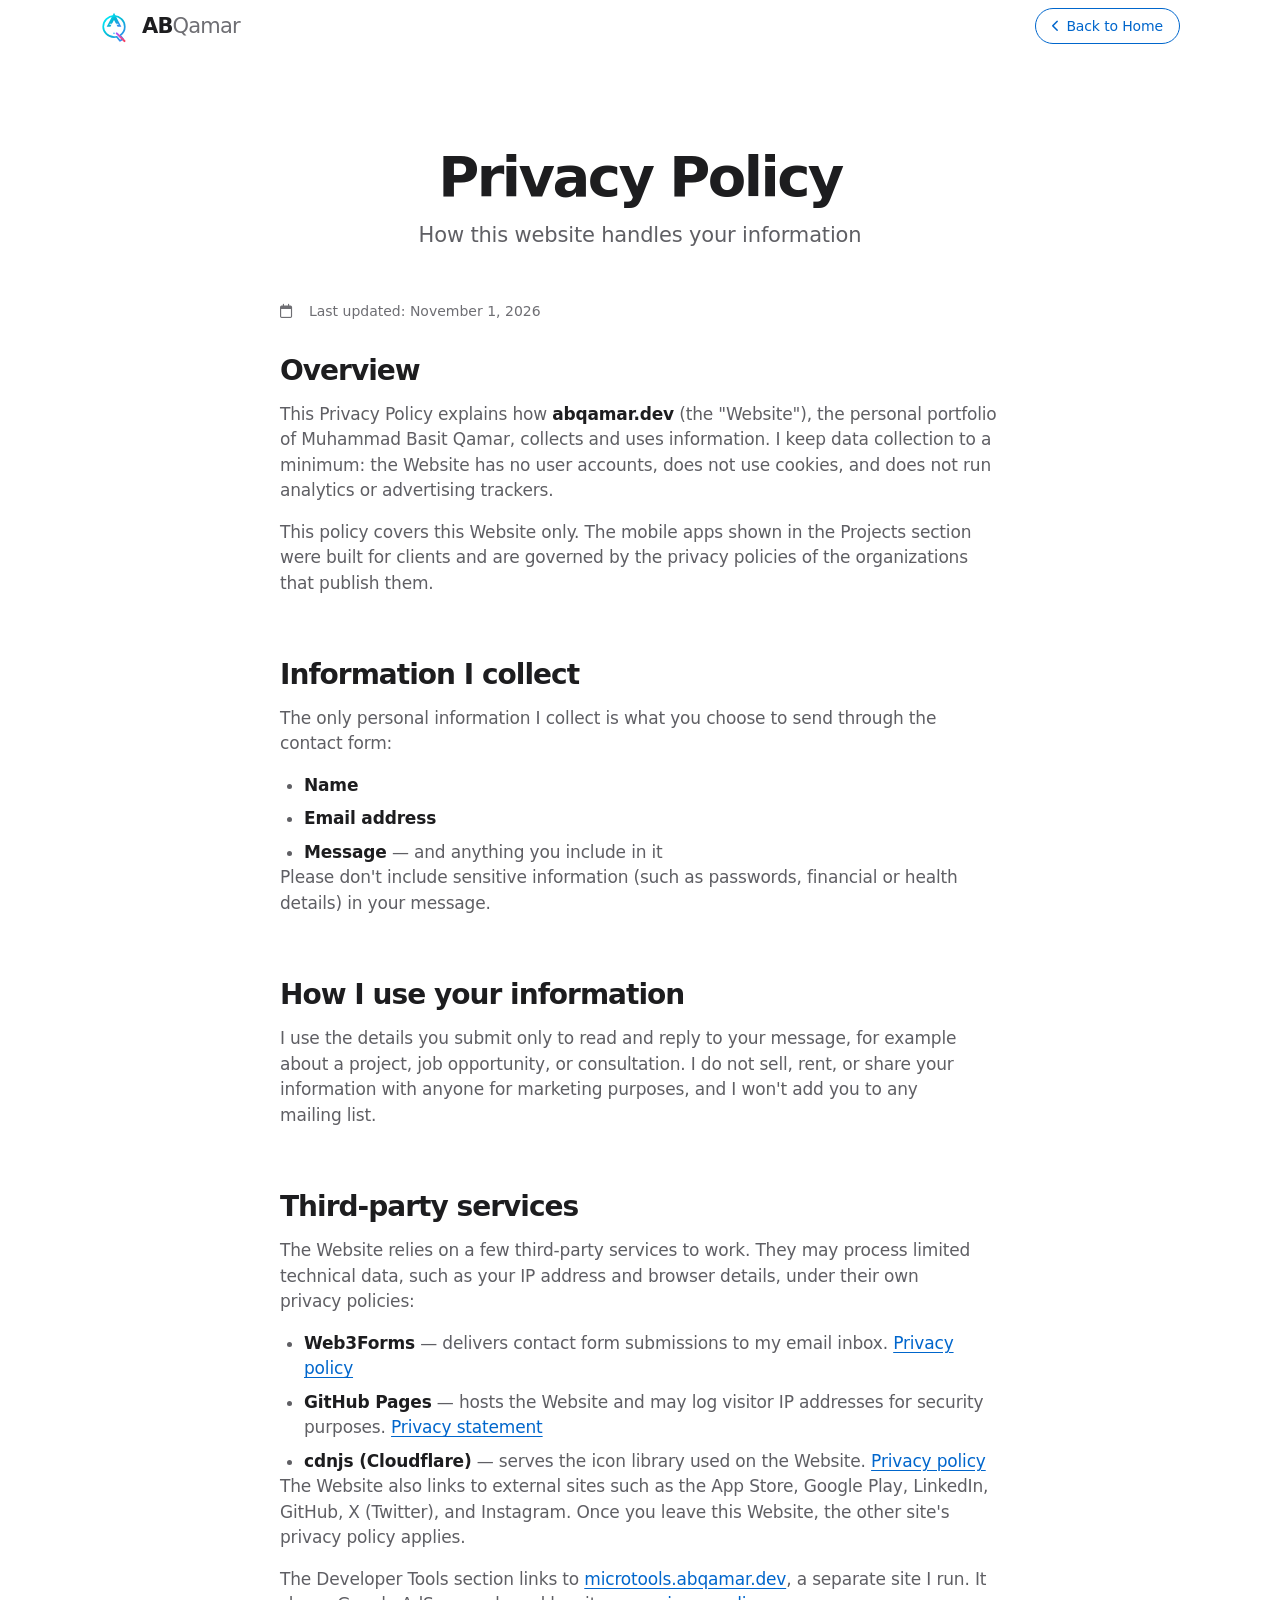
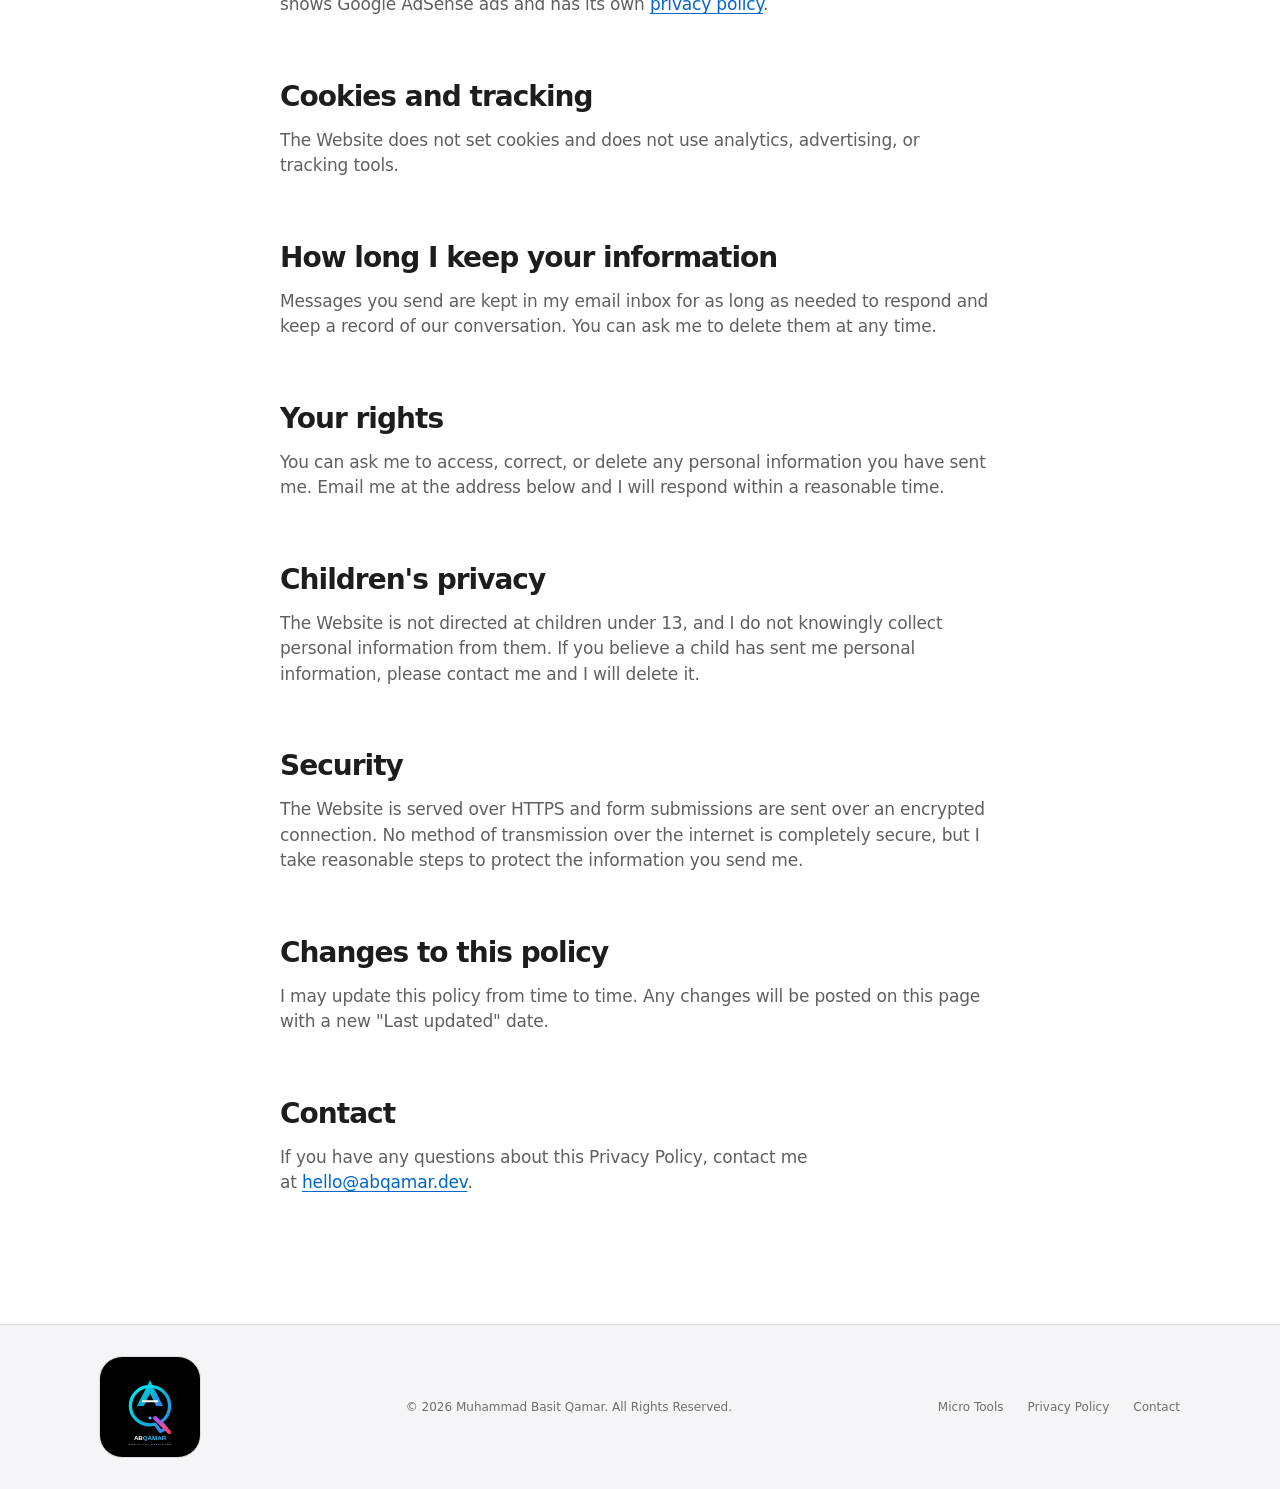
==== commit a1e65f52: "updated logo" ====
--- a/privacy.html
+++ b/privacy.html
@@ -22,6 +22,7 @@
   <meta name="twitter:image" content="https://abqamar.dev/assets/images/og-image.jpg">
 
   <link rel="icon" type="image/png" href="favicon.png">
+  <link rel="icon" type="image/svg+xml" href="assets/images/logo.svg">
   <link rel="apple-touch-icon" href="icons/Icon-192.png">
   <link rel="manifest" href="manifest.json">
 
@@ -31,7 +32,7 @@
 <body>
   <header class="nav-wrap">
     <nav class="nav" aria-label="Primary">
-      <a href="index.html" class="logo" aria-label="ABQamar — home">AB<span>Qamar</span></a>
+      <a href="index.html" class="logo" aria-label="ABQamar — home"><img src="assets/images/logo.svg" alt="" width="40" height="40"><b>AB<span>Qamar</span></b></a>
       <a href="index.html" class="btn btn-ghost btn-sm"><i aria-hidden="true" class="fa-solid fa-chevron-left"></i> Back to Home</a>
     </nav>
   </header>
@@ -98,6 +99,7 @@
 
   <footer class="footer">
     <div class="container footer-inner">
+      <a href="index.html" class="footer-brand" aria-label="ABQamar — Mobile App Developer"><img src="assets/images/abqamar.svg" alt="" width="88" height="88"></a>
       <p>&copy; 2026 Muhammad Basit Qamar. All Rights Reserved.</p>
       <nav class="footer-links" aria-label="Legal">
         <a href="https://microtools.abqamar.dev/" target="_blank" rel="noopener">Micro Tools</a>
--- a/css/style.css
+++ b/css/style.css
@@ -164,7 +164,9 @@
 }
 .nav-wrap.scrolled { border-bottom-color: var(--line); }
 .nav { position: relative; width: min(1080px, 100% - 2 * var(--sp-3)); height: var(--nav-h); margin-inline: auto; display: flex; align-items: center; gap: var(--sp-3); }
-.logo { font-size: var(--fs-21); font-weight: 600; letter-spacing: -0.04em; line-height: 1; }
+.logo { display: inline-flex; align-items: center; gap: 10px; font-size: var(--fs-21); font-weight: 600; letter-spacing: -0.04em; line-height: 1; }
+.logo img { width: 40px; height: 40px; margin: -4px -2px -4px -6px; }
+.logo b { font-weight: inherit; }
 .logo span { color: var(--dim); font-weight: 500; }
 .nav-links { display: flex; gap: 4px; margin-left: auto; }
 .nav-links a {
@@ -383,7 +385,11 @@
 
 /* ---------- Footer ---------- */
 .footer { background: var(--bg-alt); border-top: 1px solid var(--line); padding-block: var(--sp-4); color: var(--dim); font-size: var(--fs-12); letter-spacing: 0; }
-.footer-inner { display: flex; flex-wrap: wrap; justify-content: space-between; gap: var(--sp-2); }
+.footer-inner { display: flex; flex-wrap: wrap; justify-content: space-between; align-items: center; gap: var(--sp-2); }
+/* the wordmark has white text, so it always sits on its own dark tile */
+.footer-brand { display: grid; place-items: center; padding: 6px; border-radius: 22px; background: #000; box-shadow: 0 0 0 1px var(--line); transition: transform var(--dur-press) ease-out; }
+.footer-brand img { width: 88px; height: 88px; }
+.footer-brand:active { transform: scale(0.97); }
 .footer-links { display: flex; flex-wrap: wrap; gap: var(--sp-3); }
 .footer-links a:hover { color: var(--text); }
 
